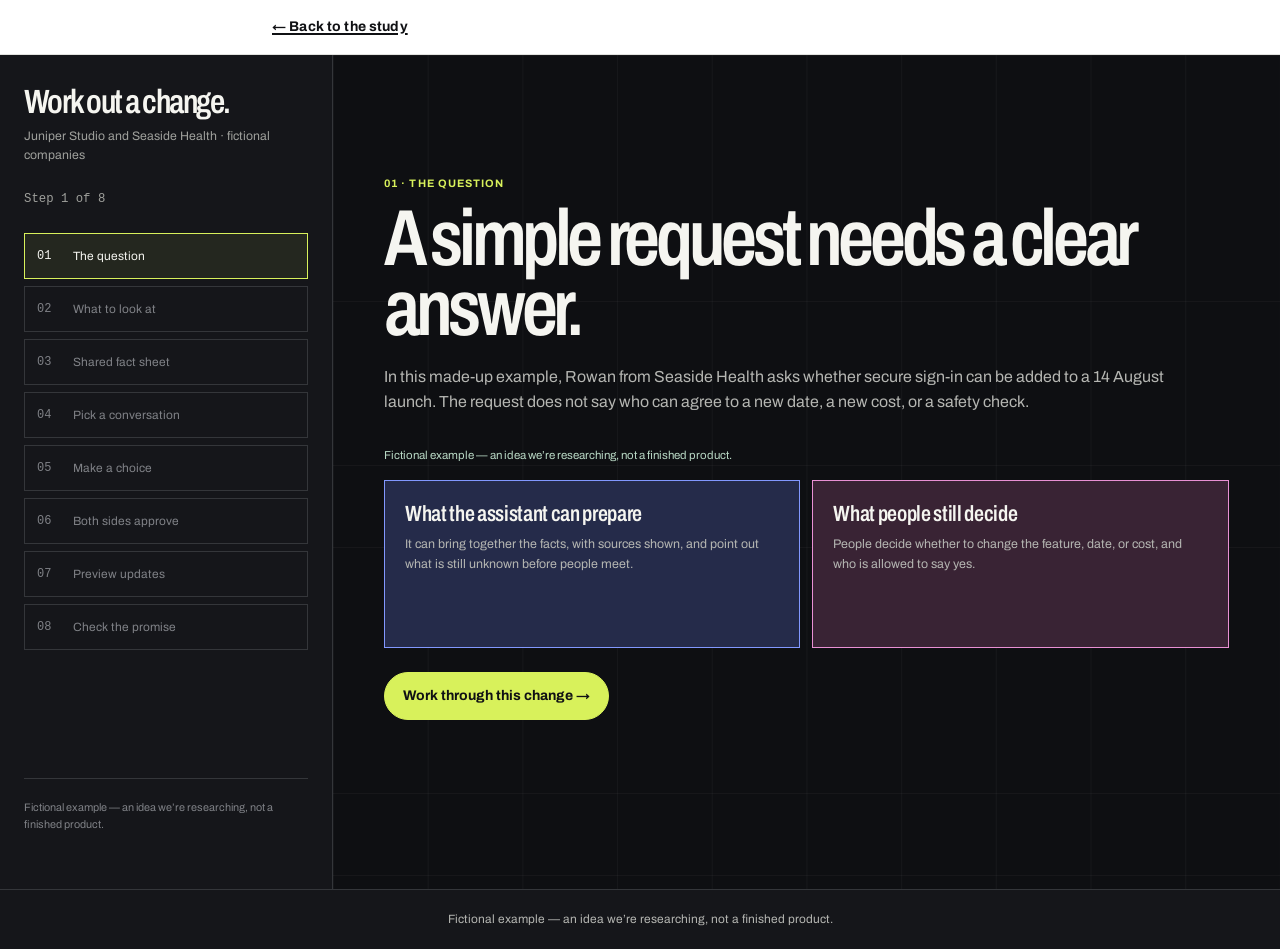
==== demo.html @ 76b013cb "Right-Size Meetings Study — survey site v1 Co-Authored-By: Claude Fable 5 <noreply@anthropic.com>" ====
<!doctype html>
<html lang="en">
  <head>
    <meta charset="utf-8" />
    <meta name="viewport" content="width=device-width, initial-scale=1" />
    <meta
      name="description"
      content="A fictional, interactive example of a research idea for making work decisions clearer."
    />
    <title>Walkthrough — The Right-Size Meetings Study</title>
    <link rel="stylesheet" href="assets/css/study.css" />
    <link rel="stylesheet" href="assets/css/sim.css" />
  </head>
  <body class="simulation-body">
    <header class="study-header">
      <a class="study-wordmark" href="index.html">← Back to the study</a>
    </header>

    <main id="sim" class="simulation-layout" aria-label="Interactive walkthrough">
      <aside class="simulation-rail" aria-label="Walkthrough progress">
        <h1>Work out a change.</h1>
        <p>Juniper Studio and Seaside Health · fictional companies</p>
        <p class="simulation-status" id="sim-status">Step 1 of 8</p>
        <ol class="sim-progress" id="sim-progress">
          <li class="is-current" data-step="01">The question</li>
          <li data-step="02">What to look at</li>
          <li data-step="03">Shared fact sheet</li>
          <li data-step="04">Pick a conversation</li>
          <li data-step="05">Make a choice</li>
          <li data-step="06">Both sides approve</li>
          <li data-step="07">Preview updates</li>
          <li data-step="08">Check the promise</li>
        </ol>
        <p class="simulation-rail-note">
          Fictional example — an idea we&#8217;re researching, not a finished
          product.
        </p>
      </aside>

      <div class="simulation-stage">
        <section
          class="sim-screen is-active"
          data-screen="0"
          aria-labelledby="sim-title-0"
        >
          <p class="sim-kicker">01 · The question</p>
          <h2 id="sim-title-0">A simple request needs a clear answer.</h2>
          <p class="sim-lede">
            In this made-up example, Rowan from Seaside Health asks whether
            secure sign-in can be added to a 14 August launch. The request does
            not say who can agree to a new date, a new cost, or a safety check.
          </p>
          <p class="sim-live">
            Fictional example — an idea we&#8217;re researching, not a finished
            product.
          </p>
          <div class="sim-grid sim-gap-top-sm">
            <article class="sim-card evidence">
              <h3>What the assistant can prepare</h3>
              <p>
                It can bring together the facts, with sources shown, and point
                out what is still unknown before people meet.
              </p>
            </article>
            <article class="sim-card human">
              <h3>What people still decide</h3>
              <p>
                People decide whether to change the feature, date, or cost, and
                who is allowed to say yes.
              </p>
            </article>
          </div>
          <div class="sim-actions">
            <button class="sim-button" type="button" data-next>
              Work through this change →
            </button>
          </div>
        </section>

        <section class="sim-screen" data-screen="1" aria-labelledby="sim-title-1" hidden>
          <p class="sim-kicker">02 · Choose what the assistant may look at</p>
          <h2 id="sim-title-1">Choose the facts it may use.</h2>
          <p class="sim-lede">
            Choose at least three useful items. The assistant can show the
            facts with sources shown. Personal information stays out unless a
            person deliberately includes it.
          </p>
          <div class="sim-grid">
            <label class="sim-card evidence">
              <input type="checkbox" name="fact" value="build" />
              <h3>Build notes</h3>
              <p>What has been built, what still needs work, and what was tested.</p>
            </label>
            <label class="sim-card evidence">
              <input type="checkbox" name="fact" value="safety" />
              <h3>Safety check</h3>
              <p>What has been reviewed and which questions still need an answer.</p>
            </label>
            <label class="sim-card evidence">
              <input type="checkbox" name="fact" value="schedule" />
              <h3>Delivery plan</h3>
              <p>Dates, linked work, and the people responsible for each part.</p>
            </label>
            <label class="sim-card evidence">
              <input type="checkbox" name="fact" value="agreement" />
              <h3>Signed agreement</h3>
              <p>What is included, when a cost can change, and who can agree.</p>
            </label>
            <label class="sim-card">
              <input type="checkbox" name="fact" value="messages" />
              <h3>Project messages</h3>
              <p>The original request and any corrections people have made.</p>
            </label>
            <label class="sim-card human">
              <input type="checkbox" name="fact" value="private" />
              <h3>Your private limits</h3>
              <p>
                Not usually needed. Include personal history only when there is
                a clear reason to do so.
              </p>
            </label>
          </div>
          <p class="sim-live" id="facts-status" aria-live="polite">
            Nothing is selected yet.
          </p>
          <div class="sim-actions">
            <button class="sim-button secondary" type="button" data-back>
              ← Back
            </button>
            <button class="sim-button" id="facts-button" type="button" data-next disabled>
              Sort this out →
            </button>
          </div>
        </section>

        <section class="sim-screen" data-screen="2" aria-labelledby="sim-title-2" hidden>
          <p class="sim-kicker">03 · Shared fact sheet</p>
          <h2 id="sim-title-2">Keep facts and guesses separate.</h2>
          <p class="sim-lede">
            This shared fact sheet keeps each detail next to where it comes from.
            When something is not known, it stays marked as a question instead
            of becoming a decision by accident.
          </p>
          <div class="sim-panel">
            <div class="sim-evidence-row">
              <strong>QUESTION</strong>
              <p>Can secure sign-in be part of the 14 August launch?</p>
              <span class="sim-state">Asked by Rowan</span>
            </div>
            <div class="sim-evidence-row">
              <strong>BUILD NOTE</strong>
              <p>The current work needs about three working days before the safety check.</p>
              <span class="sim-state">Build notes</span>
            </div>
            <div class="sim-evidence-row">
              <strong>SAFETY CHECK</strong>
              <p>A review of the sign-in provider is still incomplete.</p>
              <span class="sim-state risk">Still open</span>
            </div>
            <div class="sim-evidence-row">
              <strong>AGREEMENT</strong>
              <p>A cost over NZ$2,000 needs someone from both companies to agree.</p>
              <span class="sim-state">Signed agreement</span>
            </div>
            <div class="sim-evidence-row">
              <strong>GUESS</strong>
              <p>“For launch” might mean both the feature and the date must stay fixed.</p>
              <span class="sim-state risk">Needs checking</span>
            </div>
          </div>
          <div class="sim-actions">
            <button class="sim-button secondary" type="button" data-back>
              ← Change what to look at
            </button>
            <button class="sim-button" type="button" data-next>
              See what needs a conversation →
            </button>
          </div>
        </section>

        <section class="sim-screen" data-screen="3" aria-labelledby="sim-title-3" hidden>
          <p class="sim-kicker">04 · Pick the right-size conversation</p>
          <h2 id="sim-title-3">Pick the right-size conversation.</h2>
          <p class="sim-lede">
            The build work can continue, but the safety question still needs a
            person&#8217;s answer. Choose how people should work through the
            feature, date, and cost together.
          </p>
          <div class="sim-grid three">
            <button class="sim-card sim-choice signal" type="button" data-route="written" aria-pressed="false">
              <h3>Written messages only</h3>
              <p>Useful for simple updates, but this choice still leaves key questions open.</p>
            </button>
            <button class="sim-card sim-choice human" type="button" data-route="focused" aria-pressed="false">
              <h3>The 9-minute decision</h3>
              <p>A short, focused decision with Jules, Rowan, and Sam.</p>
            </button>
            <button class="sim-card sim-choice" type="button" data-route="planning" aria-pressed="false">
              <h3>A longer planning meeting</h3>
              <p>Useful if the team wants to explore wider changes together.</p>
            </button>
          </div>
          <p class="sim-live" id="route-status" aria-live="polite">
            Pick a conversation to continue.
          </p>
          <div class="sim-actions">
            <button class="sim-button secondary" type="button" data-back>
              ← Review the shared fact sheet
            </button>
            <button class="sim-button" id="route-button" type="button" data-next disabled>
              Continue with this conversation →
            </button>
          </div>
        </section>

        <section class="sim-screen" data-screen="4" aria-labelledby="sim-title-4" hidden>
          <p class="sim-kicker">05 · Make a choice</p>
          <h2 id="sim-title-4">The 9-minute decision.</h2>
          <p class="sim-lede">
            The assistant prepares options before the people meet. In this
            fictional example, Jules, Rowan, and Sam decide which option to use.
          </p>
          <div class="sim-panel">
            <span class="sim-timer" aria-label="Nine-minute example">09:00</span>
            <div class="sim-grid three sim-gap-top">
              <article class="sim-card human">
                <h3>Jules · delivery</h3>
                <p>Can update the plan, but cannot choose the customer risk or price.</p>
              </article>
              <article class="sim-card human">
                <h3>Rowan · customer</h3>
                <p>Can choose the feature and date within the current budget.</p>
              </article>
              <article class="sim-card human">
                <h3>Sam · safety</h3>
                <p>Can say yes to a safe review path, but cannot ignore unknown checks.</p>
              </article>
            </div>
          </div>
          <div class="sim-grid three sim-gap-top-sm">
            <button class="sim-card sim-choice signal" type="button" data-option="A" aria-pressed="false">
              <h3>A · Keep the 14 August launch</h3>
              <p>Launch without secure sign-in. Add it on 2 September. No extra cost.</p>
            </button>
            <button class="sim-card sim-choice" type="button" data-option="B" aria-pressed="false">
              <h3>B · Keep secure sign-in</h3>
              <p>Move the launch to 28 August. No extra cost.</p>
            </button>
            <button class="sim-card sim-choice" type="button" data-option="C" aria-pressed="false">
              <h3>C · Keep both together</h3>
              <p>Add a small delivery team for NZ$4,000. Both companies need to agree.</p>
            </button>
          </div>
          <p class="sim-live" id="option-status" aria-live="polite">
            Choose an option to make the shared record.
          </p>
          <div class="sim-actions">
            <button class="sim-button secondary" type="button" data-back>
              ← Change the conversation
            </button>
            <button class="sim-button" id="option-button" type="button" data-next disabled>
              Make the shared record →
            </button>
          </div>
        </section>

        <section class="sim-screen" data-screen="5" aria-labelledby="sim-title-5" hidden>
          <p class="sim-kicker">06 · Both sides approve</p>
          <h2 id="sim-title-5">Both sides approve the same shared record.</h2>
          <p class="sim-lede">
            A conversation is not enough on its own. Everyone sees the same
            words before they approve. If the wording changes, a new version
            starts for everyone.
          </p>
          <div class="sim-receipt" id="decision-record">
            <div>
              <small>Decision record, version 1</small>
              <strong id="record-decision">Choose an option</strong>
            </div>
            <div>
              <small>Date</small>
              <strong id="record-date">—</strong>
            </div>
            <div>
              <small>Safety check</small>
              <strong id="record-safety">—</strong>
            </div>
            <div>
              <small>Cost</small>
              <strong id="record-cost">—</strong>
            </div>
          </div>
          <div class="sim-grid three sim-gap-top-sm">
            <button class="sim-card sim-choice" type="button" data-approve="jules" aria-pressed="false">
              <h3>Jules</h3>
              <p>Approve as the delivery lead for Juniper Studio.</p>
            </button>
            <button class="sim-card sim-choice" type="button" data-approve="rowan" aria-pressed="false">
              <h3>Rowan</h3>
              <p>Approve as the customer lead for Seaside Health.</p>
            </button>
            <button class="sim-card sim-choice" type="button" data-approve="sam" aria-pressed="false">
              <h3>Sam</h3>
              <p>Approve the safety checks that are written here.</p>
            </button>
          </div>
          <p class="sim-live" id="approval-status" aria-live="polite">
            0 of 3 people have approved this shared record.
          </p>
          <div class="sim-actions">
            <button class="sim-button secondary" type="button" data-back>
              ← Reopen the choice
            </button>
            <button class="sim-button" id="approval-button" type="button" data-next disabled>
              Preview every update before it&#8217;s sent →
            </button>
          </div>
        </section>

        <section class="sim-screen" data-screen="6" aria-labelledby="sim-title-6" hidden>
          <p class="sim-kicker">07 · Preview updates</p>
          <h2 id="sim-title-6">Preview every update before it&#8217;s sent.</h2>
          <p class="sim-lede">
            Each person sees only the update they need. Read the exact wording
            before anything is sent in this fictional example.
          </p>
          <div class="sim-panel">
            <div class="sim-handoff-row">
              <strong>BUILD NOTES</strong>
              <p id="update-build">Choose an option first.</p>
              <span class="sim-state" data-update-state>Not sent</span>
            </div>
            <div class="sim-handoff-row">
              <strong>SAFETY CHECK</strong>
              <p id="update-safety">Choose an option first.</p>
              <span class="sim-state" data-update-state>Not sent</span>
            </div>
            <div class="sim-handoff-row">
              <strong>DELIVERY PLAN</strong>
              <p id="update-delivery">Choose an option first.</p>
              <span class="sim-state" data-update-state>Not sent</span>
            </div>
            <div class="sim-handoff-row">
              <strong>CUSTOMER UPDATE</strong>
              <p id="update-customer">Choose an option first.</p>
              <span class="sim-state" data-update-state>Not sent</span>
            </div>
          </div>
          <p class="sim-live" id="update-status" aria-live="polite">
            Nothing has been sent.
          </p>
          <div class="sim-actions">
            <button class="sim-button secondary" type="button" data-back>
              ← Review approvals
            </button>
            <button class="sim-button" id="updates-approve" type="button">
              Approve these updates
            </button>
            <button class="sim-button" id="updates-button" type="button" data-next disabled>
              Check the promise →
            </button>
          </div>
        </section>

        <section class="sim-screen" data-screen="7" aria-labelledby="sim-title-7" hidden>
          <p class="sim-kicker">08 · Check the promise</p>
          <h2 id="sim-title-7">Check whether the promise was kept.</h2>
          <p class="sim-lede">
            Move this fictional example forward one week. It compares what
            happened with the shared record, so a difference can be noticed and
            discussed.
          </p>
          <div class="sim-panel" id="outcome-wait">
            <h3>The work is still being checked</h3>
            <p id="outcome-plan">
              This made-up example has not been moved forward yet.
            </p>
          </div>
          <div class="sim-result" id="outcome-result" hidden>
            <article>
              <p class="sim-kicker">A usual meeting</p>
              <h3>Talk, then piece things together</h3>
              <dl>
                <div>
                  <dt>What was decided</dt>
                  <dd>People may need to compare notes after the conversation.</dd>
                </div>
                <div>
                  <dt>Next steps</dt>
                  <dd>Updates can be copied into several places by hand.</dd>
                </div>
                <div>
                  <dt>What happened</dt>
                  <dd>The result may not be connected to the original notes.</dd>
                </div>
              </dl>
            </article>
            <article>
              <p class="sim-kicker">This research idea</p>
              <h3>Keep one shared record</h3>
              <dl>
                <div>
                  <dt>What was decided</dt>
                  <dd id="result-decision">The example has one shared record.</dd>
                </div>
                <div>
                  <dt>Next steps</dt>
                  <dd>Every proposed update was shown before it was sent.</dd>
                </div>
                <div>
                  <dt>What happened</dt>
                  <dd id="result-outcome">The fictional outcome will appear here.</dd>
                </div>
              </dl>
            </article>
          </div>
          <p class="sim-live" id="outcome-status" aria-live="polite">
            Fictional example. It does not show a real customer outcome.
          </p>
          <div class="sim-actions">
            <button class="sim-button" id="run-outcome" type="button">
              Move this example forward one week
            </button>
            <button class="sim-button secondary" id="restart-simulation" type="button">
              Restart this example
            </button>
          </div>
        </section>

        <p class="sim-live" id="global-live" aria-live="polite"></p>
      </div>
    </main>

    <footer class="sim-page-footer">
      Fictional example — an idea we&#8217;re researching, not a finished product.
    </footer>

    <script defer src="assets/js/config.js"></script>
    <script defer src="assets/js/sim.js"></script>
  </body>
</html>
---- assets/css/study.css ----
@font-face {
  font-family: "Archivo";
  src: url("../fonts/archivo/Archivo-Regular.otf") format("opentype");
  font-display: swap;
  font-style: normal;
  font-weight: 400;
}

@font-face {
  font-family: "Archivo";
  src: url("../fonts/archivo/Archivo-SemiBold.otf") format("opentype");
  font-display: swap;
  font-style: normal;
  font-weight: 600;
}

@font-face {
  font-family: "Archivo";
  src: url("../fonts/archivo/Archivo-Bold.otf") format("opentype");
  font-display: swap;
  font-style: normal;
  font-weight: 700;
}

@font-face {
  font-family: "Archivo Condensed";
  src: url("../fonts/archivo/ArchivoCondensed-SemiBold.otf") format("opentype");
  font-display: swap;
  font-style: normal;
  font-weight: 600;
}

:root {
  color-scheme: light;
  --ph-neutral-000: #ffffff;
  --ph-neutral-025: #f8f8f5;
  --ph-neutral-050: #f3f3ef;
  --ph-neutral-100: #e9eae7;
  --ph-neutral-150: #e1e2df;
  --ph-neutral-200: #d6d7d8;
  --ph-neutral-300: #b5b6b2;
  --ph-neutral-400: #8d8f94;
  --ph-neutral-500: #73757a;
  --ph-neutral-600: #5e6065;
  --ph-neutral-700: #34363a;
  --ph-neutral-800: #292b2f;
  --ph-neutral-850: #25272d;
  --ph-neutral-900: #1c1e23;
  --ph-neutral-950: #101114;
  --ph-neutral-975: #0e0f12;
  --ph-lime-400: #d8f15b;
  --ph-orchid-700: #853a78;
  --ph-orchid-300: #e990d4;
  --ph-blue-700: #3150c8;
  --ph-blue-300: #8298ff;
  --ph-green-700: #267249;
  --ph-green-300: #67d19b;
  --ph-amber-800: #8d5600;
  --ph-amber-300: #ffbd70;
  --ph-red-700: #a52b3a;
  --ph-red-300: #ff8993;
  --ph-teal-800: #005c68;
  --ph-color-canvas: var(--ph-neutral-000);
  --ph-color-canvas-soft: var(--ph-neutral-025);
  --ph-color-surface: var(--ph-neutral-050);
  --ph-color-surface-raised: var(--ph-neutral-000);
  --ph-color-surface-strong: var(--ph-neutral-100);
  --ph-color-text-primary: var(--ph-neutral-950);
  --ph-color-text-high: var(--ph-neutral-700);
  --ph-color-text-secondary: var(--ph-neutral-600);
  --ph-color-text-muted: var(--ph-neutral-500);
  --ph-color-text-inverse: var(--ph-neutral-000);
  --ph-color-border-control: var(--ph-neutral-500);
  --ph-color-border-decorative: var(--ph-neutral-200);
  --ph-color-separator: var(--ph-neutral-150);
  --ph-color-action-primary: var(--ph-neutral-950);
  --ph-color-action-hover: var(--ph-neutral-800);
  --ph-color-action-inverse: var(--ph-neutral-000);
  --ph-color-signal: var(--ph-lime-400);
  --ph-color-signal-text: var(--ph-neutral-950);
  --ph-color-human: var(--ph-orchid-700);
  --ph-color-human-surface: #f7ecf4;
  --ph-color-evidence: var(--ph-blue-700);
  --ph-color-evidence-surface: #eef1ff;
  --ph-color-success: var(--ph-green-700);
  --ph-color-success-surface: #e7f4ec;
  --ph-color-warning: var(--ph-amber-800);
  --ph-color-warning-surface: #fbf0dd;
  --ph-color-error: var(--ph-red-700);
  --ph-color-error-surface: #f9e9eb;
  --ph-color-on-error: var(--ph-neutral-000);
  --ph-color-focus: var(--ph-teal-800);
  --ph-color-backdrop: rgba(14, 15, 18, 0.58);
  --ph-font-family-sans: "Archivo", Arial, sans-serif;
  --ph-font-family-display: "Archivo Condensed", "Archivo", Arial, sans-serif;
  --ph-font-family-mono: "SFMono-Regular", Consolas, "Liberation Mono", monospace;
  --ph-font-size-2xs: 0.75rem;
  --ph-font-size-xs: 0.875rem;
  --ph-font-size-sm: 1rem;
  --ph-font-size-md: clamp(1.125rem, 0.45vw + 1.02rem, 1.375rem);
  --ph-font-size-lg: clamp(1.375rem, 0.8vw + 1.18rem, 1.875rem);
  --ph-font-size-xl: clamp(1.75rem, 1.45vw + 1.4rem, 2.75rem);
  --ph-font-size-2xl: clamp(2.25rem, 2.8vw + 1.55rem, 4.25rem);
  --ph-font-size-3xl: clamp(3rem, 5.2vw + 1.5rem, 7.25rem);
  --ph-leading-tight: 1.04;
  --ph-leading-heading: 1.12;
  --ph-leading-body: 1.58;
  --ph-leading-label: 1.25;
  --ph-tracking-display: -0.045em;
  --ph-tracking-heading: -0.025em;
  --ph-tracking-label: 0.08em;
  --ph-space-1: 0.25rem;
  --ph-space-2: 0.5rem;
  --ph-space-3: 0.75rem;
  --ph-space-4: 1rem;
  --ph-space-5: 1.25rem;
  --ph-space-6: 1.5rem;
  --ph-space-8: 2rem;
  --ph-space-fluid-md: clamp(1.25rem, 1.35vw + 0.9rem, 2.25rem);
  --ph-space-fluid-lg: clamp(2rem, 2.6vw + 1.35rem, 4.25rem);
  --ph-space-fluid-xl: clamp(3rem, 4.8vw + 1.8rem, 7.5rem);
  --ph-radius-sm: 0.5rem;
  --ph-radius-md: 0.75rem;
  --ph-radius-lg: 1.125rem;
  --ph-radius-full: 999rem;
  --ph-shadow-low: 0 0.1875rem 0.75rem rgba(16, 17, 20, 0.08);
  --ph-shadow-mid: 0 0.5rem 1.75rem rgba(16, 17, 20, 0.12);
  --ph-duration-fast: 180ms;
  --ph-duration-moderate: 280ms;
  --ph-ease-enter: cubic-bezier(0.2, 0.8, 0.2, 1);
  --ph-ease-emphasized: cubic-bezier(0.2, 0, 0, 1);
  --ph-page-gutter: clamp(1rem, 3.2vw, 3.5rem);
  --ph-control-height: 2.75rem;
}

*,
*::before,
*::after {
  box-sizing: border-box;
}

html {
  min-width: 20rem;
  background: var(--ph-neutral-025);
  scroll-behavior: smooth;
}

body {
  min-width: 20rem;
  margin: 0;
  background: var(--ph-color-canvas-soft);
  color: var(--ph-color-text-primary);
  font-family: var(--ph-font-family-sans);
  font-size: var(--ph-font-size-sm);
  line-height: var(--ph-leading-body);
  text-rendering: optimizeLegibility;
}

img {
  display: block;
  max-width: 100%;
}

button,
input,
select,
textarea {
  font: inherit;
}

button,
select,
input[type="checkbox"],
input[type="radio"] {
  cursor: pointer;
}

a {
  color: inherit;
  text-decoration-thickness: 0.125rem;
  text-underline-offset: 0.16em;
}

a:hover {
  color: var(--ph-color-evidence);
}

:focus-visible {
  outline: 0.1875rem solid var(--ph-color-focus);
  outline-offset: 0.1875rem;
}

.ph-skip-link {
  position: absolute;
  z-index: 100;
  top: 0.75rem;
  left: 0.75rem;
  padding: var(--ph-space-3) var(--ph-space-4);
  border-radius: var(--ph-radius-sm);
  background: var(--ph-color-action-primary);
  color: var(--ph-color-action-inverse);
  transform: translateY(-200%);
}

.ph-skip-link:focus-visible {
  color: var(--ph-color-action-inverse);
  transform: translateY(0);
}

h1,
h2,
h3,
p {
  margin-top: 0;
}

h1,
h2,
h3 {
  color: var(--ph-color-text-primary);
  font-family: var(--ph-font-family-display);
  font-weight: 600;
}

h1 {
  margin-bottom: var(--ph-space-4);
  font-size: var(--ph-font-size-2xl);
  letter-spacing: var(--ph-tracking-display);
  line-height: var(--ph-leading-tight);
}

h2 {
  margin-bottom: var(--ph-space-4);
  font-size: var(--ph-font-size-xl);
  letter-spacing: var(--ph-tracking-heading);
  line-height: var(--ph-leading-heading);
}

h3 {
  margin-bottom: var(--ph-space-2);
  font-size: var(--ph-font-size-md);
  letter-spacing: -0.015em;
  line-height: 1.2;
}

.ph-lede {
  max-width: 44rem;
  margin-bottom: 0;
  color: var(--ph-color-text-secondary);
  font-size: var(--ph-font-size-md);
  line-height: 1.5;
}

.ph-form-grid {
  display: grid;
  grid-template-columns: repeat(2, minmax(0, 1fr));
  gap: var(--ph-space-5);
}

.ph-field {
  display: grid;
  min-width: 0;
  gap: var(--ph-space-2);
  border: 0;
  margin: 0;
  padding: 0;
}

.ph-field-full {
  grid-column: 1 / -1;
}

.ph-label {
  color: var(--ph-color-text-primary);
  font-size: var(--ph-font-size-xs);
  font-weight: 700;
  line-height: var(--ph-leading-label);
}

.ph-hint,
.ph-error-text {
  margin: 0;
  font-size: var(--ph-font-size-2xs);
  line-height: 1.45;
}

.ph-hint {
  color: var(--ph-color-text-secondary);
}

.ph-error-text {
  color: var(--ph-color-error);
  font-weight: 600;
}

.ph-input,
.ph-select,
.ph-textarea {
  width: 100%;
  min-height: var(--ph-control-height);
  padding: 0.625rem 0.875rem;
  border: 0.0625rem solid var(--ph-color-border-control);
  border-radius: var(--ph-radius-md);
  background: var(--ph-color-canvas);
  color: var(--ph-color-text-primary);
  font-size: var(--ph-font-size-sm);
  line-height: 1.35;
}

.ph-input::placeholder,
.ph-textarea::placeholder {
  color: var(--ph-color-text-muted);
  opacity: 1;
}

.ph-input:hover,
.ph-select:hover,
.ph-textarea:hover {
  border-color: var(--ph-color-text-primary);
}

.ph-input[aria-invalid="true"],
.ph-select[aria-invalid="true"],
.ph-textarea[aria-invalid="true"] {
  border-width: 0.125rem;
  border-color: var(--ph-color-error);
}

.ph-textarea {
  min-height: 7.5rem;
  resize: vertical;
}

.ph-check-row {
  display: flex;
  min-height: 2.75rem;
  align-items: flex-start;
  gap: var(--ph-space-3);
  padding-block: var(--ph-space-2);
  color: var(--ph-color-text-primary);
  cursor: pointer;
}

.ph-check-row input {
  width: 1.25rem;
  height: 1.25rem;
  flex: none;
  margin: 0.16rem 0 0;
  accent-color: var(--ph-color-action-primary);
}

.ph-check-row strong {
  font-size: var(--ph-font-size-xs);
}

.ph-check-row .ph-caption {
  color: var(--ph-color-text-secondary);
  font-size: var(--ph-font-size-2xs);
}

.ph-switch {
  position: relative;
  display: inline-flex;
  min-height: 2.75rem;
  align-items: center;
  gap: var(--ph-space-3);
  color: var(--ph-color-text-primary);
  cursor: pointer;
}

.ph-switch input {
  position: absolute;
  width: 0.0625rem;
  height: 0.0625rem;
  opacity: 0;
}

.ph-switch-track {
  position: relative;
  width: 3rem;
  height: 1.75rem;
  flex: none;
  border: 0.125rem solid var(--ph-color-border-control);
  border-radius: var(--ph-radius-full);
  background: var(--ph-color-surface-strong);
  transition: background var(--ph-duration-fast) var(--ph-ease-enter), border-color var(--ph-duration-fast) var(--ph-ease-enter);
}

.ph-switch-track::after {
  position: absolute;
  top: 0.1875rem;
  left: 0.1875rem;
  width: 1.125rem;
  height: 1.125rem;
  border-radius: 50%;
  background: var(--ph-color-text-secondary);
  content: "";
  transition: transform var(--ph-duration-fast) var(--ph-ease-emphasized);
}

.ph-switch input:checked + .ph-switch-track {
  border-color: var(--ph-color-action-primary);
  background: var(--ph-color-action-primary);
}

.ph-switch input:checked + .ph-switch-track::after {
  background: var(--ph-color-action-inverse);
  transform: translateX(1.25rem);
}

.ph-switch input:focus-visible + .ph-switch-track {
  box-shadow: 0 0 0 0.125rem var(--ph-color-canvas), 0 0 0 0.3125rem var(--ph-color-focus);
}

.ph-button {
  display: inline-flex;
  min-height: var(--ph-control-height);
  align-items: center;
  justify-content: center;
  gap: var(--ph-space-2);
  padding: 0.65rem 1.125rem;
  border: 0.0625rem solid transparent;
  border-radius: var(--ph-radius-md);
  cursor: pointer;
  font-size: var(--ph-font-size-xs);
  font-weight: 700;
  line-height: 1;
  text-decoration: none;
  transition: background-color var(--ph-duration-fast) var(--ph-ease-enter), border-color var(--ph-duration-fast) var(--ph-ease-enter), color var(--ph-duration-fast) var(--ph-ease-enter), transform var(--ph-duration-fast) var(--ph-ease-enter);
}

.ph-button:hover {
  transform: translateY(-0.0625rem);
}

.ph-button:active {
  transform: translateY(0);
}

.ph-button-primary {
  background: var(--ph-color-action-primary);
  color: var(--ph-color-action-inverse);
}

.ph-button-primary:hover {
  background: var(--ph-color-action-hover);
  color: var(--ph-color-action-inverse);
}

.ph-button-ghost {
  background: transparent;
  color: var(--ph-color-text-primary);
}

.ph-button-ghost:hover {
  background: var(--ph-color-surface);
  color: var(--ph-color-text-primary);
}

.ph-button[disabled],
.ph-button[aria-disabled="true"] {
  border-color: var(--ph-color-border-decorative);
  background: var(--ph-color-surface-strong);
  color: var(--ph-color-text-muted);
  cursor: not-allowed;
  opacity: 0.72;
  transform: none;
}

.study-header {
  padding: var(--ph-space-4) var(--ph-page-gutter);
  border-bottom: 0.0625rem solid var(--ph-color-separator);
  background: var(--ph-color-canvas);
}

.study-wordmark {
  display: block;
  max-width: 46rem;
  margin: 0 auto;
  color: var(--ph-color-text-primary);
  font-size: var(--ph-font-size-xs);
  font-weight: 700;
  letter-spacing: 0.01em;
}

.study-progress {
  position: sticky;
  z-index: 10;
  top: 0;
  padding: var(--ph-space-3) var(--ph-page-gutter);
  border-bottom: 0.0625rem solid var(--ph-color-separator);
  background: color-mix(in srgb, var(--ph-color-canvas) 94%, transparent);
  backdrop-filter: blur(0.75rem);
}

.progress-inner {
  display: flex;
  max-width: 46rem;
  margin: 0 auto;
  align-items: center;
  gap: var(--ph-space-3);
}

.progress-track {
  width: 100%;
  height: 0.25rem;
  overflow: hidden;
  border-radius: var(--ph-radius-full);
  background: var(--ph-color-surface-strong);
}

.progress-fill {
  display: block;
  width: 10%;
  height: 100%;
  border-radius: inherit;
  background: var(--ph-color-signal);
  transition: width var(--ph-duration-moderate) var(--ph-ease-enter);
}

.progress-label {
  min-width: max-content;
  color: var(--ph-color-text-secondary);
  font-size: var(--ph-font-size-2xs);
  font-weight: 700;
}

.study-shell {
  width: min(100%, 46rem);
  margin: 0 auto;
  padding: var(--ph-space-fluid-lg) var(--ph-page-gutter) var(--ph-space-fluid-xl);
}

.survey-step {
  display: none;
}

.survey-step.active {
  display: block;
  animation: survey-step-in var(--ph-duration-moderate) var(--ph-ease-enter) both;
}

@keyframes survey-step-in {
  from {
    opacity: 0;
    transform: translateY(0.5rem);
  }

  to {
    opacity: 1;
    transform: translateY(0);
  }
}

.step-actions {
  display: flex;
  margin-top: var(--ph-space-8);
  flex-wrap: wrap;
  justify-content: flex-end;
  gap: var(--ph-space-3);
}

.step-actions .ph-button-ghost:first-child {
  margin-right: auto;
}

.likert {
  display: grid;
  grid-template-columns: repeat(5, minmax(0, 1fr));
  gap: var(--ph-space-2);
}

.likert label {
  display: grid;
  min-height: 2.75rem;
  place-items: center;
  gap: var(--ph-space-1);
  padding: var(--ph-space-2);
  border: 0.0625rem solid var(--ph-color-border-control);
  border-radius: var(--ph-radius-md);
  background: var(--ph-color-surface-raised);
  color: var(--ph-color-text-primary);
  font-size: var(--ph-font-size-2xs);
  font-weight: 700;
  text-align: center;
  cursor: pointer;
}

.likert label:has(input:checked) {
  border-color: var(--ph-color-action-primary);
  box-shadow: inset 0 0 0 0.0625rem var(--ph-color-action-primary);
}

.likert input {
  width: 1rem;
  height: 1rem;
  margin: 0;
  accent-color: var(--ph-color-action-primary);
}

.status-line {
  min-height: 1.5rem;
  margin: var(--ph-space-4) 0 0;
  color: var(--ph-color-text-secondary);
  font-size: var(--ph-font-size-xs);
}

.callout {
  margin-block: var(--ph-space-6);
  padding: var(--ph-space-5);
  border: 0.0625rem solid var(--ph-color-border-decorative);
  border-left: 0.25rem solid var(--ph-color-evidence);
  border-radius: var(--ph-radius-md);
  background: var(--ph-color-evidence-surface);
}

.callout > :last-child {
  margin-bottom: 0;
}

.img-frame {
  overflow: hidden;
  margin: var(--ph-space-6) 0;
  border: 0.0625rem solid var(--ph-color-border-decorative);
  border-radius: var(--ph-radius-lg);
  background: var(--ph-color-surface-raised);
  box-shadow: var(--ph-shadow-low);
}

.img-frame img {
  width: 100%;
  height: auto;
}

.study-footer {
  padding: var(--ph-space-6) var(--ph-page-gutter);
  border-top: 0.0625rem solid var(--ph-color-separator);
  color: var(--ph-color-text-secondary);
  font-size: var(--ph-font-size-xs);
}

.study-footer-inner {
  display: flex;
  max-width: 46rem;
  margin: 0 auto;
  flex-wrap: wrap;
  gap: var(--ph-space-4);
}

@media (max-width: 40rem) {
  .ph-form-grid {
    grid-template-columns: 1fr;
  }

  .ph-field-full {
    grid-column: auto;
  }

  .likert {
    grid-template-columns: 1fr;
  }

  .likert label {
    grid-template-columns: auto 1fr;
    justify-content: start;
    text-align: left;
  }

  .step-actions .ph-button {
    width: 100%;
  }

  .step-actions .ph-button-ghost:first-child {
    margin-right: 0;
  }

  .progress-inner {
    align-items: flex-start;
    flex-direction: column-reverse;
  }
}

@media (prefers-reduced-motion: reduce) {
  html {
    scroll-behavior: auto;
  }

  *,
  *::before,
  *::after {
    animation-duration: 0.01ms !important;
    animation-iteration-count: 1 !important;
    transition-duration: 0.01ms !important;
  }
}
---- assets/css/sim.css ----
:root {
  --sim-night: var(--ph-neutral-975);
  --sim-night-soft: var(--ph-neutral-900);
  --sim-panel: #1c1e23;
  --sim-line: #44464d;
  --sim-muted: #b5b6b2;
}

.simulation-body {
  min-height: 100vh;
  background: var(--sim-night);
  color: #f5f5f0;
}

.simulation-chrome {
  display: flex;
  min-height: 4.125rem;
  padding: var(--ph-space-3) var(--ph-space-5);
  align-items: center;
  justify-content: space-between;
  gap: var(--ph-space-4);
  border-bottom: 0.0625rem solid var(--ph-neutral-700);
  background: rgba(14, 15, 18, 0.96);
}

.simulation-chrome a {
  color: #f5f5f0;
  font-size: var(--ph-font-size-xs);
  font-weight: 700;
  text-decoration: none;
}

.simulation-chrome a:hover {
  color: var(--ph-color-signal);
}

.simulation-status {
  color: var(--ph-neutral-300);
  font-family: var(--ph-font-family-mono);
  font-size: var(--ph-font-size-2xs);
}

.simulation-layout {
  display: grid;
  min-height: calc(100vh - 4.125rem);
  grid-template-columns: minmax(14.375rem, 0.26fr) minmax(0, 0.74fr);
}

.simulation-rail {
  display: flex;
  padding: var(--ph-space-8) var(--ph-space-6);
  flex-direction: column;
  border-right: 0.0625rem solid var(--ph-neutral-700);
  background: #15161a;
}

.simulation-rail h1 {
  margin-bottom: var(--ph-space-2);
  color: #f5f5f0;
  font-size: 2.1rem;
  line-height: 0.95;
}

.simulation-rail > p {
  margin: 0 0 var(--ph-space-6);
  color: #9fa09c;
  font-size: 0.77rem;
}

.sim-progress {
  display: grid;
  gap: 0.4375rem;
  margin: 0;
  padding: 0;
  list-style: none;
}

.sim-progress li {
  display: grid;
  min-height: 2.875rem;
  padding: var(--ph-space-2) var(--ph-space-3);
  grid-template-columns: 1.75rem minmax(0, 1fr);
  gap: var(--ph-space-2);
  align-items: center;
  border: 0.0625rem solid var(--ph-neutral-700);
  color: #7f8186;
  font-size: var(--ph-font-size-2xs);
}

.sim-progress li::before {
  content: attr(data-step);
  font-family: var(--ph-font-family-mono);
}

.sim-progress li.is-current {
  border-color: var(--ph-color-signal);
  background: rgba(216, 241, 91, 0.08);
  color: #f5f5f0;
}

.sim-progress li.is-done {
  border-color: #315f4b;
  color: #b9d9c5;
}

.simulation-rail-note {
  margin-top: auto !important;
  padding-top: var(--ph-space-5);
  border-top: 0.0625rem solid var(--ph-neutral-700);
  color: #7f8186 !important;
  font-size: 0.68rem !important;
}

.simulation-stage {
  display: grid;
  min-width: 0;
  padding: clamp(1.5rem, 4vw, 3.5rem);
  align-content: center;
  background: linear-gradient(rgba(255, 255, 255, 0.035) 1px, transparent 1px), linear-gradient(90deg, rgba(255, 255, 255, 0.035) 1px, transparent 1px), var(--sim-night);
  background-size: 10% 5.125rem;
}

.sim-screen {
  display: none;
  width: min(100%, 75rem);
  margin: 0 auto;
}

.sim-screen.is-active {
  display: block;
}

.sim-kicker {
  margin: 0 0 var(--ph-space-3);
  color: var(--ph-color-signal);
  font-size: 0.68rem;
  font-weight: 700;
  letter-spacing: 0.1em;
  text-transform: uppercase;
}

.sim-screen h2 {
  max-width: 57.5rem;
  margin-bottom: var(--ph-space-5);
  color: #f5f5f0;
  font-size: clamp(2.9rem, 6.2vw, 6.4rem);
  letter-spacing: -0.055em;
  line-height: 0.88;
}

.sim-screen h2 em {
  color: var(--ph-orchid-300);
  font-style: normal;
}

.sim-lede {
  max-width: 48.75rem;
  margin: 0 0 var(--ph-space-8);
  color: var(--sim-muted);
  font-size: var(--ph-font-size-sm);
}

.sim-panel {
  padding: var(--ph-space-5);
  border: 0.0625rem solid var(--ph-neutral-600);
  background: rgba(28, 30, 35, 0.94);
}

.sim-panel + .sim-panel {
  margin-top: var(--ph-space-3);
}

.sim-gap-top {
  margin-top: var(--ph-space-5);
}

.sim-gap-top-sm {
  margin-top: var(--ph-space-3);
}

.sim-grid {
  display: grid;
  grid-template-columns: repeat(2, minmax(0, 1fr));
  gap: var(--ph-space-3);
}

.sim-grid.three {
  grid-template-columns: repeat(3, minmax(0, 1fr));
}

.sim-card {
  display: block;
  min-height: 10.5rem;
  padding: var(--ph-space-5);
  border: 0.0625rem solid var(--ph-neutral-600);
  background: rgba(28, 30, 35, 0.94);
  color: #f5f5f0;
}

.sim-card.human {
  border-color: var(--ph-orchid-300);
  background: #392334;
}

.sim-card.evidence {
  border-color: var(--ph-blue-300);
  background: #252b4a;
}

.sim-card.signal {
  border-color: var(--ph-color-signal);
  background: var(--ph-color-signal);
  color: var(--ph-color-signal-text);
}

.sim-card h3 {
  margin-bottom: var(--ph-space-2);
  color: inherit;
}

.sim-card p {
  margin: 0;
  color: var(--sim-muted);
  font-size: 0.78rem;
}

.sim-card.signal p {
  color: var(--ph-neutral-700);
}

label.sim-card {
  cursor: pointer;
}

label.sim-card:has(input:checked) {
  border-color: var(--ph-color-signal);
  box-shadow: inset 0 0 0 0.125rem var(--ph-color-signal);
}

.sim-card input {
  width: 1.125rem;
  height: 1.125rem;
  margin: 0 0 var(--ph-space-6);
  accent-color: var(--ph-color-signal);
}

.sim-choice {
  width: 100%;
  cursor: pointer;
  font-family: inherit;
  text-align: left;
}

.sim-choice[aria-pressed="true"] {
  border-color: var(--ph-color-signal);
  box-shadow: inset 0 0 0 0.125rem var(--ph-color-signal);
}

.sim-actions {
  display: flex;
  margin-top: var(--ph-space-6);
  flex-wrap: wrap;
  gap: var(--ph-space-3);
}

.sim-button {
  display: inline-flex;
  min-height: 3rem;
  padding: 0.6875rem 1.125rem;
  align-items: center;
  justify-content: center;
  border: 0.0625rem solid var(--ph-color-signal);
  border-radius: var(--ph-radius-full);
  background: var(--ph-color-signal);
  color: var(--ph-color-signal-text);
  cursor: pointer;
  font-family: inherit;
  font-size: var(--ph-font-size-xs);
  font-weight: 700;
  text-decoration: none;
}

.sim-button:hover {
  background: #f5f5f0;
  color: var(--ph-neutral-950);
}

.sim-button.secondary {
  border-color: var(--ph-neutral-500);
  background: transparent;
  color: #f5f5f0;
}

.sim-button.secondary:hover {
  border-color: #f5f5f0;
  background: rgba(255, 255, 255, 0.08);
  color: #f5f5f0;
}

.sim-button:disabled {
  cursor: not-allowed;
  opacity: 0.44;
}

.sim-button:disabled:hover {
  background: var(--ph-color-signal);
  color: var(--ph-color-signal-text);
}

#restart-simulation {
  min-width: 9rem;
}

.sim-evidence-row,
.sim-handoff-row {
  display: grid;
  min-height: 4.5rem;
  padding: var(--ph-space-3) 0;
  grid-template-columns: 8.75rem minmax(0, 1fr) 8.125rem;
  gap: var(--ph-space-4);
  align-items: center;
  border-top: 0.0625rem solid var(--sim-line);
}

.sim-evidence-row strong,
.sim-handoff-row strong {
  color: var(--ph-color-signal);
  font-family: var(--ph-font-family-mono);
  font-size: 0.7rem;
}

.sim-evidence-row p,
.sim-handoff-row p {
  margin: 0;
  color: #d5d5d0;
  font-size: 0.79rem;
}

.sim-state {
  justify-self: end;
  padding: 0.3125rem 0.5625rem;
  border: 0.0625rem solid currentColor;
  border-radius: var(--ph-radius-full);
  color: var(--ph-blue-300);
  font-family: var(--ph-font-family-mono);
  font-size: 0.62rem;
}

.sim-state.risk {
  color: var(--ph-red-300);
}

.sim-state.done {
  color: var(--ph-green-300);
}

.sim-timer {
  display: inline-flex;
  min-width: 8rem;
  min-height: 3.5rem;
  padding: var(--ph-space-3) var(--ph-space-4);
  align-items: center;
  justify-content: center;
  border: 0.0625rem solid var(--ph-color-signal);
  color: var(--ph-color-signal);
  font-family: var(--ph-font-family-mono);
  font-size: 1.4rem;
}

.sim-receipt {
  display: grid;
  padding: var(--ph-space-5);
  grid-template-columns: repeat(4, minmax(0, 1fr));
  gap: var(--ph-space-3);
  border: 0.0625rem solid var(--ph-color-signal);
  background: rgba(216, 241, 91, 0.08);
}

.sim-receipt div {
  padding: var(--ph-space-3);
  border-left: 0.125rem solid var(--ph-color-signal);
}

.sim-receipt small {
  display: block;
  margin-bottom: var(--ph-space-3);
  color: var(--ph-neutral-400);
  font-family: var(--ph-font-family-mono);
  text-transform: uppercase;
}

.sim-receipt strong {
  display: block;
  color: #f5f5f0;
  font-size: 0.83rem;
}

.sim-result {
  display: grid;
  grid-template-columns: repeat(2, minmax(0, 1fr));
  border: 0.0625rem solid var(--ph-neutral-600);
}

.sim-result article {
  padding: var(--ph-space-5);
}

.sim-result article + article {
  border-left: 0.0625rem solid var(--ph-neutral-600);
  background: var(--ph-color-signal);
  color: var(--ph-color-signal-text);
}

.sim-result h3 {
  font-family: var(--ph-font-family-display);
  font-size: var(--ph-font-size-lg);
}

.sim-result dl {
  margin: 0;
}

.sim-result dl div {
  display: grid;
  padding: var(--ph-space-3) 0;
  grid-template-columns: 7.5rem minmax(0, 1fr);
  gap: var(--ph-space-3);
  border-top: 0.0625rem solid currentColor;
}

.sim-result dt {
  font-size: 0.7rem;
  font-weight: 700;
}

.sim-result dd {
  margin: 0;
  color: var(--sim-muted);
  font-size: 0.74rem;
}

.sim-result article + article dd {
  color: var(--ph-neutral-700);
}

.sim-live {
  min-height: 1.375rem;
  margin-top: var(--ph-space-4);
  color: #b9d9c5;
  font-size: 0.72rem;
}

.simulation-body :focus-visible {
  outline-color: var(--ph-color-signal);
}

.sim-page-footer {
  padding: var(--ph-space-5) var(--ph-page-gutter);
  border-top: 0.0625rem solid var(--ph-neutral-700);
  background: #15161a;
  color: #b5b6b2;
  font-size: var(--ph-font-size-2xs);
  text-align: center;
}

@media (max-width: 70rem) {
  .simulation-layout {
    grid-template-columns: 1fr;
  }

  .simulation-rail {
    display: none;
  }
}

@media (max-width: 47.5rem) {
  .simulation-chrome {
    align-items: flex-start;
    flex-direction: column;
  }

  .sim-grid,
  .sim-grid.three,
  .sim-receipt,
  .sim-result {
    grid-template-columns: 1fr;
  }

  .sim-result article + article {
    border-top: 0.0625rem solid var(--ph-neutral-600);
    border-left: 0;
  }

  .sim-evidence-row,
  .sim-handoff-row,
  .sim-result dl div {
    grid-template-columns: 1fr;
    gap: var(--ph-space-2);
  }

  .sim-state {
    justify-self: start;
  }

  .sim-actions .sim-button {
    width: 100%;
  }
}
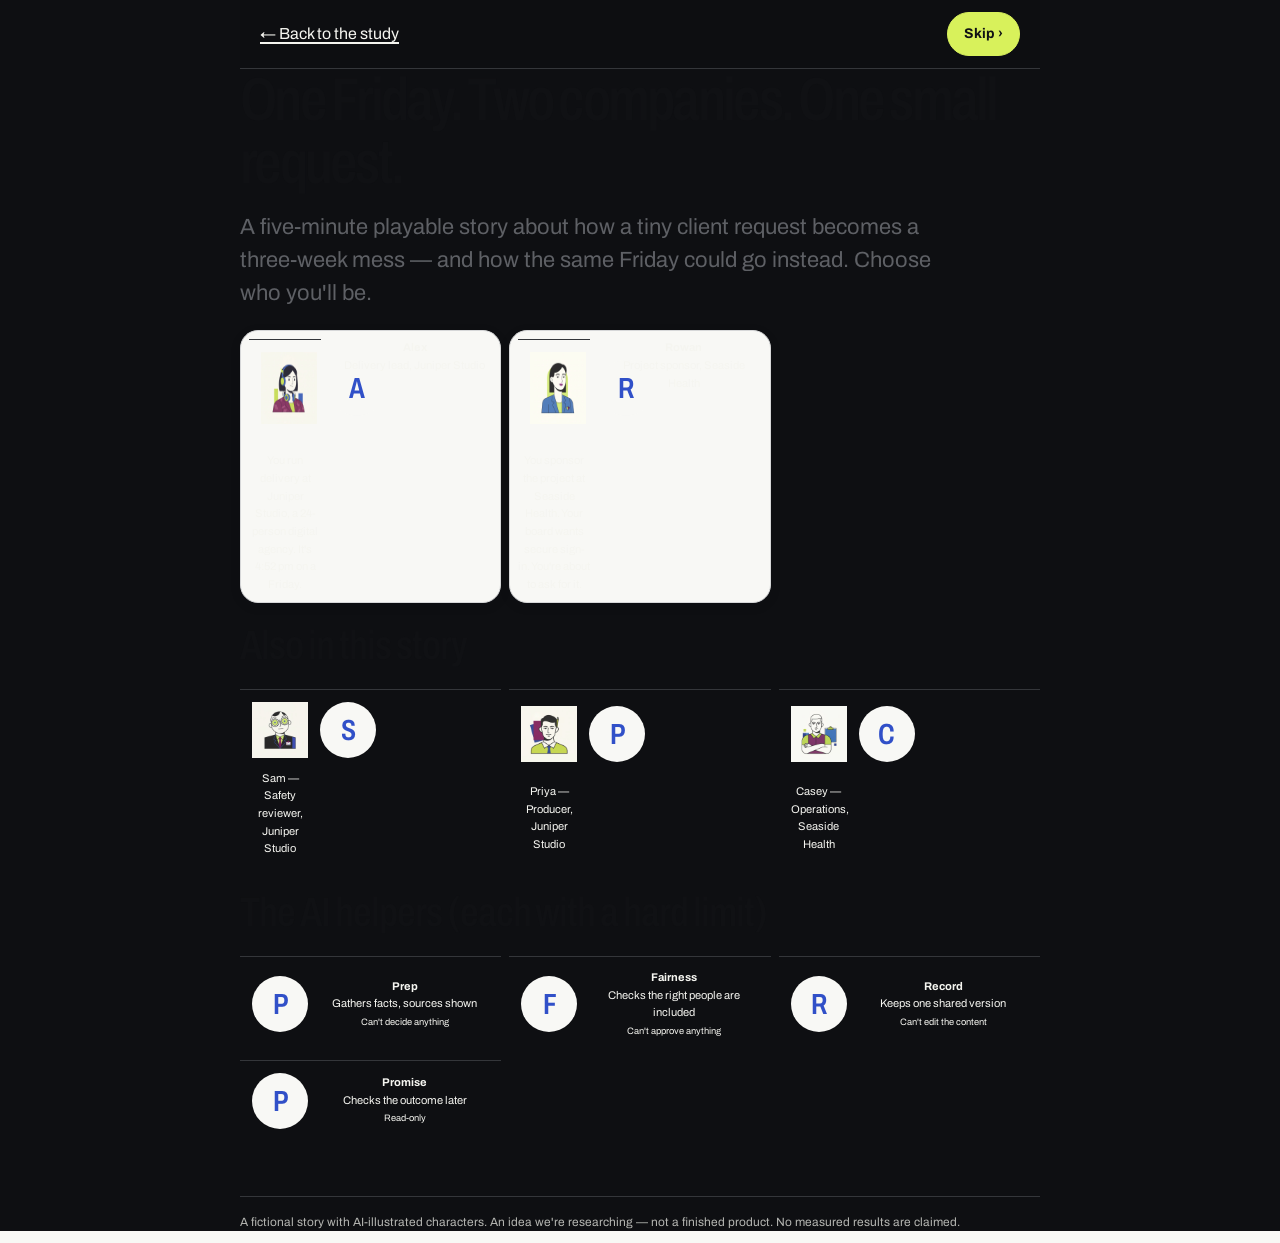
==== commit ec0bffe3: "Playable story demo + survey v2 (profiling, AI-tailored questions, UX polish) Co-Authored-By: Claude" ====
--- a/demo.html
+++ b/demo.html
@@ -1,441 +1,83 @@
 <!doctype html>
 <html lang="en">
   <head>
-    <meta charset="utf-8" />
-    <meta name="viewport" content="width=device-width, initial-scale=1" />
-    <meta
-      name="description"
-      content="A fictional, interactive example of a research idea for making work decisions clearer."
-    />
-    <title>Walkthrough — The Right-Size Meetings Study</title>
-    <link rel="stylesheet" href="assets/css/study.css" />
-    <link rel="stylesheet" href="assets/css/sim.css" />
+    <meta charset="utf-8">
+    <meta name="viewport" content="width=device-width, initial-scale=1">
+    <meta name="description" content="A five-minute playable story about a small client request and the choices around it.">
+    <title>One Friday — a playable story · The Right-Size Meetings Study</title>
+    <link rel="stylesheet" href="assets/css/study.css">
+    <link rel="stylesheet" href="assets/css/story.css">
+    <script src="assets/js/config.js" defer></script>
+    <script src="assets/js/scenes.js" defer></script>
+    <script src="assets/js/story.js" defer></script>
   </head>
-  <body class="simulation-body">
-    <header class="study-header">
-      <a class="study-wordmark" href="index.html">← Back to the study</a>
-    </header>
+  <body>
+    <a class="ph-skip-link" href="#story-stage">Skip to the story</a>
+    <main class="story-shell">
+      <header class="story-header">
+        <a href="index.html">← Back to the study</a>
+        <button class="story-skip" id="story-skip" type="button">Skip ›</button>
+      </header>
 
-    <main id="sim" class="simulation-layout" aria-label="Interactive walkthrough">
-      <aside class="simulation-rail" aria-label="Walkthrough progress">
-        <h1>Work out a change.</h1>
-        <p>Juniper Studio and Seaside Health · fictional companies</p>
-        <p class="simulation-status" id="sim-status">Step 1 of 8</p>
-        <ol class="sim-progress" id="sim-progress">
-          <li class="is-current" data-step="01">The question</li>
-          <li data-step="02">What to look at</li>
-          <li data-step="03">Shared fact sheet</li>
-          <li data-step="04">Pick a conversation</li>
-          <li data-step="05">Make a choice</li>
-          <li data-step="06">Both sides approve</li>
-          <li data-step="07">Preview updates</li>
-          <li data-step="08">Check the promise</li>
-        </ol>
-        <p class="simulation-rail-note">
-          Fictional example — an idea we&#8217;re researching, not a finished
-          product.
-        </p>
-      </aside>
+      <section id="s0-cast" aria-labelledby="cast-title">
+        <h1 id="cast-title">One Friday. Two companies. One small request.</h1>
+        <p class="ph-lede">A five-minute playable story about how a tiny client request becomes a three-week mess — and how the same Friday could go instead. Choose who you'll be.</p>
 
-      <div class="simulation-stage">
-        <section
-          class="sim-screen is-active"
-          data-screen="0"
-          aria-labelledby="sim-title-0"
-        >
-          <p class="sim-kicker">01 · The question</p>
-          <h2 id="sim-title-0">A simple request needs a clear answer.</h2>
-          <p class="sim-lede">
-            In this made-up example, Rowan from Seaside Health asks whether
-            secure sign-in can be added to a 14 August launch. The request does
-            not say who can agree to a new date, a new cost, or a safety check.
-          </p>
-          <p class="sim-live">
-            Fictional example — an idea we&#8217;re researching, not a finished
-            product.
-          </p>
-          <div class="sim-grid sim-gap-top-sm">
-            <article class="sim-card evidence">
-              <h3>What the assistant can prepare</h3>
-              <p>
-                It can bring together the facts, with sources shown, and point
-                out what is still unknown before people meet.
-              </p>
-            </article>
-            <article class="sim-card human">
-              <h3>What people still decide</h3>
-              <p>
-                People decide whether to change the feature, date, or cost, and
-                who is allowed to say yes.
-              </p>
-            </article>
-          </div>
-          <div class="sim-actions">
-            <button class="sim-button" type="button" data-next>
-              Work through this change →
-            </button>
+        <div class="story-cast-grid" role="group" aria-labelledby="cast-title">
+          <button class="story-role-card" type="button" data-role="alex">
+            <span class="story-chip">
+              <img src="assets/img/cast/alex.jpg" alt="Alex, delivery lead at Juniper Studio" data-initial="A" onerror="this.hidden=true;this.nextElementSibling.hidden=false">
+              <span class="story-chip-mat" hidden aria-hidden="true">A</span>
+            </span>
+            <span><strong>Alex</strong><br>Delivery lead, Juniper Studio</span>
+            <span>You run delivery at Juniper Studio, a 24-person digital agency. It's 4:52 pm on a Friday.</span>
+          </button>
+          <button class="story-role-card" type="button" data-role="rowan">
+            <span class="story-chip">
+              <img src="assets/img/cast/rowan.jpg" alt="Rowan, project sponsor at Seaside Health" data-initial="R" onerror="this.hidden=true;this.nextElementSibling.hidden=false">
+              <span class="story-chip-mat" hidden aria-hidden="true">R</span>
+            </span>
+            <span><strong>Rowan</strong><br>Project sponsor, Seaside Health</span>
+            <span>You sponsor the project at Seaside Health. Your board wants secure sign-in. You're about to ask for it.</span>
+          </button>
+        </div>
+
+        <section aria-labelledby="also-title">
+          <h2 id="also-title">Also in this story</h2>
+          <div class="story-cast-grid">
+            <div class="story-chip">
+              <img src="assets/img/cast/sam.jpg" alt="Sam, safety reviewer at Juniper Studio" data-initial="S" onerror="this.hidden=true;this.nextElementSibling.hidden=false">
+              <span class="story-chip-mat" hidden aria-hidden="true">S</span>
+              <span>Sam — Safety reviewer, Juniper Studio</span>
+            </div>
+            <div class="story-chip">
+              <img src="assets/img/cast/priya.jpg" alt="Priya, producer at Juniper Studio" data-initial="P" onerror="this.hidden=true;this.nextElementSibling.hidden=false">
+              <span class="story-chip-mat" hidden aria-hidden="true">P</span>
+              <span>Priya — Producer, Juniper Studio</span>
+            </div>
+            <div class="story-chip">
+              <img src="assets/img/cast/casey.jpg" alt="Casey, operations at Seaside Health" data-initial="C" onerror="this.hidden=true;this.nextElementSibling.hidden=false">
+              <span class="story-chip-mat" hidden aria-hidden="true">C</span>
+              <span>Casey — Operations, Seaside Health</span>
+            </div>
           </div>
         </section>
 
-        <section class="sim-screen" data-screen="1" aria-labelledby="sim-title-1" hidden>
-          <p class="sim-kicker">02 · Choose what the assistant may look at</p>
-          <h2 id="sim-title-1">Choose the facts it may use.</h2>
-          <p class="sim-lede">
-            Choose at least three useful items. The assistant can show the
-            facts with sources shown. Personal information stays out unless a
-            person deliberately includes it.
-          </p>
-          <div class="sim-grid">
-            <label class="sim-card evidence">
-              <input type="checkbox" name="fact" value="build" />
-              <h3>Build notes</h3>
-              <p>What has been built, what still needs work, and what was tested.</p>
-            </label>
-            <label class="sim-card evidence">
-              <input type="checkbox" name="fact" value="safety" />
-              <h3>Safety check</h3>
-              <p>What has been reviewed and which questions still need an answer.</p>
-            </label>
-            <label class="sim-card evidence">
-              <input type="checkbox" name="fact" value="schedule" />
-              <h3>Delivery plan</h3>
-              <p>Dates, linked work, and the people responsible for each part.</p>
-            </label>
-            <label class="sim-card evidence">
-              <input type="checkbox" name="fact" value="agreement" />
-              <h3>Signed agreement</h3>
-              <p>What is included, when a cost can change, and who can agree.</p>
-            </label>
-            <label class="sim-card">
-              <input type="checkbox" name="fact" value="messages" />
-              <h3>Project messages</h3>
-              <p>The original request and any corrections people have made.</p>
-            </label>
-            <label class="sim-card human">
-              <input type="checkbox" name="fact" value="private" />
-              <h3>Your private limits</h3>
-              <p>
-                Not usually needed. Include personal history only when there is
-                a clear reason to do so.
-              </p>
-            </label>
-          </div>
-          <p class="sim-live" id="facts-status" aria-live="polite">
-            Nothing is selected yet.
-          </p>
-          <div class="sim-actions">
-            <button class="sim-button secondary" type="button" data-back>
-              ← Back
-            </button>
-            <button class="sim-button" id="facts-button" type="button" data-next disabled>
-              Sort this out →
-            </button>
+        <section aria-labelledby="helpers-title">
+          <h2 id="helpers-title">The AI helpers (each with a hard limit)</h2>
+          <div class="story-cast-grid">
+            <div class="story-chip"><span class="story-chip-mat" aria-hidden="true">P</span><span><strong>Prep</strong><br>Gathers facts, sources shown<br><small>Can't decide anything</small></span></div>
+            <div class="story-chip"><span class="story-chip-mat" aria-hidden="true">F</span><span><strong>Fairness</strong><br>Checks the right people are included<br><small>Can't approve anything</small></span></div>
+            <div class="story-chip"><span class="story-chip-mat" aria-hidden="true">R</span><span><strong>Record</strong><br>Keeps one shared version<br><small>Can't edit the content</small></span></div>
+            <div class="story-chip"><span class="story-chip-mat" aria-hidden="true">P</span><span><strong>Promise</strong><br>Checks the outcome later<br><small>Read-only</small></span></div>
           </div>
         </section>
 
-        <section class="sim-screen" data-screen="2" aria-labelledby="sim-title-2" hidden>
-          <p class="sim-kicker">03 · Shared fact sheet</p>
-          <h2 id="sim-title-2">Keep facts and guesses separate.</h2>
-          <p class="sim-lede">
-            This shared fact sheet keeps each detail next to where it comes from.
-            When something is not known, it stays marked as a question instead
-            of becoming a decision by accident.
-          </p>
-          <div class="sim-panel">
-            <div class="sim-evidence-row">
-              <strong>QUESTION</strong>
-              <p>Can secure sign-in be part of the 14 August launch?</p>
-              <span class="sim-state">Asked by Rowan</span>
-            </div>
-            <div class="sim-evidence-row">
-              <strong>BUILD NOTE</strong>
-              <p>The current work needs about three working days before the safety check.</p>
-              <span class="sim-state">Build notes</span>
-            </div>
-            <div class="sim-evidence-row">
-              <strong>SAFETY CHECK</strong>
-              <p>A review of the sign-in provider is still incomplete.</p>
-              <span class="sim-state risk">Still open</span>
-            </div>
-            <div class="sim-evidence-row">
-              <strong>AGREEMENT</strong>
-              <p>A cost over NZ$2,000 needs someone from both companies to agree.</p>
-              <span class="sim-state">Signed agreement</span>
-            </div>
-            <div class="sim-evidence-row">
-              <strong>GUESS</strong>
-              <p>“For launch” might mean both the feature and the date must stay fixed.</p>
-              <span class="sim-state risk">Needs checking</span>
-            </div>
-          </div>
-          <div class="sim-actions">
-            <button class="sim-button secondary" type="button" data-back>
-              ← Change what to look at
-            </button>
-            <button class="sim-button" type="button" data-next>
-              See what needs a conversation →
-            </button>
-          </div>
-        </section>
+        <p class="story-disclaimer">A fictional story with AI-illustrated characters. An idea we're researching — not a finished product. No measured results are claimed.</p>
+      </section>
 
-        <section class="sim-screen" data-screen="3" aria-labelledby="sim-title-3" hidden>
-          <p class="sim-kicker">04 · Pick the right-size conversation</p>
-          <h2 id="sim-title-3">Pick the right-size conversation.</h2>
-          <p class="sim-lede">
-            The build work can continue, but the safety question still needs a
-            person&#8217;s answer. Choose how people should work through the
-            feature, date, and cost together.
-          </p>
-          <div class="sim-grid three">
-            <button class="sim-card sim-choice signal" type="button" data-route="written" aria-pressed="false">
-              <h3>Written messages only</h3>
-              <p>Useful for simple updates, but this choice still leaves key questions open.</p>
-            </button>
-            <button class="sim-card sim-choice human" type="button" data-route="focused" aria-pressed="false">
-              <h3>The 9-minute decision</h3>
-              <p>A short, focused decision with Jules, Rowan, and Sam.</p>
-            </button>
-            <button class="sim-card sim-choice" type="button" data-route="planning" aria-pressed="false">
-              <h3>A longer planning meeting</h3>
-              <p>Useful if the team wants to explore wider changes together.</p>
-            </button>
-          </div>
-          <p class="sim-live" id="route-status" aria-live="polite">
-            Pick a conversation to continue.
-          </p>
-          <div class="sim-actions">
-            <button class="sim-button secondary" type="button" data-back>
-              ← Review the shared fact sheet
-            </button>
-            <button class="sim-button" id="route-button" type="button" data-next disabled>
-              Continue with this conversation →
-            </button>
-          </div>
-        </section>
-
-        <section class="sim-screen" data-screen="4" aria-labelledby="sim-title-4" hidden>
-          <p class="sim-kicker">05 · Make a choice</p>
-          <h2 id="sim-title-4">The 9-minute decision.</h2>
-          <p class="sim-lede">
-            The assistant prepares options before the people meet. In this
-            fictional example, Jules, Rowan, and Sam decide which option to use.
-          </p>
-          <div class="sim-panel">
-            <span class="sim-timer" aria-label="Nine-minute example">09:00</span>
-            <div class="sim-grid three sim-gap-top">
-              <article class="sim-card human">
-                <h3>Jules · delivery</h3>
-                <p>Can update the plan, but cannot choose the customer risk or price.</p>
-              </article>
-              <article class="sim-card human">
-                <h3>Rowan · customer</h3>
-                <p>Can choose the feature and date within the current budget.</p>
-              </article>
-              <article class="sim-card human">
-                <h3>Sam · safety</h3>
-                <p>Can say yes to a safe review path, but cannot ignore unknown checks.</p>
-              </article>
-            </div>
-          </div>
-          <div class="sim-grid three sim-gap-top-sm">
-            <button class="sim-card sim-choice signal" type="button" data-option="A" aria-pressed="false">
-              <h3>A · Keep the 14 August launch</h3>
-              <p>Launch without secure sign-in. Add it on 2 September. No extra cost.</p>
-            </button>
-            <button class="sim-card sim-choice" type="button" data-option="B" aria-pressed="false">
-              <h3>B · Keep secure sign-in</h3>
-              <p>Move the launch to 28 August. No extra cost.</p>
-            </button>
-            <button class="sim-card sim-choice" type="button" data-option="C" aria-pressed="false">
-              <h3>C · Keep both together</h3>
-              <p>Add a small delivery team for NZ$4,000. Both companies need to agree.</p>
-            </button>
-          </div>
-          <p class="sim-live" id="option-status" aria-live="polite">
-            Choose an option to make the shared record.
-          </p>
-          <div class="sim-actions">
-            <button class="sim-button secondary" type="button" data-back>
-              ← Change the conversation
-            </button>
-            <button class="sim-button" id="option-button" type="button" data-next disabled>
-              Make the shared record →
-            </button>
-          </div>
-        </section>
-
-        <section class="sim-screen" data-screen="5" aria-labelledby="sim-title-5" hidden>
-          <p class="sim-kicker">06 · Both sides approve</p>
-          <h2 id="sim-title-5">Both sides approve the same shared record.</h2>
-          <p class="sim-lede">
-            A conversation is not enough on its own. Everyone sees the same
-            words before they approve. If the wording changes, a new version
-            starts for everyone.
-          </p>
-          <div class="sim-receipt" id="decision-record">
-            <div>
-              <small>Decision record, version 1</small>
-              <strong id="record-decision">Choose an option</strong>
-            </div>
-            <div>
-              <small>Date</small>
-              <strong id="record-date">—</strong>
-            </div>
-            <div>
-              <small>Safety check</small>
-              <strong id="record-safety">—</strong>
-            </div>
-            <div>
-              <small>Cost</small>
-              <strong id="record-cost">—</strong>
-            </div>
-          </div>
-          <div class="sim-grid three sim-gap-top-sm">
-            <button class="sim-card sim-choice" type="button" data-approve="jules" aria-pressed="false">
-              <h3>Jules</h3>
-              <p>Approve as the delivery lead for Juniper Studio.</p>
-            </button>
-            <button class="sim-card sim-choice" type="button" data-approve="rowan" aria-pressed="false">
-              <h3>Rowan</h3>
-              <p>Approve as the customer lead for Seaside Health.</p>
-            </button>
-            <button class="sim-card sim-choice" type="button" data-approve="sam" aria-pressed="false">
-              <h3>Sam</h3>
-              <p>Approve the safety checks that are written here.</p>
-            </button>
-          </div>
-          <p class="sim-live" id="approval-status" aria-live="polite">
-            0 of 3 people have approved this shared record.
-          </p>
-          <div class="sim-actions">
-            <button class="sim-button secondary" type="button" data-back>
-              ← Reopen the choice
-            </button>
-            <button class="sim-button" id="approval-button" type="button" data-next disabled>
-              Preview every update before it&#8217;s sent →
-            </button>
-          </div>
-        </section>
-
-        <section class="sim-screen" data-screen="6" aria-labelledby="sim-title-6" hidden>
-          <p class="sim-kicker">07 · Preview updates</p>
-          <h2 id="sim-title-6">Preview every update before it&#8217;s sent.</h2>
-          <p class="sim-lede">
-            Each person sees only the update they need. Read the exact wording
-            before anything is sent in this fictional example.
-          </p>
-          <div class="sim-panel">
-            <div class="sim-handoff-row">
-              <strong>BUILD NOTES</strong>
-              <p id="update-build">Choose an option first.</p>
-              <span class="sim-state" data-update-state>Not sent</span>
-            </div>
-            <div class="sim-handoff-row">
-              <strong>SAFETY CHECK</strong>
-              <p id="update-safety">Choose an option first.</p>
-              <span class="sim-state" data-update-state>Not sent</span>
-            </div>
-            <div class="sim-handoff-row">
-              <strong>DELIVERY PLAN</strong>
-              <p id="update-delivery">Choose an option first.</p>
-              <span class="sim-state" data-update-state>Not sent</span>
-            </div>
-            <div class="sim-handoff-row">
-              <strong>CUSTOMER UPDATE</strong>
-              <p id="update-customer">Choose an option first.</p>
-              <span class="sim-state" data-update-state>Not sent</span>
-            </div>
-          </div>
-          <p class="sim-live" id="update-status" aria-live="polite">
-            Nothing has been sent.
-          </p>
-          <div class="sim-actions">
-            <button class="sim-button secondary" type="button" data-back>
-              ← Review approvals
-            </button>
-            <button class="sim-button" id="updates-approve" type="button">
-              Approve these updates
-            </button>
-            <button class="sim-button" id="updates-button" type="button" data-next disabled>
-              Check the promise →
-            </button>
-          </div>
-        </section>
-
-        <section class="sim-screen" data-screen="7" aria-labelledby="sim-title-7" hidden>
-          <p class="sim-kicker">08 · Check the promise</p>
-          <h2 id="sim-title-7">Check whether the promise was kept.</h2>
-          <p class="sim-lede">
-            Move this fictional example forward one week. It compares what
-            happened with the shared record, so a difference can be noticed and
-            discussed.
-          </p>
-          <div class="sim-panel" id="outcome-wait">
-            <h3>The work is still being checked</h3>
-            <p id="outcome-plan">
-              This made-up example has not been moved forward yet.
-            </p>
-          </div>
-          <div class="sim-result" id="outcome-result" hidden>
-            <article>
-              <p class="sim-kicker">A usual meeting</p>
-              <h3>Talk, then piece things together</h3>
-              <dl>
-                <div>
-                  <dt>What was decided</dt>
-                  <dd>People may need to compare notes after the conversation.</dd>
-                </div>
-                <div>
-                  <dt>Next steps</dt>
-                  <dd>Updates can be copied into several places by hand.</dd>
-                </div>
-                <div>
-                  <dt>What happened</dt>
-                  <dd>The result may not be connected to the original notes.</dd>
-                </div>
-              </dl>
-            </article>
-            <article>
-              <p class="sim-kicker">This research idea</p>
-              <h3>Keep one shared record</h3>
-              <dl>
-                <div>
-                  <dt>What was decided</dt>
-                  <dd id="result-decision">The example has one shared record.</dd>
-                </div>
-                <div>
-                  <dt>Next steps</dt>
-                  <dd>Every proposed update was shown before it was sent.</dd>
-                </div>
-                <div>
-                  <dt>What happened</dt>
-                  <dd id="result-outcome">The fictional outcome will appear here.</dd>
-                </div>
-              </dl>
-            </article>
-          </div>
-          <p class="sim-live" id="outcome-status" aria-live="polite">
-            Fictional example. It does not show a real customer outcome.
-          </p>
-          <div class="sim-actions">
-            <button class="sim-button" id="run-outcome" type="button">
-              Move this example forward one week
-            </button>
-            <button class="sim-button secondary" id="restart-simulation" type="button">
-              Restart this example
-            </button>
-          </div>
-        </section>
-
-        <p class="sim-live" id="global-live" aria-live="polite"></p>
-      </div>
+      <div class="story-stage" id="story-stage" hidden></div>
     </main>
-
-    <footer class="sim-page-footer">
-      Fictional example — an idea we&#8217;re researching, not a finished product.
-    </footer>
-
-    <script defer src="assets/js/config.js"></script>
-    <script defer src="assets/js/sim.js"></script>
+    <noscript><p><a href="walkthrough.html">Prefer plain steps? See the 8-step walkthrough.</a></p></noscript>
   </body>
 </html>
--- a/assets/css/story.css
+++ b/assets/css/story.css
@@ -0,0 +1,788 @@
+.story-shell {
+  --story-ink: var(--ph-neutral-950);
+  --story-paper: #f8f8f5;
+  --story-night: var(--ph-neutral-975);
+  --story-muted: #b5b6b2;
+  --story-ease: cubic-bezier(.2, .7, .2, 1);
+  background: var(--story-night);
+  color: #f5f5f0;
+  width: min(100%, 50rem);
+  min-height: 100vh;
+  margin: auto;
+}
+
+body:has(.story-shell) {
+  background: var(--ph-neutral-975);
+}
+
+.story-shell :is(a, button, input):focus-visible {
+  outline: .1875rem solid var(--ph-color-signal);
+  outline-offset: .1875rem;
+}
+
+.story-header {
+  z-index: 10;
+  min-height: 4.125rem;
+  padding: var(--ph-space-3) var(--ph-space-5);
+  justify-content: space-between;
+  align-items: center;
+  gap: var(--ph-space-3);
+  border-bottom: .0625rem solid var(--ph-neutral-700);
+  background: #0e0f12f5;
+  display: flex;
+  position: sticky;
+  top: 0;
+}
+
+.story-skip, .story-continue, .story-cta :is(a, button) {
+  border: .0625rem solid var(--ph-color-signal);
+  border-radius: var(--ph-radius-full);
+  background: var(--ph-color-signal);
+  min-height: 2.75rem;
+  color: var(--story-ink);
+  cursor: pointer;
+  font-size: var(--ph-font-size-xs);
+  text-align: center;
+  justify-content: center;
+  align-items: center;
+  padding: .625rem 1rem;
+  font-weight: 700;
+  text-decoration: none;
+  display: inline-flex;
+}
+
+.story-progress {
+  padding: var(--ph-space-3) var(--ph-space-5) 0;
+  color: var(--ph-color-signal);
+  font-family: var(--ph-font-family-mono);
+  letter-spacing: .08em;
+  text-transform: uppercase;
+  font-size: .68rem;
+  font-weight: 700;
+}
+
+.story-stage {
+  padding: var(--ph-space-fluid-md) var(--ph-page-gutter) var(--ph-space-fluid-xl);
+}
+
+.story-stage > h1, .story-stage > h2 {
+  max-width: 38rem;
+  margin-bottom: var(--ph-space-4);
+  color: #f5f5f0;
+  font-family: var(--ph-font-family-display);
+  letter-spacing: var(--ph-tracking-display);
+  line-height: .94;
+}
+
+.story-stage > h1 {
+  font-size: clamp(2.7rem, 9vw, 5.2rem);
+}
+
+.story-stage > h2 {
+  font-size: clamp(2.15rem, 7vw, 4.2rem);
+}
+
+.story-art {
+  aspect-ratio: 16 / 9;
+  margin: 0 calc(var(--ph-page-gutter) * -1) var(--ph-space-fluid-md);
+  background: var(--ph-neutral-900);
+  position: relative;
+  overflow: hidden;
+}
+
+.story-art :is(img, video) {
+  object-fit: cover;
+  width: 100%;
+  height: 100%;
+  transform-origin: var(--kb-origin, 50% 50%);
+}
+
+.story-art:after {
+  pointer-events: none;
+  content: "";
+  background: linear-gradient(#0000 42%, #0e0f1242);
+  position: absolute;
+  inset: 0;
+}
+
+.story-art:is(.is-dim, .is-lime, .is-signal):after {
+  background: linear-gradient(120deg, #d8f15b42, #0e0f127a);
+}
+
+.story-log, .story-cards {
+  gap: var(--ph-space-3);
+  display: grid;
+}
+
+.story-log {
+  max-width: 43rem;
+  margin: auto;
+}
+
+.story-cards {
+  margin-top: var(--ph-space-5);
+  grid-template-columns: repeat(2, minmax(0, 1fr));
+}
+
+.story-bubble {
+  gap: var(--ph-space-3);
+  grid-template-columns: 2.5rem minmax(0, 1fr);
+  align-items: start;
+  width: min(100%, 39rem);
+  display: grid;
+}
+
+.story-bubble > :is(div, section), .story-choice, .story-card, .story-role-card, .story-approval, .story-preview, .story-receipt, .story-meter {
+  border: .0625rem solid var(--ph-neutral-200);
+  border-radius: var(--ph-radius-lg);
+  background: var(--story-paper);
+  box-shadow: var(--ph-shadow-low);
+  color: var(--story-ink);
+}
+
+.story-bubble > :is(div, section) {
+  border-radius: 0 var(--ph-radius-lg) var(--ph-radius-lg);
+  min-width: 0;
+  padding: .875rem 1rem;
+}
+
+.story-bubble :is(strong, b) {
+  color: var(--ph-color-evidence);
+  font-size: var(--ph-font-size-xs);
+  margin-bottom: .125rem;
+  display: block;
+}
+
+.story-bubble p {
+  margin: 0;
+}
+
+.story-bubble > img, .story-avatar-fallback {
+  border: .0625rem solid var(--ph-neutral-200);
+  background: var(--ph-color-evidence-surface);
+  object-fit: cover;
+  border-radius: 50%;
+  width: 2.5rem;
+  height: 2.5rem;
+}
+
+.story-avatar-fallback {
+  color: var(--ph-color-evidence);
+  font-family: var(--ph-font-family-display);
+  place-items: center;
+  display: none;
+}
+
+.story-bubble img[hidden] ~ .story-avatar-fallback {
+  display: grid;
+}
+
+.img-fallback {
+  background: var(--ph-color-human-surface);
+  width: 3.5rem;
+  height: 3.5rem;
+  color: var(--ph-color-human);
+  font-family: var(--ph-font-family-display);
+  border-radius: 50%;
+  place-items: center;
+  font-weight: 600;
+  display: grid;
+}
+
+.story-bubble.is-player {
+  border-right: .25rem solid var(--ph-color-human);
+  grid-template-columns: minmax(0, 1fr);
+  margin-left: auto;
+}
+
+.story-bubble.is-player > :is(div, section) {
+  border-radius: var(--ph-radius-lg) 0 var(--ph-radius-lg);
+  background: var(--ph-color-human-surface);
+}
+
+.story-bubble.is-player :is(strong, b) {
+  color: var(--ph-color-human);
+}
+
+.story-bubble.is-agent {
+  grid-template-columns: 2rem minmax(0, 1fr);
+  width: min(100%, 34rem);
+}
+
+.story-bubble.is-agent > :is(div, section) {
+  border-radius: var(--ph-radius-md);
+  background: var(--ph-color-evidence-surface);
+  padding: .625rem .875rem;
+}
+
+.story-bubble.is-agent > img, .story-bubble.is-agent .story-avatar-fallback {
+  width: 2rem;
+  height: 2rem;
+}
+
+.story-time {
+  border-radius: var(--ph-radius-full);
+  background: var(--ph-neutral-100);
+  color: var(--ph-neutral-600);
+  padding: .18rem .46rem;
+  font-size: .63rem;
+  display: inline-flex;
+}
+
+.story-typing {
+  border-radius: var(--ph-radius-full);
+  background: var(--story-paper);
+  gap: .3rem;
+  padding: .7rem .875rem;
+  display: inline-flex;
+}
+
+.story-typing span {
+  background: var(--ph-color-evidence);
+  border-radius: 50%;
+  width: .4rem;
+  height: .4rem;
+}
+
+.story-note {
+  max-width: 36rem;
+  margin: var(--ph-space-6) auto;
+  color: var(--story-muted);
+  font-size: var(--ph-font-size-xs);
+  text-align: center;
+  font-style: italic;
+}
+
+.story-choice {
+  border-radius: var(--ph-radius-md);
+  cursor: pointer;
+  width: 100%;
+  min-height: 3.5rem;
+  font: 600 var(--ph-font-size-sm) var(--ph-font-family-sans);
+  text-align: left;
+  padding: .875rem 3rem .875rem 1rem;
+  position: relative;
+}
+
+.story-choice + .story-choice {
+  margin-top: var(--ph-space-2);
+}
+
+.story-choice:hover {
+  border-color: var(--ph-color-evidence);
+}
+
+.story-choice:is(.is-pressed, [aria-pressed="true"]) {
+  border-color: var(--ph-color-signal);
+  box-shadow: inset 0 0 0 .125rem var(--ph-color-signal), var(--ph-shadow-low);
+}
+
+.story-choice:is(.is-pressed, [aria-pressed="true"]):after {
+  background: var(--ph-color-signal);
+  content: "✓";
+  border-radius: 50%;
+  place-items: center;
+  width: 1.25rem;
+  height: 1.25rem;
+  display: grid;
+  position: absolute;
+  top: 50%;
+  right: 1rem;
+  transform: translateY(-50%);
+}
+
+.story-continue {
+  margin: var(--ph-space-5) 0 0 auto;
+}
+
+.story-card {
+  padding: var(--ph-space-5);
+}
+
+.story-role-card {
+  min-height: 13rem;
+  padding: var(--ph-space-5);
+  gap: var(--ph-space-4);
+  cursor: pointer;
+  text-align: left;
+  grid-template-columns: 4.5rem minmax(0, 1fr);
+  align-content: start;
+  display: grid;
+}
+
+.story-role-card :is(img, .img-fallback) {
+  width: 4.5rem;
+  height: 4.5rem;
+}
+
+.story-cast-grid {
+  margin: var(--ph-space-5) 0;
+  gap: var(--ph-space-2);
+  grid-template-columns: repeat(3, minmax(0, 1fr));
+  display: grid;
+}
+
+.story-cast-grid > * {
+  padding: var(--ph-space-2);
+  color: #f5f5f0;
+  text-align: center;
+  font-size: .7rem;
+}
+
+.story-chip {
+  padding: var(--ph-space-3);
+  gap: var(--ph-space-3);
+  border-top: .0625rem solid var(--ph-neutral-700);
+  color: #f5f5f0;
+  grid-template-columns: 3.5rem minmax(0, 1fr);
+  align-items: center;
+  display: grid;
+}
+
+.story-chip-mat {
+  background: var(--story-paper);
+  width: 3.5rem;
+  height: 3.5rem;
+  color: var(--ph-color-evidence);
+  font-family: var(--ph-font-family-display);
+  font-size: var(--ph-font-size-lg);
+  border-radius: 50%;
+  place-items: center;
+  display: grid;
+}
+
+.story-chip p {
+  color: var(--story-muted);
+  margin: .1rem 0;
+  font-size: .72rem;
+}
+
+.story-chip :is(.story-limit, [data-limit], p:last-child) {
+  border: .0625rem solid var(--ph-neutral-500);
+  border-radius: var(--ph-radius-full);
+  color: #f5f5f0;
+  padding: .14rem .35rem;
+  font-size: .62rem;
+  display: table;
+}
+
+.story-calendar {
+  border: .0625rem solid var(--ph-neutral-200);
+  border-radius: var(--ph-radius-lg);
+  background: var(--story-paper);
+  color: var(--story-ink);
+  grid-template-columns: repeat(7, minmax(0, 1fr));
+  display: grid;
+  overflow: hidden;
+}
+
+.story-calendar > * {
+  border-right: .0625rem solid var(--ph-neutral-200);
+  min-height: 7rem;
+  color: var(--ph-neutral-500);
+  font-family: var(--ph-font-family-mono);
+  padding: .45rem;
+  font-size: .63rem;
+}
+
+.story-cal-block {
+  background: var(--ph-color-evidence-surface);
+  border-radius: .28rem;
+  margin-top: .6rem;
+  padding: .35rem;
+  font-weight: 700;
+  display: block;
+  color: var(--ph-color-evidence) !important;
+  font-family: var(--ph-font-family-sans) !important;
+  font-size: .62rem !important;
+}
+
+.story-cal-block.is-human {
+  background: var(--ph-color-human-surface);
+  color: var(--ph-color-human) !important;
+}
+
+.story-quotes {
+  gap: var(--ph-space-3);
+  grid-template-columns: repeat(2, minmax(0, 1fr));
+  display: grid;
+}
+
+.story-quote {
+  min-height: 10rem;
+  padding: var(--ph-space-5) var(--ph-space-4);
+  border-left: .3125rem solid var(--ph-color-evidence);
+  border-radius: var(--ph-radius-md);
+  background: var(--story-paper);
+  box-shadow: var(--ph-shadow-low);
+  color: var(--story-ink);
+  font-family: var(--ph-font-family-display);
+  font-size: var(--ph-font-size-md);
+  margin: 0;
+  line-height: 1.22;
+}
+
+.story-quote:before {
+  height: 1.5rem;
+  color: var(--ph-blue-300);
+  content: "“";
+  font-family: Georgia, serif;
+  font-size: 3.7rem;
+  line-height: .65;
+  display: block;
+}
+
+.story-quote:nth-child(2n) {
+  border-left-color: var(--ph-color-human);
+}
+
+.story-quote:nth-child(2n):before {
+  color: var(--ph-orchid-300);
+}
+
+.story-ticker {
+  margin: var(--ph-space-5) 0;
+  color: var(--ph-color-signal);
+  font-family: var(--ph-font-family-display);
+  font-variant-numeric: tabular-nums;
+  letter-spacing: -.055em;
+  text-align: center;
+  font-size: clamp(2.8rem, 11vw, 5.5rem);
+  line-height: .9;
+}
+
+.story-receipt {
+  padding: var(--ph-space-5);
+  border-color: var(--ph-color-evidence);
+  position: relative;
+}
+
+.story-receipt :is(.story-version, [data-version]) {
+  top: var(--ph-space-4);
+  right: var(--ph-space-4);
+  border: .0625rem solid var(--ph-color-evidence);
+  border-radius: var(--ph-radius-full);
+  color: var(--ph-color-evidence);
+  font-family: var(--ph-font-family-mono);
+  padding: .22rem .45rem;
+  font-size: .62rem;
+  position: absolute;
+}
+
+.story-receipt dl {
+  margin: 0;
+}
+
+.story-receipt dl > div {
+  gap: var(--ph-space-3);
+  border-top: .0625rem solid var(--ph-neutral-200);
+  grid-template-columns: minmax(7rem, .8fr) minmax(0, 1.4fr);
+  padding: .65rem 0;
+  display: grid;
+}
+
+.story-receipt.is-pain {
+  border-color: var(--ph-red-300);
+}
+
+.story-receipt.is-pain dt {
+  color: var(--ph-red-700);
+}
+
+.story-receipt.is-v2 {
+  border-color: var(--ph-color-signal);
+}
+
+.story-limits {
+  gap: var(--ph-space-3);
+  margin: var(--ph-space-5) 0;
+  display: grid;
+}
+
+.story-limits fieldset {
+  min-width: 0;
+  padding: var(--ph-space-4);
+  border: .0625rem solid var(--ph-neutral-600);
+  border-radius: var(--ph-radius-md);
+  margin: 0;
+}
+
+.story-limits label {
+  border: .0625rem solid var(--ph-neutral-600);
+  border-radius: var(--ph-radius-full);
+  color: #f5f5f0;
+  cursor: pointer;
+  align-items: center;
+  gap: .4rem;
+  min-height: 2.75rem;
+  margin: .18rem .1rem;
+  padding: .45rem .7rem;
+  font-size: .72rem;
+  display: inline-flex;
+}
+
+.story-limits input {
+  accent-color: var(--ph-color-signal);
+  margin: 0;
+}
+
+.story-limits label:has(input:checked), .story-limits input:checked + label {
+  border-color: var(--ph-color-signal);
+  color: var(--ph-color-signal);
+  background: #d8f15b1f;
+}
+
+.story-lock {
+  margin: var(--ph-space-4) 0;
+  padding: var(--ph-space-3) var(--ph-space-4);
+  border: .0625rem solid var(--ph-neutral-600);
+  border-radius: var(--ph-radius-md);
+  color: var(--story-muted);
+  font-size: var(--ph-font-size-xs);
+}
+
+.story-approval {
+  padding: var(--ph-space-5);
+}
+
+.story-action-row {
+  margin-top: var(--ph-space-4);
+  grid-template-columns: repeat(5, minmax(0, 1fr));
+  gap: .4rem;
+  display: grid;
+}
+
+.story-action-row button {
+  border: .0625rem solid var(--ph-neutral-400);
+  border-radius: var(--ph-radius-full);
+  min-height: 2.75rem;
+  color: var(--story-ink);
+  cursor: pointer;
+  background: none;
+  padding: .4rem;
+  font-size: .67rem;
+  font-weight: 700;
+  line-height: 1.15;
+}
+
+.story-action-row button:first-child {
+  border-color: var(--ph-color-signal);
+  background: var(--ph-color-signal);
+}
+
+.story-preview, .story-meter {
+  margin: var(--ph-space-5) 0;
+  overflow: hidden;
+}
+
+.story-preview > * {
+  min-height: 3.25rem;
+  padding: var(--ph-space-3) var(--ph-space-4);
+  gap: var(--ph-space-3);
+  border-top: .0625rem solid var(--ph-neutral-200);
+  font-size: var(--ph-font-size-xs);
+  grid-template-columns: minmax(0, 1fr) auto;
+  align-items: center;
+  display: grid;
+}
+
+.story-preview :is(.story-preview-state, .story-state, [data-state]) {
+  border-radius: var(--ph-radius-full);
+  color: var(--ph-color-evidence);
+  font-family: var(--ph-font-family-mono);
+  white-space: nowrap;
+  border: .0625rem solid;
+  padding: .2rem .42rem;
+  font-size: .62rem;
+}
+
+.story-preview :is(.is-sent, .done, [data-state="sent"]) {
+  color: var(--ph-color-success);
+}
+
+.story-meter-row {
+  padding: var(--ph-space-4);
+  gap: var(--ph-space-4);
+  border-top: .0625rem solid var(--ph-neutral-200);
+  grid-template-columns: minmax(0, 1fr) minmax(0, 1fr);
+  display: grid;
+}
+
+.story-meter-row > :first-child {
+  color: var(--ph-color-signal);
+  font-family: var(--ph-font-family-display);
+  font-size: var(--ph-font-size-lg);
+  line-height: 1;
+}
+
+.story-meter-row > :last-child {
+  color: var(--ph-neutral-500);
+  font-size: var(--ph-font-size-xs);
+  text-decoration: line-through .1em;
+}
+
+.story-cta {
+  margin: var(--ph-space-fluid-lg) auto var(--ph-space-5);
+  gap: var(--ph-space-3);
+  justify-content: center;
+  display: grid;
+}
+
+.story-cta :is(a, button):not(:first-child) {
+  border-color: var(--ph-neutral-500);
+  color: #f5f5f0;
+  background: none;
+}
+
+.story-cta :is(a, button):not(:first-child):hover {
+  color: #f5f5f0;
+  background: #ffffff14;
+  border-color: #f5f5f0;
+}
+
+.story-disclaimer {
+  margin-top: var(--ph-space-fluid-lg);
+  padding-top: var(--ph-space-4);
+  border-top: .0625rem solid var(--ph-neutral-700);
+  color: var(--story-muted);
+  font-size: var(--ph-font-size-2xs);
+}
+
+@media (prefers-reduced-motion: no-preference) {
+  .story-art :is(img, video) {
+    animation: story-art-in .3s var(--story-ease) both, story-kenburns var(--kb-dur, 28s) ease-in-out infinite alternate;
+  }
+
+  .story-bubble, .story-choice, .story-cal-block, .story-receipt, .story-meter-row {
+    animation: story-in .22s var(--story-ease) both;
+  }
+
+  .story-cal-block:nth-child(2), .story-meter-row:nth-child(2) {
+    animation-delay: 45ms;
+  }
+
+  .story-cal-block:nth-child(3), .story-meter-row:nth-child(3) {
+    animation-delay: 90ms;
+  }
+
+  .story-cal-block:nth-child(4), .story-meter-row:nth-child(4) {
+    animation-delay: .135s;
+  }
+
+  .story-typing span {
+    animation: story-dot .8s var(--story-ease) infinite alternate;
+  }
+
+  .story-receipt.is-v2 {
+    animation: story-flash .6s var(--story-ease) both;
+  }
+
+  .story-choice:hover {
+    transform: translateY(-.125rem);
+  }
+
+  .story-role-card:hover {
+    transform: scale(1.02);
+  }
+
+  .story-choice, .story-role-card {
+    transition: .22s var(--story-ease);
+  }
+
+  @keyframes story-in {
+    0% {
+      opacity: 0;
+      transform: translateY(.5rem);
+    }
+
+    to {
+      opacity: 1;
+      transform: translateY(0);
+    }
+  }
+
+  @keyframes story-art-in {
+    0% {
+      opacity: 0;
+    }
+
+    to {
+      opacity: 1;
+    }
+  }
+
+  @keyframes story-kenburns {
+    0% {
+      transform: scale(1.03)translate(0);
+    }
+
+    to {
+      transform: scale(1.14) translate(var(--kb-pan, 0 0));
+    }
+  }
+
+  @keyframes story-dot {
+    to {
+      opacity: .3;
+      transform: translateY(-.18rem);
+    }
+  }
+
+  @keyframes story-flash {
+    0%, to {
+      background: var(--story-paper);
+    }
+
+    45% {
+      background: #f1f9c9;
+    }
+  }
+}
+
+@media (width <= 30rem) {
+  .story-header {
+    min-height: 3.5rem;
+    padding: var(--ph-space-2) var(--ph-space-3);
+  }
+
+  .story-stage, .story-progress {
+    padding-inline: var(--ph-space-4);
+  }
+
+  .story-art {
+    margin-inline: calc(var(--ph-space-4) * -1);
+  }
+
+  .story-cards, .story-quotes, .story-meter-row {
+    grid-template-columns: 1fr;
+  }
+
+  .story-role-card {
+    min-height: 0;
+  }
+
+  .story-calendar {
+    grid-template-columns: repeat(7, 5rem);
+    overflow-x: auto;
+  }
+
+  .story-calendar > * {
+    min-height: 6rem;
+  }
+
+  .story-action-row {
+    grid-template-columns: repeat(2, minmax(0, 1fr));
+  }
+
+  .story-action-row button:first-child {
+    grid-column: 1 / -1;
+  }
+
+  .story-cast-grid {
+    grid-template-columns: repeat(2, minmax(0, 1fr));
+  }
+
+  .story-cta :is(a, button) {
+    width: 100%;
+  }
+}
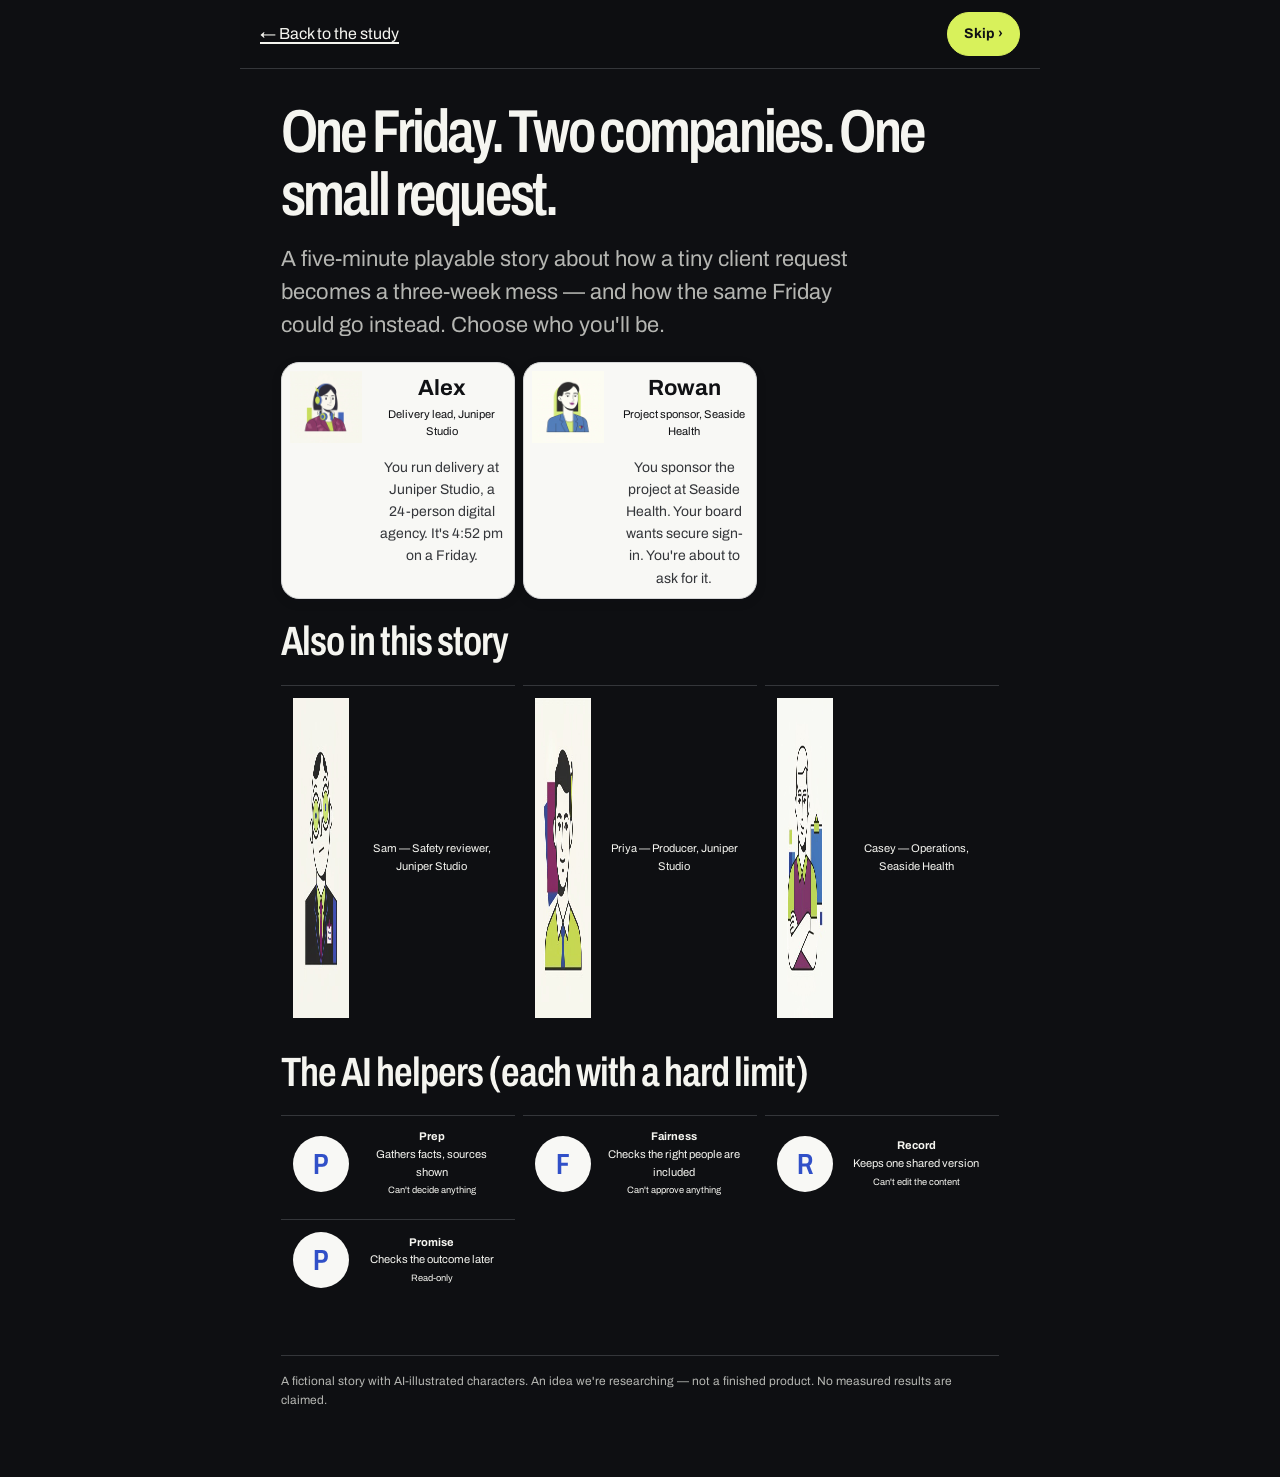
==== commit 63e61354: "Survey UI pass: fix stretched selects, compact option grids, cut layout shift The two-column form gr" ====
--- a/demo.html
+++ b/demo.html
@@ -26,7 +26,7 @@
         <div class="story-cast-grid" role="group" aria-labelledby="cast-title">
           <button class="story-role-card" type="button" data-role="alex">
             <span class="story-chip">
-              <img src="assets/img/cast/alex.jpg" alt="Alex, delivery lead at Juniper Studio" data-initial="A" onerror="this.hidden=true;this.nextElementSibling.hidden=false">
+              <img width="640" height="640" src="assets/img/cast/alex.jpg" alt="Alex, delivery lead at Juniper Studio" data-initial="A" onerror="this.hidden=true;this.nextElementSibling.hidden=false">
               <span class="story-chip-mat" hidden aria-hidden="true">A</span>
             </span>
             <span><strong>Alex</strong><br>Delivery lead, Juniper Studio</span>
@@ -34,7 +34,7 @@
           </button>
           <button class="story-role-card" type="button" data-role="rowan">
             <span class="story-chip">
-              <img src="assets/img/cast/rowan.jpg" alt="Rowan, project sponsor at Seaside Health" data-initial="R" onerror="this.hidden=true;this.nextElementSibling.hidden=false">
+              <img width="640" height="640" src="assets/img/cast/rowan.jpg" alt="Rowan, project sponsor at Seaside Health" data-initial="R" onerror="this.hidden=true;this.nextElementSibling.hidden=false">
               <span class="story-chip-mat" hidden aria-hidden="true">R</span>
             </span>
             <span><strong>Rowan</strong><br>Project sponsor, Seaside Health</span>
@@ -46,17 +46,17 @@
           <h2 id="also-title">Also in this story</h2>
           <div class="story-cast-grid">
             <div class="story-chip">
-              <img src="assets/img/cast/sam.jpg" alt="Sam, safety reviewer at Juniper Studio" data-initial="S" onerror="this.hidden=true;this.nextElementSibling.hidden=false">
+              <img width="320" height="320" src="assets/img/cast/sam.jpg" alt="Sam, safety reviewer at Juniper Studio" data-initial="S" onerror="this.hidden=true;this.nextElementSibling.hidden=false">
               <span class="story-chip-mat" hidden aria-hidden="true">S</span>
               <span>Sam — Safety reviewer, Juniper Studio</span>
             </div>
             <div class="story-chip">
-              <img src="assets/img/cast/priya.jpg" alt="Priya, producer at Juniper Studio" data-initial="P" onerror="this.hidden=true;this.nextElementSibling.hidden=false">
+              <img width="320" height="320" src="assets/img/cast/priya.jpg" alt="Priya, producer at Juniper Studio" data-initial="P" onerror="this.hidden=true;this.nextElementSibling.hidden=false">
               <span class="story-chip-mat" hidden aria-hidden="true">P</span>
               <span>Priya — Producer, Juniper Studio</span>
             </div>
             <div class="story-chip">
-              <img src="assets/img/cast/casey.jpg" alt="Casey, operations at Seaside Health" data-initial="C" onerror="this.hidden=true;this.nextElementSibling.hidden=false">
+              <img width="320" height="320" src="assets/img/cast/casey.jpg" alt="Casey, operations at Seaside Health" data-initial="C" onerror="this.hidden=true;this.nextElementSibling.hidden=false">
               <span class="story-chip-mat" hidden aria-hidden="true">C</span>
               <span>Casey — Operations, Seaside Health</span>
             </div>
--- a/assets/css/study.css
+++ b/assets/css/study.css
@@ -142,7 +142,7 @@
 html {
   min-width: 20rem;
   background: var(--ph-neutral-025);
-  scroll-behavior: smooth;
+  scroll-behavior: auto;
 }
 
 body {
@@ -251,15 +251,46 @@
   line-height: 1.5;
 }
 
+.section-intro {
+  max-width: 44rem;
+  margin: calc(var(--ph-space-4) * -0.5) 0 var(--ph-space-6);
+  color: var(--ph-color-text-secondary);
+  font-size: var(--ph-font-size-sm);
+  line-height: 1.5;
+}
+
+.welcome-chips {
+  display: flex;
+  margin: var(--ph-space-5) 0 var(--ph-space-6);
+  padding: 0;
+  flex-wrap: wrap;
+  gap: var(--ph-space-2);
+  list-style: none;
+}
+
+.welcome-chips li {
+  padding: 0.35rem 0.625rem;
+  border: 0.0625rem solid var(--ph-color-border-decorative);
+  border-radius: var(--ph-radius-full);
+  background: var(--ph-color-surface-raised);
+  color: var(--ph-color-text-secondary);
+  font-size: var(--ph-font-size-2xs);
+  font-weight: 700;
+}
+
+/* One question per row. Options pack into columns inside the question
+   instead, which keeps labels readable and pages far shorter. */
 .ph-form-grid {
   display: grid;
-  grid-template-columns: repeat(2, minmax(0, 1fr));
-  gap: var(--ph-space-5);
+  grid-template-columns: minmax(0, 1fr);
+  align-items: start;
+  gap: var(--ph-space-6);
 }
 
 .ph-field {
   display: grid;
   min-width: 0;
+  align-content: start;
   gap: var(--ph-space-2);
   border: 0;
   margin: 0;
@@ -268,6 +299,28 @@
 
 .ph-field-full {
   grid-column: 1 / -1;
+}
+
+/* Free-text and choose-one controls should not stretch the full measure. */
+.ph-input,
+.ph-select {
+  max-width: 24rem;
+}
+
+.opt-grid {
+  display: grid;
+  grid-template-columns: repeat(auto-fill, minmax(11rem, 1fr));
+  gap: var(--ph-space-2);
+}
+
+/* Short answer sets ("2–10", "Daily") pack tightly, even on a phone. */
+.opt-grid[data-w="narrow"] {
+  grid-template-columns: repeat(auto-fill, minmax(7.5rem, 1fr));
+}
+
+/* Sentence-length options stay one per row so they never read as a wall. */
+.opt-grid[data-w="wide"] {
+  grid-template-columns: minmax(0, 1fr);
 }
 
 .ph-label {
@@ -332,21 +385,35 @@
 }
 
 .ph-check-row {
+  position: relative;
   display: flex;
-  min-height: 2.75rem;
-  align-items: flex-start;
-  gap: var(--ph-space-3);
-  padding-block: var(--ph-space-2);
+  min-height: 2.5rem;
+  align-items: center;
+  gap: var(--ph-space-2);
+  padding: 0.5rem 0.625rem;
+  border: 0.0625rem solid var(--ph-color-border-decorative);
+  border-radius: var(--ph-radius-md);
+  background: var(--ph-color-surface-raised);
+  box-shadow: 0 0.0625rem 0.125rem rgba(16, 17, 20, 0.03);
   color: var(--ph-color-text-primary);
   cursor: pointer;
+  font-size: 0.9375rem;
+  line-height: 1.3;
 }
 
 .ph-check-row input {
-  width: 1.25rem;
-  height: 1.25rem;
+  width: 1.125rem;
+  height: 1.125rem;
   flex: none;
-  margin: 0.16rem 0 0;
+  margin: 0;
   accent-color: var(--ph-color-action-primary);
+}
+
+.ph-check-row.is-checked,
+.ph-check-row:has(input:checked) {
+  border-color: var(--ph-color-signal);
+  background: #f8fbe4;
+  box-shadow: inset 0 0 0 0.0625rem var(--ph-color-signal), var(--ph-shadow-low);
 }
 
 .ph-check-row strong {
@@ -383,7 +450,6 @@
   border: 0.125rem solid var(--ph-color-border-control);
   border-radius: var(--ph-radius-full);
   background: var(--ph-color-surface-strong);
-  transition: background var(--ph-duration-fast) var(--ph-ease-enter), border-color var(--ph-duration-fast) var(--ph-ease-enter);
 }
 
 .ph-switch-track::after {
@@ -395,7 +461,6 @@
   border-radius: 50%;
   background: var(--ph-color-text-secondary);
   content: "";
-  transition: transform var(--ph-duration-fast) var(--ph-ease-emphasized);
 }
 
 .ph-switch input:checked + .ph-switch-track {
@@ -426,15 +491,6 @@
   font-weight: 700;
   line-height: 1;
   text-decoration: none;
-  transition: background-color var(--ph-duration-fast) var(--ph-ease-enter), border-color var(--ph-duration-fast) var(--ph-ease-enter), color var(--ph-duration-fast) var(--ph-ease-enter), transform var(--ph-duration-fast) var(--ph-ease-enter);
-}
-
-.ph-button:hover {
-  transform: translateY(-0.0625rem);
-}
-
-.ph-button:active {
-  transform: translateY(0);
 }
 
 .ph-button-primary {
@@ -494,10 +550,10 @@
 }
 
 .progress-inner {
-  display: flex;
+  display: grid;
   max-width: 46rem;
   margin: 0 auto;
-  align-items: center;
+  grid-template-columns: minmax(0, 1fr);
   gap: var(--ph-space-3);
 }
 
@@ -515,14 +571,28 @@
   height: 100%;
   border-radius: inherit;
   background: var(--ph-color-signal);
-  transition: width var(--ph-duration-moderate) var(--ph-ease-enter);
 }
 
 .progress-label {
-  min-width: max-content;
   color: var(--ph-color-text-secondary);
   font-size: var(--ph-font-size-2xs);
   font-weight: 700;
+}
+
+.progress-meta {
+  display: flex;
+  min-width: 0;
+  align-items: center;
+  justify-content: space-between;
+  gap: var(--ph-space-3);
+}
+
+.saved-indicator {
+  flex: none;
+  color: var(--ph-color-success);
+  font-size: var(--ph-font-size-2xs);
+  font-weight: 700;
+  white-space: nowrap;
 }
 
 .study-shell {
@@ -537,19 +607,10 @@
 
 .survey-step.active {
   display: block;
-  animation: survey-step-in var(--ph-duration-moderate) var(--ph-ease-enter) both;
-}
-
-@keyframes survey-step-in {
-  from {
-    opacity: 0;
-    transform: translateY(0.5rem);
-  }
-
-  to {
-    opacity: 1;
-    transform: translateY(0);
-  }
+}
+
+.survey-step.is-leaving {
+  display: block;
 }
 
 .step-actions {
@@ -567,17 +628,17 @@
 .likert {
   display: grid;
   grid-template-columns: repeat(5, minmax(0, 1fr));
-  gap: var(--ph-space-2);
+  overflow: hidden;
+  border: 0.0625rem solid var(--ph-color-border-control);
+  border-radius: var(--ph-radius-md);
 }
 
 .likert label {
+  position: relative;
   display: grid;
   min-height: 2.75rem;
   place-items: center;
-  gap: var(--ph-space-1);
   padding: var(--ph-space-2);
-  border: 0.0625rem solid var(--ph-color-border-control);
-  border-radius: var(--ph-radius-md);
   background: var(--ph-color-surface-raised);
   color: var(--ph-color-text-primary);
   font-size: var(--ph-font-size-2xs);
@@ -586,16 +647,41 @@
   cursor: pointer;
 }
 
+.likert label + label {
+  border-left: 0.0625rem solid var(--ph-color-border-control);
+}
+
+.likert input {
+  position: absolute;
+  width: 0.0625rem;
+  height: 0.0625rem;
+  margin: 0;
+  opacity: 0;
+}
+
+.likert label.is-checked {
+  background: var(--ph-color-action-primary);
+  color: var(--ph-color-text-inverse);
+}
+
 .likert label:has(input:checked) {
-  border-color: var(--ph-color-action-primary);
-  box-shadow: inset 0 0 0 0.0625rem var(--ph-color-action-primary);
-}
-
-.likert input {
-  width: 1rem;
-  height: 1rem;
-  margin: 0;
-  accent-color: var(--ph-color-action-primary);
+  background: var(--ph-color-action-primary);
+  color: var(--ph-color-text-inverse);
+}
+
+.likert label:focus-within {
+  z-index: 1;
+  outline: 0.1875rem solid var(--ph-color-focus);
+  outline-offset: -0.1875rem;
+}
+
+.likert-scale-labels {
+  display: flex;
+  margin-top: var(--ph-space-2);
+  justify-content: space-between;
+  color: var(--ph-color-text-secondary);
+  font-size: var(--ph-font-size-2xs);
+  font-weight: 700;
 }
 
 .status-line {
@@ -632,6 +718,99 @@
   height: auto;
 }
 
+.ai-question-loading {
+  display: flex;
+  min-height: 5.5rem;
+  align-items: center;
+  justify-content: center;
+  padding: var(--ph-space-5);
+  border: 0.0625rem solid var(--ph-color-border-decorative);
+  border-radius: var(--ph-radius-lg);
+  background: var(--ph-color-surface-raised);
+  color: var(--ph-color-text-secondary);
+  font-size: var(--ph-font-size-sm);
+  font-weight: 600;
+  text-align: center;
+}
+
+.ai-loading-dots {
+  display: inline-flex;
+  margin-left: 0.12em;
+}
+
+.ai-loading-dots span {
+  display: inline-block;
+  width: 0.28em;
+}
+
+.ai-tailored-tag {
+  display: inline-flex;
+  margin: 0 0 var(--ph-space-4);
+  padding: 0.35rem 0.625rem;
+  border-radius: var(--ph-radius-full);
+  background: var(--ph-color-evidence-surface);
+  color: var(--ph-color-evidence);
+  font-size: var(--ph-font-size-2xs);
+  font-weight: 700;
+}
+
+.ai-question-answer {
+  min-height: 4.75rem;
+}
+
+.thanks-mark {
+  display: grid;
+  width: 3.5rem;
+  height: 3.5rem;
+  margin-bottom: var(--ph-space-4);
+  place-items: center;
+  border-radius: 50%;
+  background: var(--ph-color-signal);
+  color: var(--ph-color-signal-text);
+  font-size: 2rem;
+  font-weight: 700;
+}
+
+.thanks-links {
+  display: grid;
+  grid-template-columns: repeat(2, minmax(0, 1fr));
+  margin-top: var(--ph-space-6);
+  gap: var(--ph-space-3);
+}
+
+.thanks-link-card {
+  display: flex;
+  min-height: 5.5rem;
+  align-items: flex-end;
+  padding: var(--ph-space-4);
+  border: 0.0625rem solid var(--ph-color-border-decorative);
+  border-radius: var(--ph-radius-lg);
+  background: var(--ph-color-surface-raised);
+  box-shadow: var(--ph-shadow-low);
+  color: var(--ph-color-text-primary);
+  font-size: var(--ph-font-size-sm);
+  font-weight: 700;
+  line-height: 1.2;
+  text-decoration: none;
+}
+
+.thanks-link-card:hover {
+  border-color: var(--ph-color-action-primary);
+  color: var(--ph-color-text-primary);
+}
+
+.thanks-copy-link {
+  justify-self: start;
+  border-color: var(--ph-color-border-decorative);
+  border-radius: var(--ph-radius-full);
+}
+
+.thanks-privacy {
+  margin-bottom: 0;
+  color: var(--ph-color-text-secondary);
+  font-size: var(--ph-font-size-xs);
+}
+
 .study-footer {
   padding: var(--ph-space-6) var(--ph-page-gutter);
   border-top: 0.0625rem solid var(--ph-color-separator);
@@ -647,23 +826,142 @@
   gap: var(--ph-space-4);
 }
 
+@media (prefers-reduced-motion: no-preference) {
+  html {
+    scroll-behavior: smooth;
+  }
+
+  .ph-switch-track {
+    transition: background-color 220ms cubic-bezier(0.2, 0.7, 0.2, 1), border-color 220ms cubic-bezier(0.2, 0.7, 0.2, 1);
+  }
+
+  .ph-switch-track::after {
+    transition: transform 220ms cubic-bezier(0.2, 0.7, 0.2, 1);
+  }
+
+  .ph-button {
+    transition: background-color 220ms cubic-bezier(0.2, 0.7, 0.2, 1), border-color 220ms cubic-bezier(0.2, 0.7, 0.2, 1), color 220ms cubic-bezier(0.2, 0.7, 0.2, 1), transform 220ms cubic-bezier(0.2, 0.7, 0.2, 1);
+  }
+
+  .ph-button:hover {
+    transform: translateY(-0.0625rem);
+  }
+
+  .ph-button:active {
+    transform: translateY(0);
+  }
+
+  .progress-fill {
+    transition: width 220ms cubic-bezier(0.2, 0.7, 0.2, 1);
+  }
+
+  .survey-step.active {
+    animation: survey-step-in 220ms cubic-bezier(0.2, 0.7, 0.2, 1) both;
+  }
+
+  .survey-step.is-leaving {
+    animation: survey-step-out 150ms ease-out both;
+  }
+
+  @keyframes survey-step-in {
+    from {
+      opacity: 0;
+      transform: translateY(0.5rem);
+    }
+
+    to {
+      opacity: 1;
+      transform: translateY(0);
+    }
+  }
+
+  @keyframes survey-step-out {
+    from {
+      opacity: 1;
+    }
+
+    to {
+      opacity: 0;
+    }
+  }
+
+  .saved-indicator.is-pulsing {
+    animation: saved-indicator-pulse 800ms cubic-bezier(0.2, 0.7, 0.2, 1) both;
+  }
+
+  @keyframes saved-indicator-pulse {
+    0%,
+    100% {
+      opacity: 1;
+    }
+
+    45% {
+      opacity: 0.38;
+    }
+  }
+
+  .ai-loading-dots span {
+    animation: ai-loading-dot 900ms cubic-bezier(0.2, 0.7, 0.2, 1) infinite;
+  }
+
+  .ai-loading-dots span:nth-child(2) {
+    animation-delay: 120ms;
+  }
+
+  .ai-loading-dots span:nth-child(3) {
+    animation-delay: 240ms;
+  }
+
+  @keyframes ai-loading-dot {
+    0%,
+    100% {
+      opacity: 0.25;
+    }
+
+    50% {
+      opacity: 1;
+    }
+  }
+
+  .ph-check-row,
+  .ph-check-row::after,
+  .likert label,
+  .thanks-link-card {
+    transition: border-color 220ms cubic-bezier(0.2, 0.7, 0.2, 1), background-color 220ms cubic-bezier(0.2, 0.7, 0.2, 1), box-shadow 220ms cubic-bezier(0.2, 0.7, 0.2, 1), color 220ms cubic-bezier(0.2, 0.7, 0.2, 1), opacity 220ms cubic-bezier(0.2, 0.7, 0.2, 1), transform 220ms cubic-bezier(0.2, 0.7, 0.2, 1);
+  }
+
+  .ph-check-row:hover,
+  .thanks-link-card:hover {
+    transform: translateY(-0.125rem);
+  }
+}
+
 @media (max-width: 40rem) {
-  .ph-form-grid {
-    grid-template-columns: 1fr;
-  }
-
-  .ph-field-full {
-    grid-column: auto;
-  }
-
-  .likert {
-    grid-template-columns: 1fr;
-  }
-
-  .likert label {
-    grid-template-columns: auto 1fr;
-    justify-content: start;
-    text-align: left;
+  .survey-step > .step-actions {
+    position: sticky;
+    z-index: 5;
+    bottom: 0;
+    display: grid;
+    margin: var(--ph-space-6) calc(var(--ph-page-gutter) * -1) 0;
+    padding: var(--ph-space-3) var(--ph-page-gutter) calc(var(--ph-space-3) + env(safe-area-inset-bottom));
+    grid-template-columns: repeat(2, minmax(0, 1fr));
+    border-top: 0.0625rem solid var(--ph-color-separator);
+    background: var(--ph-color-canvas);
+    background: color-mix(in srgb, var(--ph-color-canvas) 94%, transparent);
+    box-shadow: 0 -0.5rem 1rem rgba(16, 17, 20, 0.06);
+    backdrop-filter: blur(0.75rem);
+  }
+
+  .survey-step > .step-actions .ph-button {
+    width: 100%;
+  }
+
+  .survey-step > .step-actions .ph-button:only-child {
+    grid-column: 1 / -1;
+  }
+
+  .survey-step > .step-actions .ph-button-ghost:first-child {
+    margin-right: 0;
   }
 
   .step-actions .ph-button {
@@ -674,9 +972,18 @@
     margin-right: 0;
   }
 
-  .progress-inner {
+  .progress-meta {
     align-items: flex-start;
-    flex-direction: column-reverse;
+    flex-direction: column;
+    gap: var(--ph-space-1);
+  }
+
+  .thanks-links {
+    grid-template-columns: 1fr;
+  }
+
+  .thanks-copy-link {
+    justify-self: stretch;
   }
 }
 
@@ -688,8 +995,10 @@
   *,
   *::before,
   *::after {
-    animation-duration: 0.01ms !important;
-    animation-iteration-count: 1 !important;
-    transition-duration: 0.01ms !important;
-  }
-}
+    animation: none !important;
+    transition: none !important;
+  }
+}
+
+/* Author display rules must never defeat the hidden attribute */
+[hidden] { display: none !important; }
--- a/assets/css/story.css
+++ b/assets/css/story.css
@@ -1,788 +1,79 @@
-.story-shell {
-  --story-ink: var(--ph-neutral-950);
-  --story-paper: #f8f8f5;
-  --story-night: var(--ph-neutral-975);
-  --story-muted: #b5b6b2;
-  --story-ease: cubic-bezier(.2, .7, .2, 1);
-  background: var(--story-night);
-  color: #f5f5f0;
-  width: min(100%, 50rem);
-  min-height: 100vh;
-  margin: auto;
+.story-shell{--story-ink:var(--ph-neutral-950);--story-paper:#f8f8f5;--story-night:var(--ph-neutral-975);--story-muted:#b5b6b2;--story-ease:cubic-bezier(.2,.7,.2,1);background:var(--story-night);color:#f5f5f0;width:min(100%,50rem);min-height:100vh;margin:auto}body:has(.story-shell){background:var(--ph-neutral-975)}.story-shell :is(a,button,input):focus-visible{outline:.1875rem solid var(--ph-color-signal);outline-offset:.1875rem}.story-header{z-index:10;min-height:4.125rem;padding:var(--ph-space-3)var(--ph-space-5);justify-content:space-between;align-items:center;gap:var(--ph-space-3);border-bottom:.0625rem solid var(--ph-neutral-700);background:#0e0f12f5;display:flex;position:sticky;top:0}.story-skip,.story-continue,.story-cta :is(a,button){border:.0625rem solid var(--ph-color-signal);border-radius:var(--ph-radius-full);background:var(--ph-color-signal);min-height:2.75rem;color:var(--story-ink);cursor:pointer;font-size:var(--ph-font-size-xs);text-align:center;justify-content:center;align-items:center;padding:.625rem 1rem;font-weight:700;text-decoration:none;display:inline-flex}.story-progress{padding:var(--ph-space-3)var(--ph-space-5)0;color:var(--ph-color-signal);font-family:var(--ph-font-family-mono);letter-spacing:.08em;text-transform:uppercase;font-size:.68rem;font-weight:700}.story-stage{padding:var(--ph-space-fluid-md)var(--ph-page-gutter)var(--ph-space-fluid-xl)}.story-stage>h1,.story-stage>h2{max-width:38rem;margin-bottom:var(--ph-space-4);color:#f5f5f0;font-family:var(--ph-font-family-display);letter-spacing:var(--ph-tracking-display);line-height:.94}.story-stage>h1{font-size:clamp(2.7rem,9vw,5.2rem)}.story-stage>h2{font-size:clamp(2.15rem,7vw,4.2rem)}.story-art{aspect-ratio:16/9;margin:0 calc(var(--ph-page-gutter)*-1)var(--ph-space-fluid-md);background:var(--ph-neutral-900);position:relative;overflow:hidden}.story-art :is(img,video){object-fit:cover;width:100%;height:100%;transform-origin:var(--kb-origin,50% 50%)}.story-art:after{pointer-events:none;content:"";background:linear-gradient(#0000 42%,#0e0f1242);position:absolute;inset:0}.story-art:is(.is-dim,.is-lime,.is-signal):after{background:linear-gradient(120deg,#d8f15b42,#0e0f127a)}.story-log,.story-cards{gap:var(--ph-space-3);display:grid}.story-log{max-width:43rem;margin:auto}.story-cards{margin-top:var(--ph-space-5);grid-template-columns:repeat(2,minmax(0,1fr))}.story-bubble{gap:var(--ph-space-3);grid-template-columns:2.5rem minmax(0,1fr);align-items:start;width:min(100%,39rem);display:grid}.story-bubble>:is(div,section),.story-choice,.story-card,.story-role-card,.story-approval,.story-preview,.story-receipt,.story-meter{border:.0625rem solid var(--ph-neutral-200);border-radius:var(--ph-radius-lg);background:var(--story-paper);box-shadow:var(--ph-shadow-low);color:var(--story-ink)}.story-bubble>:is(div,section){border-radius:0 var(--ph-radius-lg)var(--ph-radius-lg);min-width:0;padding:.875rem 1rem}.story-bubble :is(strong,b){color:var(--ph-color-evidence);font-size:var(--ph-font-size-xs);margin-bottom:.125rem;display:block}.story-bubble p{margin:0}.story-bubble>img,.story-avatar-fallback{border:.0625rem solid var(--ph-neutral-200);background:var(--ph-color-evidence-surface);object-fit:cover;border-radius:50%;width:2.5rem;height:2.5rem}.story-avatar-fallback{color:var(--ph-color-evidence);font-family:var(--ph-font-family-display);place-items:center;display:none}.story-bubble img[hidden]~.story-avatar-fallback{display:grid}.img-fallback{background:var(--ph-color-human-surface);width:3.5rem;height:3.5rem;color:var(--ph-color-human);font-family:var(--ph-font-family-display);border-radius:50%;place-items:center;font-weight:600;display:grid}.story-bubble.is-player{border-right:.25rem solid var(--ph-color-human);grid-template-columns:minmax(0,1fr);margin-left:auto}.story-bubble.is-player>:is(div,section){border-radius:var(--ph-radius-lg)0 var(--ph-radius-lg);background:var(--ph-color-human-surface)}.story-bubble.is-player :is(strong,b){color:var(--ph-color-human)}.story-bubble.is-agent{grid-template-columns:2rem minmax(0,1fr);width:min(100%,34rem)}.story-bubble.is-agent>:is(div,section){border-radius:var(--ph-radius-md);background:var(--ph-color-evidence-surface);padding:.625rem .875rem}.story-bubble.is-agent>img,.story-bubble.is-agent .story-avatar-fallback{width:2rem;height:2rem}.story-time{border-radius:var(--ph-radius-full);background:var(--ph-neutral-100);color:var(--ph-neutral-600);padding:.18rem .46rem;font-size:.63rem;display:inline-flex}.story-typing{border-radius:var(--ph-radius-full);background:var(--story-paper);gap:.3rem;padding:.7rem .875rem;display:inline-flex}.story-typing span{background:var(--ph-color-evidence);border-radius:50%;width:.4rem;height:.4rem}.story-note{max-width:36rem;margin:var(--ph-space-6)auto;color:var(--story-muted);font-size:var(--ph-font-size-xs);text-align:center;font-style:italic}.story-choice{border-radius:var(--ph-radius-md);cursor:pointer;width:100%;min-height:3.5rem;font:600 var(--ph-font-size-sm)var(--ph-font-family-sans);text-align:left;padding:.875rem 3rem .875rem 1rem;position:relative}.story-choice+.story-choice{margin-top:var(--ph-space-2)}.story-choice:hover{border-color:var(--ph-color-evidence)}.story-choice:is(.is-pressed,[aria-pressed=true]){border-color:var(--ph-color-signal);box-shadow:inset 0 0 0 .125rem var(--ph-color-signal),var(--ph-shadow-low)}.story-choice:is(.is-pressed,[aria-pressed=true]):after{background:var(--ph-color-signal);content:"✓";border-radius:50%;place-items:center;width:1.25rem;height:1.25rem;display:grid;position:absolute;top:50%;right:1rem;transform:translateY(-50%)}.story-continue{margin:var(--ph-space-5)0 0 auto}.story-card{padding:var(--ph-space-5)}.story-role-card{min-height:13rem;padding:var(--ph-space-5);gap:var(--ph-space-4);cursor:pointer;text-align:left;grid-template-columns:4.5rem minmax(0,1fr);align-content:start;display:grid}.story-role-card :is(img,.img-fallback){width:4.5rem;height:4.5rem}.story-cast-grid{margin:var(--ph-space-5)0;gap:var(--ph-space-2);grid-template-columns:repeat(3,minmax(0,1fr));display:grid}.story-cast-grid>*{padding:var(--ph-space-2);color:#f5f5f0;text-align:center;font-size:.7rem}.story-chip{padding:var(--ph-space-3);gap:var(--ph-space-3);border-top:.0625rem solid var(--ph-neutral-700);color:#f5f5f0;grid-template-columns:3.5rem minmax(0,1fr);align-items:center;display:grid}.story-chip-mat{background:var(--story-paper);width:3.5rem;height:3.5rem;color:var(--ph-color-evidence);font-family:var(--ph-font-family-display);font-size:var(--ph-font-size-lg);border-radius:50%;place-items:center;display:grid}.story-chip p{color:var(--story-muted);margin:.1rem 0;font-size:.72rem}.story-chip :is(.story-limit,[data-limit],p:last-child){border:.0625rem solid var(--ph-neutral-500);border-radius:var(--ph-radius-full);color:#f5f5f0;padding:.14rem .35rem;font-size:.62rem;display:table}.story-calendar{border:.0625rem solid var(--ph-neutral-200);border-radius:var(--ph-radius-lg);background:var(--story-paper);color:var(--story-ink);grid-template-columns:repeat(7,minmax(0,1fr));display:grid;overflow:hidden}.story-calendar>*{border-right:.0625rem solid var(--ph-neutral-200);min-height:7rem;color:var(--ph-neutral-500);font-family:var(--ph-font-family-mono);padding:.45rem;font-size:.63rem}.story-cal-block{background:var(--ph-color-evidence-surface);border-radius:.28rem;margin-top:.6rem;padding:.35rem;font-weight:700;display:block;color:var(--ph-color-evidence)!important;font-family:var(--ph-font-family-sans)!important;font-size:.62rem!important}.story-cal-block.is-human{background:var(--ph-color-human-surface);color:var(--ph-color-human)!important}.story-quotes{gap:var(--ph-space-3);grid-template-columns:repeat(2,minmax(0,1fr));display:grid}.story-quote{min-height:10rem;padding:var(--ph-space-5)var(--ph-space-4);border-left:.3125rem solid var(--ph-color-evidence);border-radius:var(--ph-radius-md);background:var(--story-paper);box-shadow:var(--ph-shadow-low);color:var(--story-ink);font-family:var(--ph-font-family-display);font-size:var(--ph-font-size-md);margin:0;line-height:1.22}.story-quote:before{height:1.5rem;color:var(--ph-blue-300);content:"“";font-family:Georgia,serif;font-size:3.7rem;line-height:.65;display:block}.story-quote:nth-child(2n){border-left-color:var(--ph-color-human)}.story-quote:nth-child(2n):before{color:var(--ph-orchid-300)}.story-ticker{margin:var(--ph-space-5)0;color:var(--ph-color-signal);font-family:var(--ph-font-family-display);font-variant-numeric:tabular-nums;letter-spacing:-.055em;text-align:center;font-size:clamp(2.8rem,11vw,5.5rem);line-height:.9}.story-receipt{padding:var(--ph-space-5);border-color:var(--ph-color-evidence);position:relative}.story-receipt :is(.story-version,[data-version]){top:var(--ph-space-4);right:var(--ph-space-4);border:.0625rem solid var(--ph-color-evidence);border-radius:var(--ph-radius-full);color:var(--ph-color-evidence);font-family:var(--ph-font-family-mono);padding:.22rem .45rem;font-size:.62rem;position:absolute}.story-receipt dl{margin:0}.story-receipt dl>div{gap:var(--ph-space-3);border-top:.0625rem solid var(--ph-neutral-200);grid-template-columns:minmax(7rem,.8fr) minmax(0,1.4fr);padding:.65rem 0;display:grid}.story-receipt.is-pain{border-color:var(--ph-red-300)}.story-receipt.is-pain dt{color:var(--ph-red-700)}.story-receipt.is-v2{border-color:var(--ph-color-signal)}.story-limits{gap:var(--ph-space-3);margin:var(--ph-space-5)0;display:grid}.story-limits fieldset{min-width:0;padding:var(--ph-space-4);border:.0625rem solid var(--ph-neutral-600);border-radius:var(--ph-radius-md);margin:0}.story-limits label{border:.0625rem solid var(--ph-neutral-600);border-radius:var(--ph-radius-full);color:#f5f5f0;cursor:pointer;align-items:center;gap:.4rem;min-height:2.75rem;margin:.18rem .1rem;padding:.45rem .7rem;font-size:.72rem;display:inline-flex}.story-limits input{accent-color:var(--ph-color-signal);margin:0}.story-limits label:has(input:checked),.story-limits input:checked+label{border-color:var(--ph-color-signal);color:var(--ph-color-signal);background:#d8f15b1f}.story-lock{margin:var(--ph-space-4)0;padding:var(--ph-space-3)var(--ph-space-4);border:.0625rem solid var(--ph-neutral-600);border-radius:var(--ph-radius-md);color:var(--story-muted);font-size:var(--ph-font-size-xs)}.story-approval{padding:var(--ph-space-5)}.story-action-row{margin-top:var(--ph-space-4);grid-template-columns:repeat(5,minmax(0,1fr));gap:.4rem;display:grid}.story-action-row button{border:.0625rem solid var(--ph-neutral-400);border-radius:var(--ph-radius-full);min-height:2.75rem;color:var(--story-ink);cursor:pointer;background:0 0;padding:.4rem;font-size:.67rem;font-weight:700;line-height:1.15}.story-action-row button:first-child{border-color:var(--ph-color-signal);background:var(--ph-color-signal)}.story-preview,.story-meter{margin:var(--ph-space-5)0;overflow:hidden}.story-preview>*{min-height:3.25rem;padding:var(--ph-space-3)var(--ph-space-4);gap:var(--ph-space-3);border-top:.0625rem solid var(--ph-neutral-200);font-size:var(--ph-font-size-xs);grid-template-columns:minmax(0,1fr) auto;align-items:center;display:grid}.story-preview :is(.story-preview-state,.story-state,[data-state]){border-radius:var(--ph-radius-full);color:var(--ph-color-evidence);font-family:var(--ph-font-family-mono);white-space:nowrap;border:.0625rem solid;padding:.2rem .42rem;font-size:.62rem}.story-preview :is(.is-sent,.done,[data-state=sent]){color:var(--ph-color-success)}.story-meter-row{padding:var(--ph-space-4);gap:var(--ph-space-4);border-top:.0625rem solid var(--ph-neutral-200);grid-template-columns:minmax(0,1fr) minmax(0,1fr);display:grid}.story-meter-row>:first-child{color:var(--ph-color-signal);font-family:var(--ph-font-family-display);font-size:var(--ph-font-size-lg);line-height:1}.story-meter-row>:last-child{color:var(--ph-neutral-500);font-size:var(--ph-font-size-xs);text-decoration:line-through .1em}.story-cta{margin:var(--ph-space-fluid-lg)auto var(--ph-space-5);gap:var(--ph-space-3);justify-content:center;display:grid}.story-cta :is(a,button):not(:first-child){border-color:var(--ph-neutral-500);color:#f5f5f0;background:0 0}.story-cta :is(a,button):not(:first-child):hover{color:#f5f5f0;background:#ffffff14;border-color:#f5f5f0}.story-disclaimer{margin-top:var(--ph-space-fluid-lg);padding-top:var(--ph-space-4);border-top:.0625rem solid var(--ph-neutral-700);color:var(--story-muted);font-size:var(--ph-font-size-2xs)}@media (prefers-reduced-motion:no-preference){.story-art :is(img,video){animation:story-art-in .3s var(--story-ease)both,story-kenburns var(--kb-dur,28s)ease-in-out infinite alternate}.story-bubble,.story-choice,.story-cal-block,.story-receipt,.story-meter-row{animation:story-in .22s var(--story-ease)both}.story-cal-block:nth-child(2),.story-meter-row:nth-child(2){animation-delay:45ms}.story-cal-block:nth-child(3),.story-meter-row:nth-child(3){animation-delay:90ms}.story-cal-block:nth-child(4),.story-meter-row:nth-child(4){animation-delay:.135s}.story-typing span{animation:story-dot .8s var(--story-ease)infinite alternate}.story-receipt.is-v2{animation:story-flash .6s var(--story-ease)both}.story-choice:hover{transform:translateY(-.125rem)}.story-role-card:hover{transform:scale(1.02)}.story-choice,.story-role-card{transition:.22s var(--story-ease)}@keyframes story-in{0%{opacity:0;transform:translateY(.5rem)}to{opacity:1;transform:translateY(0)}}@keyframes story-art-in{0%{opacity:0}to{opacity:1}}@keyframes story-kenburns{0%{transform:scale(1.03)translate(0)}to{transform:scale(1.14)translate(var(--kb-pan,0 0))}}@keyframes story-dot{to{opacity:.3;transform:translateY(-.18rem)}}@keyframes story-flash{0%,to{background:var(--story-paper)}45%{background:#f1f9c9}}}@media (width<=30rem){.story-header{min-height:3.5rem;padding:var(--ph-space-2)var(--ph-space-3)}.story-stage,.story-progress{padding-inline:var(--ph-space-4)}.story-art{margin-inline:calc(var(--ph-space-4)*-1)}.story-cards,.story-quotes,.story-meter-row{grid-template-columns:1fr}.story-role-card{min-height:0}.story-calendar{grid-template-columns:repeat(7,5rem);overflow-x:auto}.story-calendar>*{min-height:6rem}.story-action-row{grid-template-columns:repeat(2,minmax(0,1fr))}.story-action-row button:first-child{grid-column:1/-1}.story-cast-grid{grid-template-columns:repeat(2,minmax(0,1fr))}.story-cta :is(a,button){width:100%}}
+/* Seam fixes: screen-0 headings, hidden mats, nested chip inside role cards */
+.story-shell :is(h1, h2) { color: #f5f5f0; }
+.story-shell :is(.story-card, .story-receipt, .story-approval, .story-preview, .story-quote, .story-role-card) :is(h2, h3) { color: var(--story-ink); }
+.story-chip-mat[hidden], .img-fallback[hidden], .story-avatar-fallback[hidden] { display: none; }
+#s0-cast { padding: var(--ph-space-fluid-md) var(--ph-page-gutter) var(--ph-space-fluid-lg); }
+#s0-cast .ph-lede { color: var(--story-muted); max-width: 38rem; }
+.story-role-card { grid-template-rows: auto auto; }
+.story-role-card > .story-chip { grid-row: 1 / 3; border-top: 0; padding: 0; grid-template-columns: auto; align-self: start; }
+.story-role-card > .story-chip img, .story-role-card > .story-chip .story-chip-mat { width: 4.5rem; height: 4.5rem; }
+.story-role-card > span:not(.story-chip) { color: var(--story-ink); }
+.story-role-card > span:not(.story-chip) strong { font-size: var(--ph-font-size-md); }
+.story-role-card > span:last-child { color: var(--ph-neutral-700); font-size: var(--ph-font-size-xs); font-weight: 400; }
+
+[hidden] { display: none !important; }
+
+/* ===== v2: realistic chat-app window, invite card, quick replies ===== */
+.story-chatapp { border: 1px solid var(--ph-neutral-200); border-radius: 0.875rem; background: #fff; box-shadow: var(--ph-shadow-medium, 0 8px 24px rgba(0,0,0,.35)); overflow: hidden; color: var(--story-ink); }
+.story-chatapp-bar { display: flex; align-items: center; gap: 0.6rem; padding: 0.55rem 0.9rem; background: #f2f2ee; border-bottom: 1px solid var(--ph-neutral-200); }
+.story-chatapp-dots { display: inline-flex; gap: 0.3rem; }
+.story-chatapp-dots i { width: 0.55rem; height: 0.55rem; border-radius: 50%; background: #d6d6d0; }
+.story-chatapp-bar strong { font-family: var(--ph-font-family-mono); font-size: 0.78rem; }
+.story-chatapp-bar em { font-style: normal; color: var(--ph-neutral-600); font-size: 0.68rem; overflow: hidden; text-overflow: ellipsis; white-space: nowrap; }
+.story-chatlog { display: grid; gap: 0.1rem; padding: 0.6rem 0.4rem; max-height: 26rem; overflow-y: auto; }
+.story-msg { display: grid; grid-template-columns: 2.25rem minmax(0, 1fr); gap: 0.7rem; align-items: start; padding: 0.5rem 0.7rem; border-radius: 0.5rem; border: 0; background: transparent; box-shadow: none; color: var(--story-ink); width: 100%; }
+.story-msg:hover { background: #f7f7f2; }
+.story-msg-avatar { position: relative; width: 2.25rem; height: 2.25rem; }
+.story-msg-avatar img { width: 100%; height: 100%; border-radius: 0.5rem; object-fit: cover; border: 1px solid var(--ph-neutral-200); background: #fff; }
+.story-msg-fallback { display: grid; place-items: center; width: 2.25rem; height: 2.25rem; border-radius: 0.5rem; background: var(--ph-color-evidence-surface); color: var(--ph-color-evidence); font-weight: 700; font-family: var(--ph-font-family-display); }
+.story-msg-head { display: flex; align-items: baseline; gap: 0.45rem; flex-wrap: wrap; }
+.story-msg-head b { font-size: 0.86rem; color: var(--story-ink); display: inline; margin: 0; }
+.story-msg-head time { color: var(--ph-neutral-500); font-size: 0.68rem; }
+.story-msg-tag { font-size: 0.58rem; font-weight: 700; letter-spacing: 0.06em; text-transform: uppercase; padding: 0.08rem 0.3rem; border-radius: 0.25rem; }
+.story-msg-tag.is-you { background: var(--ph-color-human-surface); color: var(--ph-color-human); }
+.story-msg-tag.is-app { border: 1px solid var(--ph-neutral-300); color: var(--ph-neutral-600); background: #fafaf7; }
+.story-msg-body p { margin: 0.15rem 0 0; font-size: 0.95rem; line-height: 1.45; color: var(--story-ink); }
+.story-msg.is-player { background: var(--ph-color-human-surface); box-shadow: inset 3px 0 0 var(--ph-color-human); }
+.story-msg.is-player:hover { background: var(--ph-color-human-surface); }
+.story-msg.is-agent .story-msg-avatar img { object-fit: contain; padding: 0.15rem; background: var(--ph-color-evidence-surface); }
+.story-msg.is-typing { color: var(--ph-neutral-500); }
+.story-typing-dots { display: inline-flex; gap: 0.25rem; padding-top: 0.5rem; }
+.story-typing-dots i { width: 0.4rem; height: 0.4rem; border-radius: 50%; background: var(--ph-neutral-400); }
+.story-app-btn { margin-top: 0.55rem; border: 0; border-radius: var(--ph-radius-full); background: var(--ph-color-signal); color: var(--story-ink); font: 700 0.85rem var(--ph-font-family-sans); padding: 0.65rem 1.2rem; min-height: 2.75rem; cursor: pointer; }
+.story-app-btn.is-done { background: var(--ph-color-success-surface); color: var(--ph-color-success); cursor: default; animation: none; }
+.story-invite { border: 1px solid var(--ph-neutral-200); border-radius: 0.875rem; background: #fff; color: var(--story-ink); padding: 1.1rem 1.2rem; box-shadow: var(--ph-shadow-low); display: grid; gap: 0.45rem; }
+.story-invite-badge { justify-self: start; font-size: 0.62rem; font-weight: 700; letter-spacing: 0.07em; text-transform: uppercase; color: var(--ph-color-evidence); border: 1px solid var(--ph-color-evidence); border-radius: var(--ph-radius-full); padding: 0.18rem 0.5rem; }
+.story-invite h3 { margin: 0.2rem 0 0; font-size: 1.15rem; }
+.story-invite-when { margin: 0; color: var(--ph-neutral-600); font-size: 0.85rem; }
+.story-invite-faces { display: flex; margin-top: 0.3rem; }
+.story-invite-faces .story-msg-avatar { width: 2rem; height: 2rem; margin-left: -0.45rem; }
+.story-invite-faces .story-msg-avatar:first-child { margin-left: 0; }
+.story-invite-faces .story-msg-avatar img, .story-invite-faces .story-msg-fallback { width: 2rem; height: 2rem; border-radius: 50%; border: 2px solid #fff; font-size: 0.75rem; }
+.story-invite-count { margin: 0.15rem 0 0; color: var(--ph-neutral-600); font-size: 0.78rem; }
+.story-invite-actions { display: flex; gap: 0.45rem; margin-top: 0.5rem; flex-wrap: wrap; }
+.story-invite-btn { pointer-events: none; border-radius: var(--ph-radius-full); padding: 0.5rem 1rem; font-size: 0.8rem; font-weight: 700; border: 1px solid var(--ph-neutral-300); color: var(--ph-neutral-600); }
+.story-invite-btn:first-child { border-color: var(--ph-color-signal); background: var(--ph-color-signal); color: var(--story-ink); }
+section.story-choice { cursor: default; padding: 1rem 1.1rem; }
+section.story-choice::after { content: none; }
+.story-choice h3 { margin: 0 0 0.25rem; font-size: 0.98rem; }
+.story-choice .story-cards { display: flex; flex-wrap: wrap; gap: 0.5rem; margin-top: 0.55rem; grid-template-columns: none; }
+.story-choice .story-cards .story-card { width: auto; flex: 0 1 auto; padding: 0.65rem 1.15rem; border-radius: var(--ph-radius-full); min-height: 2.75rem; font-weight: 600; font-size: 0.88rem; }
+@media (prefers-reduced-motion: no-preference) {
+  .story-msg { animation: story-in 0.26s var(--story-ease) both; }
+  .story-typing-dots i { animation: story-dot 0.7s var(--story-ease) infinite alternate; }
+  .story-typing-dots i:nth-child(2) { animation-delay: 0.18s; }
+  .story-typing-dots i:nth-child(3) { animation-delay: 0.36s; }
+  .story-app-btn:not(.is-done) { animation: story-throb 1.6s ease-in-out infinite; }
+  @keyframes story-throb { 0%, 100% { box-shadow: 0 0 0 0 rgba(216, 241, 91, 0.55); } 55% { box-shadow: 0 0 0 0.65rem rgba(216, 241, 91, 0); } }
+  @keyframes story-kenburns { 0% { transform: scale(1.05) translate(0, 0); } to { transform: scale(1.22) translate(var(--kb-pan, -2%, -1%)); } }
 }
-
-body:has(.story-shell) {
-  background: var(--ph-neutral-975);
+@media (width <= 30rem) {
+  .story-chatlog { max-height: 60vh; padding: 0.4rem 0.2rem; }
+  .story-msg { grid-template-columns: 1.9rem minmax(0, 1fr); gap: 0.5rem; padding: 0.45rem 0.5rem; }
+  .story-msg-avatar, .story-msg-fallback { width: 1.9rem; height: 1.9rem; }
+  .story-chatapp-bar em { display: none; }
+  .story-choice .story-cards { flex-direction: column; }
+  .story-choice .story-cards .story-card { width: 100%; }
+  .story-invite-actions .story-invite-btn { flex: 1 1 auto; text-align: center; }
 }
-
-.story-shell :is(a, button, input):focus-visible {
-  outline: .1875rem solid var(--ph-color-signal);
-  outline-offset: .1875rem;
-}
-
-.story-header {
-  z-index: 10;
-  min-height: 4.125rem;
-  padding: var(--ph-space-3) var(--ph-space-5);
-  justify-content: space-between;
-  align-items: center;
-  gap: var(--ph-space-3);
-  border-bottom: .0625rem solid var(--ph-neutral-700);
-  background: #0e0f12f5;
-  display: flex;
-  position: sticky;
-  top: 0;
-}
-
-.story-skip, .story-continue, .story-cta :is(a, button) {
-  border: .0625rem solid var(--ph-color-signal);
-  border-radius: var(--ph-radius-full);
-  background: var(--ph-color-signal);
-  min-height: 2.75rem;
-  color: var(--story-ink);
-  cursor: pointer;
-  font-size: var(--ph-font-size-xs);
-  text-align: center;
-  justify-content: center;
-  align-items: center;
-  padding: .625rem 1rem;
-  font-weight: 700;
-  text-decoration: none;
-  display: inline-flex;
-}
-
-.story-progress {
-  padding: var(--ph-space-3) var(--ph-space-5) 0;
-  color: var(--ph-color-signal);
-  font-family: var(--ph-font-family-mono);
-  letter-spacing: .08em;
-  text-transform: uppercase;
-  font-size: .68rem;
-  font-weight: 700;
-}
-
-.story-stage {
-  padding: var(--ph-space-fluid-md) var(--ph-page-gutter) var(--ph-space-fluid-xl);
-}
-
-.story-stage > h1, .story-stage > h2 {
-  max-width: 38rem;
-  margin-bottom: var(--ph-space-4);
-  color: #f5f5f0;
-  font-family: var(--ph-font-family-display);
-  letter-spacing: var(--ph-tracking-display);
-  line-height: .94;
-}
-
-.story-stage > h1 {
-  font-size: clamp(2.7rem, 9vw, 5.2rem);
-}
-
-.story-stage > h2 {
-  font-size: clamp(2.15rem, 7vw, 4.2rem);
-}
-
-.story-art {
-  aspect-ratio: 16 / 9;
-  margin: 0 calc(var(--ph-page-gutter) * -1) var(--ph-space-fluid-md);
-  background: var(--ph-neutral-900);
-  position: relative;
-  overflow: hidden;
-}
-
-.story-art :is(img, video) {
-  object-fit: cover;
-  width: 100%;
-  height: 100%;
-  transform-origin: var(--kb-origin, 50% 50%);
-}
-
-.story-art:after {
-  pointer-events: none;
-  content: "";
-  background: linear-gradient(#0000 42%, #0e0f1242);
-  position: absolute;
-  inset: 0;
-}
-
-.story-art:is(.is-dim, .is-lime, .is-signal):after {
-  background: linear-gradient(120deg, #d8f15b42, #0e0f127a);
-}
-
-.story-log, .story-cards {
-  gap: var(--ph-space-3);
-  display: grid;
-}
-
-.story-log {
-  max-width: 43rem;
-  margin: auto;
-}
-
-.story-cards {
-  margin-top: var(--ph-space-5);
-  grid-template-columns: repeat(2, minmax(0, 1fr));
-}
-
-.story-bubble {
-  gap: var(--ph-space-3);
-  grid-template-columns: 2.5rem minmax(0, 1fr);
-  align-items: start;
-  width: min(100%, 39rem);
-  display: grid;
-}
-
-.story-bubble > :is(div, section), .story-choice, .story-card, .story-role-card, .story-approval, .story-preview, .story-receipt, .story-meter {
-  border: .0625rem solid var(--ph-neutral-200);
-  border-radius: var(--ph-radius-lg);
-  background: var(--story-paper);
-  box-shadow: var(--ph-shadow-low);
-  color: var(--story-ink);
-}
-
-.story-bubble > :is(div, section) {
-  border-radius: 0 var(--ph-radius-lg) var(--ph-radius-lg);
-  min-width: 0;
-  padding: .875rem 1rem;
-}
-
-.story-bubble :is(strong, b) {
-  color: var(--ph-color-evidence);
-  font-size: var(--ph-font-size-xs);
-  margin-bottom: .125rem;
-  display: block;
-}
-
-.story-bubble p {
-  margin: 0;
-}
-
-.story-bubble > img, .story-avatar-fallback {
-  border: .0625rem solid var(--ph-neutral-200);
-  background: var(--ph-color-evidence-surface);
-  object-fit: cover;
-  border-radius: 50%;
-  width: 2.5rem;
-  height: 2.5rem;
-}
-
-.story-avatar-fallback {
-  color: var(--ph-color-evidence);
-  font-family: var(--ph-font-family-display);
-  place-items: center;
-  display: none;
-}
-
-.story-bubble img[hidden] ~ .story-avatar-fallback {
-  display: grid;
-}
-
-.img-fallback {
-  background: var(--ph-color-human-surface);
-  width: 3.5rem;
-  height: 3.5rem;
-  color: var(--ph-color-human);
-  font-family: var(--ph-font-family-display);
-  border-radius: 50%;
-  place-items: center;
-  font-weight: 600;
-  display: grid;
-}
-
-.story-bubble.is-player {
-  border-right: .25rem solid var(--ph-color-human);
-  grid-template-columns: minmax(0, 1fr);
-  margin-left: auto;
-}
-
-.story-bubble.is-player > :is(div, section) {
-  border-radius: var(--ph-radius-lg) 0 var(--ph-radius-lg);
-  background: var(--ph-color-human-surface);
-}
-
-.story-bubble.is-player :is(strong, b) {
-  color: var(--ph-color-human);
-}
-
-.story-bubble.is-agent {
-  grid-template-columns: 2rem minmax(0, 1fr);
-  width: min(100%, 34rem);
-}
-
-.story-bubble.is-agent > :is(div, section) {
-  border-radius: var(--ph-radius-md);
-  background: var(--ph-color-evidence-surface);
-  padding: .625rem .875rem;
-}
-
-.story-bubble.is-agent > img, .story-bubble.is-agent .story-avatar-fallback {
-  width: 2rem;
-  height: 2rem;
-}
-
-.story-time {
-  border-radius: var(--ph-radius-full);
-  background: var(--ph-neutral-100);
-  color: var(--ph-neutral-600);
-  padding: .18rem .46rem;
-  font-size: .63rem;
-  display: inline-flex;
-}
-
-.story-typing {
-  border-radius: var(--ph-radius-full);
-  background: var(--story-paper);
-  gap: .3rem;
-  padding: .7rem .875rem;
-  display: inline-flex;
-}
-
-.story-typing span {
-  background: var(--ph-color-evidence);
-  border-radius: 50%;
-  width: .4rem;
-  height: .4rem;
-}
-
-.story-note {
-  max-width: 36rem;
-  margin: var(--ph-space-6) auto;
-  color: var(--story-muted);
-  font-size: var(--ph-font-size-xs);
-  text-align: center;
-  font-style: italic;
-}
-
-.story-choice {
-  border-radius: var(--ph-radius-md);
-  cursor: pointer;
-  width: 100%;
-  min-height: 3.5rem;
-  font: 600 var(--ph-font-size-sm) var(--ph-font-family-sans);
-  text-align: left;
-  padding: .875rem 3rem .875rem 1rem;
-  position: relative;
-}
-
-.story-choice + .story-choice {
-  margin-top: var(--ph-space-2);
-}
-
-.story-choice:hover {
-  border-color: var(--ph-color-evidence);
-}
-
-.story-choice:is(.is-pressed, [aria-pressed="true"]) {
-  border-color: var(--ph-color-signal);
-  box-shadow: inset 0 0 0 .125rem var(--ph-color-signal), var(--ph-shadow-low);
-}
-
-.story-choice:is(.is-pressed, [aria-pressed="true"]):after {
-  background: var(--ph-color-signal);
-  content: "✓";
-  border-radius: 50%;
-  place-items: center;
-  width: 1.25rem;
-  height: 1.25rem;
-  display: grid;
-  position: absolute;
-  top: 50%;
-  right: 1rem;
-  transform: translateY(-50%);
-}
-
-.story-continue {
-  margin: var(--ph-space-5) 0 0 auto;
-}
-
-.story-card {
-  padding: var(--ph-space-5);
-}
-
-.story-role-card {
-  min-height: 13rem;
-  padding: var(--ph-space-5);
-  gap: var(--ph-space-4);
-  cursor: pointer;
-  text-align: left;
-  grid-template-columns: 4.5rem minmax(0, 1fr);
-  align-content: start;
-  display: grid;
-}
-
-.story-role-card :is(img, .img-fallback) {
-  width: 4.5rem;
-  height: 4.5rem;
-}
-
-.story-cast-grid {
-  margin: var(--ph-space-5) 0;
-  gap: var(--ph-space-2);
-  grid-template-columns: repeat(3, minmax(0, 1fr));
-  display: grid;
-}
-
-.story-cast-grid > * {
-  padding: var(--ph-space-2);
-  color: #f5f5f0;
-  text-align: center;
-  font-size: .7rem;
-}
-
-.story-chip {
-  padding: var(--ph-space-3);
-  gap: var(--ph-space-3);
-  border-top: .0625rem solid var(--ph-neutral-700);
-  color: #f5f5f0;
-  grid-template-columns: 3.5rem minmax(0, 1fr);
-  align-items: center;
-  display: grid;
-}
-
-.story-chip-mat {
-  background: var(--story-paper);
-  width: 3.5rem;
-  height: 3.5rem;
-  color: var(--ph-color-evidence);
-  font-family: var(--ph-font-family-display);
-  font-size: var(--ph-font-size-lg);
-  border-radius: 50%;
-  place-items: center;
-  display: grid;
-}
-
-.story-chip p {
-  color: var(--story-muted);
-  margin: .1rem 0;
-  font-size: .72rem;
-}
-
-.story-chip :is(.story-limit, [data-limit], p:last-child) {
-  border: .0625rem solid var(--ph-neutral-500);
-  border-radius: var(--ph-radius-full);
-  color: #f5f5f0;
-  padding: .14rem .35rem;
-  font-size: .62rem;
-  display: table;
-}
-
-.story-calendar {
-  border: .0625rem solid var(--ph-neutral-200);
-  border-radius: var(--ph-radius-lg);
-  background: var(--story-paper);
-  color: var(--story-ink);
-  grid-template-columns: repeat(7, minmax(0, 1fr));
-  display: grid;
-  overflow: hidden;
-}
-
-.story-calendar > * {
-  border-right: .0625rem solid var(--ph-neutral-200);
-  min-height: 7rem;
-  color: var(--ph-neutral-500);
-  font-family: var(--ph-font-family-mono);
-  padding: .45rem;
-  font-size: .63rem;
-}
-
-.story-cal-block {
-  background: var(--ph-color-evidence-surface);
-  border-radius: .28rem;
-  margin-top: .6rem;
-  padding: .35rem;
-  font-weight: 700;
-  display: block;
-  color: var(--ph-color-evidence) !important;
-  font-family: var(--ph-font-family-sans) !important;
-  font-size: .62rem !important;
-}
-
-.story-cal-block.is-human {
-  background: var(--ph-color-human-surface);
-  color: var(--ph-color-human) !important;
-}
-
-.story-quotes {
-  gap: var(--ph-space-3);
-  grid-template-columns: repeat(2, minmax(0, 1fr));
-  display: grid;
-}
-
-.story-quote {
-  min-height: 10rem;
-  padding: var(--ph-space-5) var(--ph-space-4);
-  border-left: .3125rem solid var(--ph-color-evidence);
-  border-radius: var(--ph-radius-md);
-  background: var(--story-paper);
-  box-shadow: var(--ph-shadow-low);
-  color: var(--story-ink);
-  font-family: var(--ph-font-family-display);
-  font-size: var(--ph-font-size-md);
-  margin: 0;
-  line-height: 1.22;
-}
-
-.story-quote:before {
-  height: 1.5rem;
-  color: var(--ph-blue-300);
-  content: "“";
-  font-family: Georgia, serif;
-  font-size: 3.7rem;
-  line-height: .65;
-  display: block;
-}
-
-.story-quote:nth-child(2n) {
-  border-left-color: var(--ph-color-human);
-}
-
-.story-quote:nth-child(2n):before {
-  color: var(--ph-orchid-300);
-}
-
-.story-ticker {
-  margin: var(--ph-space-5) 0;
-  color: var(--ph-color-signal);
-  font-family: var(--ph-font-family-display);
-  font-variant-numeric: tabular-nums;
-  letter-spacing: -.055em;
-  text-align: center;
-  font-size: clamp(2.8rem, 11vw, 5.5rem);
-  line-height: .9;
-}
-
-.story-receipt {
-  padding: var(--ph-space-5);
-  border-color: var(--ph-color-evidence);
-  position: relative;
-}
-
-.story-receipt :is(.story-version, [data-version]) {
-  top: var(--ph-space-4);
-  right: var(--ph-space-4);
-  border: .0625rem solid var(--ph-color-evidence);
-  border-radius: var(--ph-radius-full);
-  color: var(--ph-color-evidence);
-  font-family: var(--ph-font-family-mono);
-  padding: .22rem .45rem;
-  font-size: .62rem;
-  position: absolute;
-}
-
-.story-receipt dl {
-  margin: 0;
-}
-
-.story-receipt dl > div {
-  gap: var(--ph-space-3);
-  border-top: .0625rem solid var(--ph-neutral-200);
-  grid-template-columns: minmax(7rem, .8fr) minmax(0, 1.4fr);
-  padding: .65rem 0;
-  display: grid;
-}
-
-.story-receipt.is-pain {
-  border-color: var(--ph-red-300);
-}
-
-.story-receipt.is-pain dt {
-  color: var(--ph-red-700);
-}
-
-.story-receipt.is-v2 {
-  border-color: var(--ph-color-signal);
-}
-
-.story-limits {
-  gap: var(--ph-space-3);
-  margin: var(--ph-space-5) 0;
-  display: grid;
-}
-
-.story-limits fieldset {
-  min-width: 0;
-  padding: var(--ph-space-4);
-  border: .0625rem solid var(--ph-neutral-600);
-  border-radius: var(--ph-radius-md);
-  margin: 0;
-}
-
-.story-limits label {
-  border: .0625rem solid var(--ph-neutral-600);
-  border-radius: var(--ph-radius-full);
-  color: #f5f5f0;
-  cursor: pointer;
-  align-items: center;
-  gap: .4rem;
-  min-height: 2.75rem;
-  margin: .18rem .1rem;
-  padding: .45rem .7rem;
-  font-size: .72rem;
-  display: inline-flex;
-}
-
-.story-limits input {
-  accent-color: var(--ph-color-signal);
-  margin: 0;
-}
-
-.story-limits label:has(input:checked), .story-limits input:checked + label {
-  border-color: var(--ph-color-signal);
-  color: var(--ph-color-signal);
-  background: #d8f15b1f;
-}
-
-.story-lock {
-  margin: var(--ph-space-4) 0;
-  padding: var(--ph-space-3) var(--ph-space-4);
-  border: .0625rem solid var(--ph-neutral-600);
-  border-radius: var(--ph-radius-md);
-  color: var(--story-muted);
-  font-size: var(--ph-font-size-xs);
-}
-
-.story-approval {
-  padding: var(--ph-space-5);
-}
-
-.story-action-row {
-  margin-top: var(--ph-space-4);
-  grid-template-columns: repeat(5, minmax(0, 1fr));
-  gap: .4rem;
-  display: grid;
-}
-
-.story-action-row button {
-  border: .0625rem solid var(--ph-neutral-400);
-  border-radius: var(--ph-radius-full);
-  min-height: 2.75rem;
-  color: var(--story-ink);
-  cursor: pointer;
-  background: none;
-  padding: .4rem;
-  font-size: .67rem;
-  font-weight: 700;
-  line-height: 1.15;
-}
-
-.story-action-row button:first-child {
-  border-color: var(--ph-color-signal);
-  background: var(--ph-color-signal);
-}
-
-.story-preview, .story-meter {
-  margin: var(--ph-space-5) 0;
-  overflow: hidden;
-}
-
-.story-preview > * {
-  min-height: 3.25rem;
-  padding: var(--ph-space-3) var(--ph-space-4);
-  gap: var(--ph-space-3);
-  border-top: .0625rem solid var(--ph-neutral-200);
-  font-size: var(--ph-font-size-xs);
-  grid-template-columns: minmax(0, 1fr) auto;
-  align-items: center;
-  display: grid;
-}
-
-.story-preview :is(.story-preview-state, .story-state, [data-state]) {
-  border-radius: var(--ph-radius-full);
-  color: var(--ph-color-evidence);
-  font-family: var(--ph-font-family-mono);
-  white-space: nowrap;
-  border: .0625rem solid;
-  padding: .2rem .42rem;
-  font-size: .62rem;
-}
-
-.story-preview :is(.is-sent, .done, [data-state="sent"]) {
-  color: var(--ph-color-success);
-}
-
-.story-meter-row {
-  padding: var(--ph-space-4);
-  gap: var(--ph-space-4);
-  border-top: .0625rem solid var(--ph-neutral-200);
-  grid-template-columns: minmax(0, 1fr) minmax(0, 1fr);
-  display: grid;
-}
-
-.story-meter-row > :first-child {
-  color: var(--ph-color-signal);
-  font-family: var(--ph-font-family-display);
-  font-size: var(--ph-font-size-lg);
-  line-height: 1;
-}
-
-.story-meter-row > :last-child {
-  color: var(--ph-neutral-500);
-  font-size: var(--ph-font-size-xs);
-  text-decoration: line-through .1em;
-}
-
-.story-cta {
-  margin: var(--ph-space-fluid-lg) auto var(--ph-space-5);
-  gap: var(--ph-space-3);
-  justify-content: center;
-  display: grid;
-}
-
-.story-cta :is(a, button):not(:first-child) {
-  border-color: var(--ph-neutral-500);
-  color: #f5f5f0;
-  background: none;
-}
-
-.story-cta :is(a, button):not(:first-child):hover {
-  color: #f5f5f0;
-  background: #ffffff14;
-  border-color: #f5f5f0;
-}
-
-.story-disclaimer {
-  margin-top: var(--ph-space-fluid-lg);
-  padding-top: var(--ph-space-4);
-  border-top: .0625rem solid var(--ph-neutral-700);
-  color: var(--story-muted);
-  font-size: var(--ph-font-size-2xs);
-}
-
-@media (prefers-reduced-motion: no-preference) {
-  .story-art :is(img, video) {
-    animation: story-art-in .3s var(--story-ease) both, story-kenburns var(--kb-dur, 28s) ease-in-out infinite alternate;
-  }
-
-  .story-bubble, .story-choice, .story-cal-block, .story-receipt, .story-meter-row {
-    animation: story-in .22s var(--story-ease) both;
-  }
-
-  .story-cal-block:nth-child(2), .story-meter-row:nth-child(2) {
-    animation-delay: 45ms;
-  }
-
-  .story-cal-block:nth-child(3), .story-meter-row:nth-child(3) {
-    animation-delay: 90ms;
-  }
-
-  .story-cal-block:nth-child(4), .story-meter-row:nth-child(4) {
-    animation-delay: .135s;
-  }
-
-  .story-typing span {
-    animation: story-dot .8s var(--story-ease) infinite alternate;
-  }
-
-  .story-receipt.is-v2 {
-    animation: story-flash .6s var(--story-ease) both;
-  }
-
-  .story-choice:hover {
-    transform: translateY(-.125rem);
-  }
-
-  .story-role-card:hover {
-    transform: scale(1.02);
-  }
-
-  .story-choice, .story-role-card {
-    transition: .22s var(--story-ease);
-  }
-
-  @keyframes story-in {
-    0% {
-      opacity: 0;
-      transform: translateY(.5rem);
-    }
-
-    to {
-      opacity: 1;
-      transform: translateY(0);
-    }
-  }
-
-  @keyframes story-art-in {
-    0% {
-      opacity: 0;
-    }
-
-    to {
-      opacity: 1;
-    }
-  }
-
-  @keyframes story-kenburns {
-    0% {
-      transform: scale(1.03)translate(0);
-    }
-
-    to {
-      transform: scale(1.14) translate(var(--kb-pan, 0 0));
-    }
-  }
-
-  @keyframes story-dot {
-    to {
-      opacity: .3;
-      transform: translateY(-.18rem);
-    }
-  }
-
-  @keyframes story-flash {
-    0%, to {
-      background: var(--story-paper);
-    }
-
-    45% {
-      background: #f1f9c9;
-    }
-  }
-}
-
-@media (width <= 30rem) {
-  .story-header {
-    min-height: 3.5rem;
-    padding: var(--ph-space-2) var(--ph-space-3);
-  }
-
-  .story-stage, .story-progress {
-    padding-inline: var(--ph-space-4);
-  }
-
-  .story-art {
-    margin-inline: calc(var(--ph-space-4) * -1);
-  }
-
-  .story-cards, .story-quotes, .story-meter-row {
-    grid-template-columns: 1fr;
-  }
-
-  .story-role-card {
-    min-height: 0;
-  }
-
-  .story-calendar {
-    grid-template-columns: repeat(7, 5rem);
-    overflow-x: auto;
-  }
-
-  .story-calendar > * {
-    min-height: 6rem;
-  }
-
-  .story-action-row {
-    grid-template-columns: repeat(2, minmax(0, 1fr));
-  }
-
-  .story-action-row button:first-child {
-    grid-column: 1 / -1;
-  }
-
-  .story-cast-grid {
-    grid-template-columns: repeat(2, minmax(0, 1fr));
-  }
-
-  .story-cta :is(a, button) {
-    width: 100%;
-  }
-}
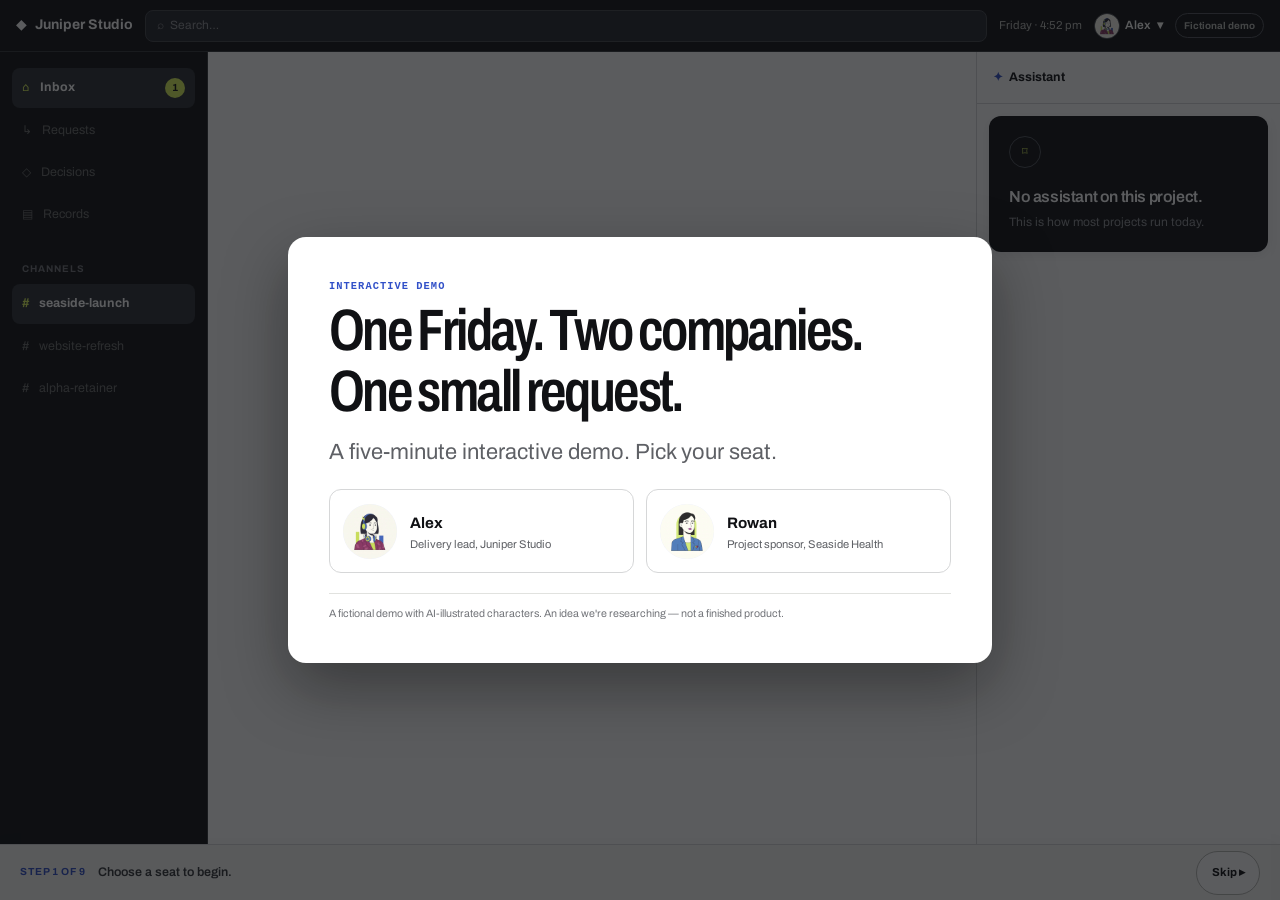
==== commit d8a2c3a1: "Demo v3: full product-shell interactive tour (Arcade-style) Co-Authored-By: Claude Fable 5 <noreply@" ====
--- a/demo.html
+++ b/demo.html
@@ -3,81 +3,87 @@
   <head>
     <meta charset="utf-8">
     <meta name="viewport" content="width=device-width, initial-scale=1">
-    <meta name="description" content="A five-minute playable story about a small client request and the choices around it.">
-    <title>One Friday — a playable story · The Right-Size Meetings Study</title>
+    <meta name="description" content="A short fictional interactive product demo.">
+    <title>One Friday — interactive demo</title>
     <link rel="stylesheet" href="assets/css/study.css">
-    <link rel="stylesheet" href="assets/css/story.css">
+    <link rel="stylesheet" href="assets/css/shell.css">
     <script src="assets/js/config.js" defer></script>
-    <script src="assets/js/scenes.js" defer></script>
-    <script src="assets/js/story.js" defer></script>
+    <script src="assets/js/scenes-shell.js" defer></script>
+    <script src="assets/js/shell.js" defer></script>
   </head>
   <body>
-    <a class="ph-skip-link" href="#story-stage">Skip to the story</a>
-    <main class="story-shell">
-      <header class="story-header">
-        <a href="index.html">← Back to the study</a>
-        <button class="story-skip" id="story-skip" type="button">Skip ›</button>
+    <div class="shell">
+      <header class="shell-topbar">
+        <div class="shell-workspace"><span aria-hidden="true">◆</span><b data-workspace>Juniper Studio</b></div>
+        <div class="shell-search" aria-hidden="true">⌕&nbsp; Search…</div>
+        <time class="shell-clock" data-clock>Friday · 4:52 pm</time>
+        <div class="shell-user">
+          <span class="shell-user-avatar"><img src="assets/img/cast/alex.jpg" alt="" onerror="this.hidden=true;this.nextElementSibling.hidden=false"><span hidden aria-hidden="true">A</span></span>
+          <span data-player>Alex</span><span aria-hidden="true">▾</span>
+        </div>
+        <span class="shell-fiction">Fictional demo</span>
       </header>
 
-      <section id="s0-cast" aria-labelledby="cast-title">
-        <h1 id="cast-title">One Friday. Two companies. One small request.</h1>
-        <p class="ph-lede">A five-minute playable story about how a tiny client request becomes a three-week mess — and how the same Friday could go instead. Choose who you'll be.</p>
+      <nav class="shell-side" aria-label="Project navigation">
+        <div class="shell-nav">
+          <button class="shell-nav-item is-active" type="button" data-nav="inbox"><span aria-hidden="true">⌂</span><span>Inbox</span><span class="shell-badge" data-inbox-badge>1</span></button>
+          <button class="shell-nav-item is-disabled" type="button" data-nav="requests" aria-disabled="true" disabled><span aria-hidden="true">↳</span><span>Requests</span></button>
+          <button class="shell-nav-item is-disabled" type="button" data-nav="decisions" aria-disabled="true" disabled><span aria-hidden="true">◇</span><span>Decisions</span></button>
+          <button class="shell-nav-item is-disabled" type="button" data-nav="records" aria-disabled="true" disabled><span aria-hidden="true">▤</span><span>Records</span></button>
+        </div>
+        <p class="shell-side-label">CHANNELS</p>
+        <div class="shell-nav shell-channels">
+          <button class="shell-nav-item is-active" id="seaside-launch" type="button" data-nav="channel"><span aria-hidden="true">#</span><span>seaside-launch</span></button>
+          <button class="shell-nav-item is-disabled" id="website-refresh" type="button" aria-disabled="true" disabled><span aria-hidden="true">#</span><span>website-refresh</span></button>
+          <button class="shell-nav-item is-disabled" id="alpha-retainer" type="button" aria-disabled="true" disabled><span aria-hidden="true">#</span><span>alpha-retainer</span></button>
+        </div>
+      </nav>
 
-        <div class="story-cast-grid" role="group" aria-labelledby="cast-title">
-          <button class="story-role-card" type="button" data-role="alex">
-            <span class="story-chip">
-              <img width="640" height="640" src="assets/img/cast/alex.jpg" alt="Alex, delivery lead at Juniper Studio" data-initial="A" onerror="this.hidden=true;this.nextElementSibling.hidden=false">
-              <span class="story-chip-mat" hidden aria-hidden="true">A</span>
-            </span>
-            <span><strong>Alex</strong><br>Delivery lead, Juniper Studio</span>
-            <span>You run delivery at Juniper Studio, a 24-person digital agency. It's 4:52 pm on a Friday.</span>
+      <main class="shell-main" id="shell-main" aria-live="polite" tabindex="-1"></main>
+
+      <aside class="shell-rail is-off" id="shell-rail" aria-label="Assistant panel">
+        <div class="shell-rail-head"><span aria-hidden="true">✦</span> Assistant</div>
+        <section class="rail-panel" id="rail-off">
+          <span class="rail-lock" aria-hidden="true">⌑</span>
+          <h2>No assistant on this project.</h2>
+          <p>This is how most projects run today.</p>
+        </section>
+        <div id="rail-on" hidden>
+          <div id="rail-agents"></div>
+          <section id="rail-limits" aria-labelledby="rail-limits-heading">
+            <h2 id="rail-limits-heading">YOUR LIMITS <span aria-hidden="true">🔒</span></h2>
+          </section>
+          <div id="rail-record"></div>
+          <div id="rail-meter"></div>
+        </div>
+      </aside>
+
+      <footer class="shell-tour" role="status">
+        <span class="shell-tour-step" data-tour-step>STEP 1 OF 9</span>
+        <span class="shell-tour-text" data-tour-text aria-live="assertive">Choose a seat to begin.</span>
+        <button id="tour-skip" type="button">Skip <span aria-hidden="true">▸</span></button>
+      </footer>
+    </div>
+
+    <button class="shell-assistant-pill" type="button" data-rail-toggle aria-expanded="false">✦ Assistant ▴</button>
+
+    <section class="shell-overlay" id="shell-overlay" role="dialog" aria-modal="true" aria-labelledby="role-title">
+      <div class="overlay-card">
+        <p class="overlay-kicker">INTERACTIVE DEMO</p>
+        <h1 id="role-title">One Friday. Two companies. One small request.</h1>
+        <p class="overlay-lede">A five-minute interactive demo. Pick your seat.</p>
+        <div class="role-grid" role="group" aria-label="Choose your seat">
+          <button class="role-btn" type="button" data-role="alex">
+            <span class="role-portrait"><img src="assets/img/cast/alex.jpg" alt="Alex" onerror="this.hidden=true;this.nextElementSibling.hidden=false"><span hidden aria-hidden="true">A</span></span>
+            <span><b>Alex</b><small>Delivery lead, Juniper Studio</small></span>
           </button>
-          <button class="story-role-card" type="button" data-role="rowan">
-            <span class="story-chip">
-              <img width="640" height="640" src="assets/img/cast/rowan.jpg" alt="Rowan, project sponsor at Seaside Health" data-initial="R" onerror="this.hidden=true;this.nextElementSibling.hidden=false">
-              <span class="story-chip-mat" hidden aria-hidden="true">R</span>
-            </span>
-            <span><strong>Rowan</strong><br>Project sponsor, Seaside Health</span>
-            <span>You sponsor the project at Seaside Health. Your board wants secure sign-in. You're about to ask for it.</span>
+          <button class="role-btn" type="button" data-role="rowan">
+            <span class="role-portrait"><img src="assets/img/cast/rowan.jpg" alt="Rowan" onerror="this.hidden=true;this.nextElementSibling.hidden=false"><span hidden aria-hidden="true">R</span></span>
+            <span><b>Rowan</b><small>Project sponsor, Seaside Health</small></span>
           </button>
         </div>
-
-        <section aria-labelledby="also-title">
-          <h2 id="also-title">Also in this story</h2>
-          <div class="story-cast-grid">
-            <div class="story-chip">
-              <img width="320" height="320" src="assets/img/cast/sam.jpg" alt="Sam, safety reviewer at Juniper Studio" data-initial="S" onerror="this.hidden=true;this.nextElementSibling.hidden=false">
-              <span class="story-chip-mat" hidden aria-hidden="true">S</span>
-              <span>Sam — Safety reviewer, Juniper Studio</span>
-            </div>
-            <div class="story-chip">
-              <img width="320" height="320" src="assets/img/cast/priya.jpg" alt="Priya, producer at Juniper Studio" data-initial="P" onerror="this.hidden=true;this.nextElementSibling.hidden=false">
-              <span class="story-chip-mat" hidden aria-hidden="true">P</span>
-              <span>Priya — Producer, Juniper Studio</span>
-            </div>
-            <div class="story-chip">
-              <img width="320" height="320" src="assets/img/cast/casey.jpg" alt="Casey, operations at Seaside Health" data-initial="C" onerror="this.hidden=true;this.nextElementSibling.hidden=false">
-              <span class="story-chip-mat" hidden aria-hidden="true">C</span>
-              <span>Casey — Operations, Seaside Health</span>
-            </div>
-          </div>
-        </section>
-
-        <section aria-labelledby="helpers-title">
-          <h2 id="helpers-title">The AI helpers (each with a hard limit)</h2>
-          <div class="story-cast-grid">
-            <div class="story-chip"><span class="story-chip-mat" aria-hidden="true">P</span><span><strong>Prep</strong><br>Gathers facts, sources shown<br><small>Can't decide anything</small></span></div>
-            <div class="story-chip"><span class="story-chip-mat" aria-hidden="true">F</span><span><strong>Fairness</strong><br>Checks the right people are included<br><small>Can't approve anything</small></span></div>
-            <div class="story-chip"><span class="story-chip-mat" aria-hidden="true">R</span><span><strong>Record</strong><br>Keeps one shared version<br><small>Can't edit the content</small></span></div>
-            <div class="story-chip"><span class="story-chip-mat" aria-hidden="true">P</span><span><strong>Promise</strong><br>Checks the outcome later<br><small>Read-only</small></span></div>
-          </div>
-        </section>
-
-        <p class="story-disclaimer">A fictional story with AI-illustrated characters. An idea we're researching — not a finished product. No measured results are claimed.</p>
-      </section>
-
-      <div class="story-stage" id="story-stage" hidden></div>
-    </main>
-    <noscript><p><a href="walkthrough.html">Prefer plain steps? See the 8-step walkthrough.</a></p></noscript>
+        <p class="overlay-disclaimer">A fictional demo with AI-illustrated characters. An idea we're researching — not a finished product.</p>
+      </div>
+    </section>
   </body>
 </html>
--- a/assets/css/study.css
+++ b/assets/css/study.css
@@ -318,9 +318,10 @@
   grid-template-columns: repeat(auto-fill, minmax(7.5rem, 1fr));
 }
 
-/* Sentence-length options stay one per row so they never read as a wall. */
+/* Sentence-length options get room to wrap, but still pair up on a desktop
+   measure rather than running one per row down the page. */
 .opt-grid[data-w="wide"] {
-  grid-template-columns: minmax(0, 1fr);
+  grid-template-columns: repeat(auto-fill, minmax(18rem, 1fr));
 }
 
 .ph-label {
--- a/assets/css/shell.css
+++ b/assets/css/shell.css
@@ -0,0 +1,12 @@
+/* Mobile: .is-open shows rail. */
+:root{--i:var(--ph-neutral-950);--w:var(--ph-neutral-000);--d:var(--ph-neutral-200);--m:var(--ph-neutral-600);--s:var(--ph-color-signal);--e:var(--ph-color-evidence);--h:var(--ph-color-human);--es:var(--ph-color-evidence-surface);--hs:var(--ph-color-human-surface);--r:var(--ph-radius-md);--b:.0625rem solid var(--d);--2:var(--ph-space-2);--3:var(--ph-space-3);--4:var(--ph-space-4);--5:var(--ph-space-5);--n3:var(--ph-neutral-300);--n4:var(--ph-neutral-400);--n5:var(--ph-neutral-500);--full:var(--ph-radius-full);--lg:var(--ph-radius-lg);--display:var(--ph-font-family-display);--mono:var(--ph-font-family-mono);--low:var(--ph-shadow-low);--fast:var(--ph-duration-fast);--moderate:var(--ph-duration-moderate);--ease:var(--ph-ease-enter)}[hidden]{display:none!important}html:has(.shell),body:has(.shell){height:100%;overflow:hidden;background:#f2f2ee}.shell{display:grid;grid-template:"topbar topbar topbar" 3.25rem "side main rail" minmax(0,1fr) "tour tour tour" 3.5rem/13rem minmax(0,1fr) 19rem;height:100dvh;overflow:hidden;background:#f2f2ee}
+.shell-topbar{grid-area:topbar;display:flex;align-items:center;gap:var(--3);min-width:0;padding:0 var(--4);border-bottom:.0625rem solid #34363a;background:var(--i);color:var(--w)}.shell-workspace{display:flex;align-items:center;gap:.5rem;font-size:var(--ph-font-size-xs)}.shell-search{display:flex;align-items:center;flex:1;min-width:9rem;height:2rem;padding:0 .7rem;border:.0625rem solid #42444a;border-radius:var(--ph-radius-sm);background:#25272d;color:var(--n4);font-size:.75rem}.shell-clock{margin-left:auto;color:var(--n3);font-size:.72rem;white-space:nowrap}.shell-user{display:flex;align-items:center;gap:.35rem;color:var(--ph-neutral-025);font-size:.75rem;font-weight:600;white-space:nowrap}.shell-user-avatar{display:grid;place-items:center;width:1.625rem;height:1.625rem;overflow:hidden;border:.0625rem solid #51535a;border-radius:50%;background:var(--es);color:var(--e);font-family:var(--display)}.shell-user-avatar img{width:100%;height:100%;object-fit:cover}.shell-fiction{padding:.2rem .5rem;border:.0625rem solid #51535a;border-radius:var(--full);color:var(--n3);font-size:.62rem;font-weight:700;white-space:nowrap}
+.shell-side{grid-area:side;min-height:0;overflow-y:auto;padding:var(--4) var(--3);border-right:.0625rem solid #34363a;background:var(--i);color:var(--n3)}.shell-nav{display:grid;gap:.15rem}.shell-nav-item{display:flex;align-items:center;gap:.625rem;min-width:0;min-height:2.5rem;padding:.5rem .625rem;border:0;border-radius:var(--ph-radius-sm);background:transparent;color:inherit;font-size:.78rem;text-align:left}.shell-nav-item.is-active{background:#2c2f35;color:var(--w);font-weight:700}.shell-nav-item.is-active>span:first-child{color:var(--s)}.shell-nav-item.is-disabled,.shell-nav-item:disabled{opacity:.55;cursor:default}.shell-badge{display:grid;place-items:center;min-width:1.25rem;height:1.25rem;margin-left:auto;border-radius:var(--full);background:var(--s);color:var(--i);font-size:.65rem;font-weight:700}.shell-side-label{margin:1.6rem .625rem .5rem;color:var(--n5);font-size:.61rem;font-weight:700;letter-spacing:.1em}
+.shell-main{grid-area:main;min-width:0;min-height:0;overflow-y:auto;overscroll-behavior:contain;padding:clamp(1rem,2vw,1.75rem);background:var(--w)}.shell-rail{grid-area:rail;min-width:0;min-height:0;overflow-y:auto;overscroll-behavior:contain;border-left:var(--b);background:var(--w)}.shell-rail-head{display:flex;align-items:center;gap:.4rem;min-height:3.25rem;padding:0 var(--4);border-bottom:var(--b);font-size:.78rem;font-weight:700}.shell-rail-head span{color:var(--e)}.rail-panel{margin:var(--3);padding:var(--5);border-radius:var(--r);background:var(--i);color:var(--w);box-shadow:var(--low)}.rail-panel .rail-lock{display:grid;place-items:center;width:2rem;height:2rem;margin-bottom:var(--5);border:.0625rem solid #4e5159;border-radius:50%;color:var(--s)}.rail-panel h2{margin-bottom:var(--2);color:var(--w);font-family:var(--ph-font-family-sans);font-size:1rem}.rail-panel p{margin:0;color:var(--n4);font-size:.76rem;line-height:1.45}.shell-rail.is-off #rail-on{display:none}.shell-rail:not(.is-off) #rail-off{display:none}
+.shell-tour{grid-area:tour;display:flex;align-items:center;gap:var(--3);min-width:0;padding:0 var(--5);border-top:var(--b);background:var(--ph-neutral-025);box-shadow:0 -.125rem .8rem rgba(16,17,20,.04)}.shell-tour-step{color:var(--e);font-size:.64rem;font-weight:700;letter-spacing:.06em;white-space:nowrap}.shell-tour-text{flex:1;min-width:0;color:var(--ph-neutral-700);font-size:.78rem;font-weight:600;overflow:hidden;text-overflow:ellipsis;white-space:nowrap}.shell-tour button,.pane-reply-row button,.pane-options button,.pane-approval button,.pane-preview button{min-height:2.75rem;border:.0625rem solid var(--n3);border-radius:var(--full);background:var(--w);color:var(--i);font-weight:700;cursor:pointer}.shell-tour button{padding:.5rem .9rem;font-size:.72rem}
+.shell-overlay{position:fixed;z-index:20;display:grid;place-items:center;inset:0;padding:var(--4);background:rgba(14,15,18,.68)}.overlay-card{width:min(100%,44rem);padding:clamp(1.25rem,4vw,2.5rem);border:.0625rem solid rgba(255,255,255,.2);border-radius:var(--lg);background:var(--w);box-shadow:0 1.5rem 4rem rgba(0,0,0,.38)}.overlay-kicker{margin-bottom:.45rem;color:var(--e);font-family:var(--mono);font-size:.65rem;font-weight:700;letter-spacing:.1em}.overlay-card h1{max-width:34rem;margin-bottom:var(--3);font-size:clamp(2rem,5vw,3.65rem)}.overlay-lede{margin-bottom:var(--5);color:var(--m);font-size:var(--ph-font-size-md)}.role-grid{display:grid;grid-template-columns:repeat(2,minmax(0,1fr));gap:var(--3)}.role-btn{display:grid;grid-template-columns:3.4rem minmax(0,1fr);align-items:center;gap:.8rem;min-height:5.25rem;padding:.8rem;border:var(--b);border-radius:var(--r);background:var(--w);color:var(--i);text-align:left;cursor:pointer}.role-portrait,.role-portrait img{width:3.4rem;height:3.4rem;border-radius:50%}.role-portrait{display:grid;place-items:center;overflow:hidden;background:var(--es);color:var(--e);font-family:var(--display);font-size:1.4rem}.role-portrait img{object-fit:cover}.role-btn b,.role-btn small{display:block}.role-btn b{margin-bottom:.12rem;font-size:.95rem}.role-btn small{color:var(--m);font-size:.7rem;line-height:1.3}.overlay-disclaimer{margin:var(--5) 0 0;padding-top:var(--3);border-top:.0625rem solid var(--ph-neutral-150);color:var(--n5);font-size:.67rem;line-height:1.5}
+:is(.pane-thread,.pane-artifact,.pane-invite,.pane-quotes,.pane-ticker,.pane-receipt,.pane-options,.pane-approval,.pane-preview,.pane-outcome,.pane-reply-row){width:min(100%,62rem);margin:0 0 var(--5);text-align:left}.pane-thread{display:grid;gap:.1rem;padding:.55rem .35rem;border:var(--b);border-radius:var(--r);background:var(--w);box-shadow:var(--low)}.pane-msg{display:grid;grid-template-columns:2.25rem minmax(0,1fr);align-items:start;gap:.7rem;padding:.5rem .7rem;border-radius:.5rem;color:var(--i)}.pane-msg-avatar,.pane-msg-avatar img,.pane-msg-fallback{width:2.25rem;height:2.25rem;border-radius:.5rem}.pane-msg-avatar img{border:var(--b);object-fit:cover}.pane-msg-fallback{display:grid;place-items:center;background:var(--es);color:var(--e);font-family:var(--display);font-weight:700}.pane-msg-head{display:flex;align-items:baseline;flex-wrap:wrap;gap:.45rem}.pane-msg-head b{font-size:.86rem}.pane-msg-head time{color:var(--n5);font-size:.68rem}.pane-msg-body p,.pane-msg p{margin:.15rem 0 0;color:var(--i);font-size:.95rem;line-height:1.45}.pane-msg.is-player{box-shadow:inset .1875rem 0 0 var(--h);background:var(--hs)}.pane-msg.is-player .pane-msg-head b{color:var(--h)}
+:is(.pane-artifact,.pane-invite,.pane-receipt,.pane-approval,.pane-preview,.pane-outcome){padding:var(--5);border:var(--b);border-radius:var(--r);background:var(--w);box-shadow:var(--low)}:is(.pane-artifact,.pane-invite,.pane-receipt,.pane-approval,.pane-preview,.pane-outcome) h2{margin-bottom:.5rem;font-family:var(--ph-font-family-sans);font-size:1.05rem}.pane-invite{display:grid;gap:.5rem}.pane-invite :is(.invite-label,.invite-actions span){border-radius:var(--full);font-size:.7rem;font-weight:700}.pane-invite .invite-label{justify-self:start;padding:.18rem .5rem;border:.0625rem solid var(--e);color:var(--e);letter-spacing:.07em}.pane-invite p{margin:0;color:var(--m);font-size:.82rem}.pane-invite .guest-stack{display:flex}.pane-invite .guest-stack img{width:2rem;height:2rem;margin-left:-.45rem;border:.125rem solid var(--w);border-radius:50%;object-fit:cover}.pane-invite .guest-stack img:first-child{margin-left:0}.pane-invite .invite-actions{display:flex;flex-wrap:wrap;gap:.45rem}.pane-invite .invite-actions span{min-height:2.25rem;padding:.45rem .85rem;border:.0625rem solid var(--n3);color:var(--m)}.pane-invite .invite-actions span:first-child{border-color:var(--s);background:var(--s);color:var(--i)}.pane-quotes{display:grid;grid-template-columns:repeat(2,minmax(0,1fr));gap:var(--3)}.pane-quotes blockquote{min-height:9rem;margin:0;padding:var(--5) var(--4);border-left:.3125rem solid var(--e);border-radius:var(--r);background:var(--w);box-shadow:var(--low);font-family:var(--display);font-size:var(--ph-font-size-md);line-height:1.22}.pane-quotes blockquote:nth-child(even){border-color:var(--h)}.pane-ticker{color:var(--s);font-family:var(--display);font-size:clamp(3rem,9vw,5.5rem);font-variant-numeric:tabular-nums;letter-spacing:-.055em;line-height:.9}.pane-receipt.is-pain{border-color:var(--ph-red-300)}.pane-receipt.is-pain dt{color:var(--ph-red-700)}.pane-receipt dl{margin:0}.pane-receipt dl>div{display:grid;grid-template-columns:minmax(7rem,.8fr) minmax(0,1.4fr);gap:var(--3);padding:.65rem 0;border-top:var(--b)}.pane-options{display:grid;grid-template-columns:repeat(3,minmax(0,1fr));gap:var(--3)}.pane-options button{min-height:10rem;padding:var(--4);border-radius:var(--r);text-align:left;font-size:.82rem;line-height:1.45}.pane-options button b{display:block;margin-bottom:.5rem;color:var(--e);font-family:var(--mono);font-size:.68rem}.pane-options button[aria-pressed=true]{border-color:var(--s);box-shadow:inset 0 0 0 .125rem var(--s)}.pane-approval .action-row{display:grid;grid-template-columns:repeat(5,minmax(0,1fr));gap:.4rem;margin-top:var(--4)}.pane-approval .action-row button{padding:.4rem;font-size:.67rem;line-height:1.15}.pane-approval .action-row button:first-child{border-color:var(--s);background:var(--s)}.pane-preview{padding:0;overflow:hidden}.pane-preview>*{display:grid;grid-template-columns:minmax(0,1fr) auto;align-items:center;gap:var(--3);min-height:3.25rem;padding:var(--3) var(--4);border-top:var(--b);font-size:.78rem}.pane-preview :is([data-state],.preview-state){padding:.2rem .42rem;border:.0625rem solid currentColor;border-radius:var(--full);color:var(--e);font-family:var(--mono);font-size:.62rem;white-space:nowrap}.pane-preview :is(.is-sent,[data-state=sent]){color:var(--ph-color-success)}.pane-outcome .outcome-line{display:grid;grid-template-columns:1.25rem minmax(0,1fr);gap:.7rem;padding:.65rem 0;border-top:var(--b)}.pane-outcome .outcome-line>span{display:grid;place-items:center;width:1.25rem;height:1.25rem;border-radius:50%;background:var(--es);color:var(--e);font-size:.7rem}.pane-reply-row{display:flex;flex-wrap:wrap;gap:.5rem}.pane-reply-row button{padding:.55rem .9rem;font-size:.78rem;text-align:left}
+#rail-on{display:grid;gap:var(--3);padding:var(--3)}#rail-limits h2{margin:0 0 var(--3);font-family:var(--mono);font-size:.63rem;letter-spacing:.08em}.rail-agent{display:grid;grid-template-columns:2rem minmax(0,1fr) auto;align-items:center;gap:.65rem;padding:.75rem;border:var(--b);border-radius:var(--r)}.rail-agent .rail-agent-icon{display:grid;place-items:center;width:2rem;height:2rem;border-radius:50%;background:var(--es);color:var(--e);font-weight:700}.rail-agent b,.rail-agent small,.rail-record b,.rail-record small{display:block}.rail-agent b,.rail-record b{font-size:.76rem}.rail-agent small,.rail-record small{color:var(--m);font-size:.65rem}.rail-agent.is-done:after{content:"✓";color:var(--ph-color-success);font-weight:700}.rail-limit-group{padding:.75rem;border:var(--b);border-radius:var(--r);background:var(--ph-neutral-025)}.rail-limit-group legend,.rail-limit-group b{font-size:.72rem}.rail-limit-group label{display:flex;align-items:center;min-height:2.75rem;gap:.4rem;font-size:.7rem}.rail-limit-group input{accent-color:var(--e)}.rail-lock{display:inline-flex;gap:.4rem;color:var(--m);font-size:.68rem}.rail-record,.rail-meter{border:var(--b);border-radius:var(--r);background:var(--w)}.rail-record{padding:.85rem}.rail-meter{overflow:hidden}.rail-meter>*{display:grid;grid-template-columns:minmax(0,1fr) auto;gap:.5rem;padding:.75rem;border-top:var(--b);font-size:.68rem}.rail-meter strong{color:var(--ph-color-success);font-family:var(--display);font-size:1rem}
+.tour-target{outline:.1875rem solid var(--s);outline-offset:.1875rem}@media (prefers-reduced-motion:no-preference){.tour-target{animation:shell-target 1.25s ease-in-out infinite}:is(.pane-thread,.pane-artifact,.pane-invite,.pane-quotes,.pane-ticker,.pane-receipt,.pane-options,.pane-approval,.pane-preview,.pane-outcome,.pane-reply-row,.rail-agent){animation:shell-in var(--moderate) var(--ease) both}@keyframes shell-in{from{opacity:0;transform:translateY(.45rem)}to{opacity:1;transform:translateY(0)}}@keyframes shell-target{50%{outline-color:#a8c136;box-shadow:0 0 0 .35rem rgba(216,241,91,.18)}}}.shell-assistant-pill{display:none}
+@media (max-width:640px){.shell{grid-template:"topbar" 3.25rem "side" 2.9rem "main" minmax(0,1fr) "tour" 3.5rem/1fr}.shell-search,.shell-clock,.shell-fiction,.shell-side-label{display:none}.shell-workspace{min-width:0;flex:1;font-size:.72rem}.shell-user{font-size:0}.shell-user span:nth-last-child(2){font-size:.72rem}.shell-side{display:flex;align-items:center;overflow:hidden;padding:.2rem var(--2);border-right:0;border-bottom:.0625rem solid #34363a}.shell-nav{display:flex;width:100%;gap:.25rem}.shell-nav-item{display:grid;place-items:center;min-width:2.75rem;min-height:2.75rem;padding:.25rem}.shell-nav-item>span:nth-child(2){display:none}.shell-nav-item>span:first-child{width:auto;font-size:1rem}.shell-nav-item[data-nav=channel]{margin-left:auto}.shell-channels .shell-nav-item:not([data-nav=channel]){display:none}.shell-badge{position:absolute;min-width:1rem;height:1rem;margin:-1.15rem 0 0 1.1rem;font-size:.55rem}.shell-main{padding:var(--3);padding-bottom:5rem}.shell-rail{position:fixed;z-index:12;right:0;bottom:calc(3.75rem + env(safe-area-inset-bottom));left:0;max-height:65dvh;border:var(--b);border-bottom:0;border-radius:var(--lg) var(--lg) 0 0;box-shadow:0 -.75rem 2rem rgba(16,17,20,.18);transform:translateY(calc(100% + 1rem));transition:transform var(--moderate) var(--ease)}.shell-assistant-pill{position:fixed;z-index:13;right:var(--3);bottom:calc(3.75rem + env(safe-area-inset-bottom));min-height:2.75rem}.shell-assistant-pill{display:flex;align-items:center;padding:0 .85rem;border:.0625rem solid var(--n3);border-radius:var(--full);background:var(--i);box-shadow:var(--ph-shadow-mid);color:var(--w);font-size:.72rem;font-weight:700}.shell-rail.is-open{transform:translateY(0)}.shell-tour{position:fixed;z-index:11;right:0;bottom:0;left:0;min-height:3.5rem;padding:var(--2) var(--3) calc(var(--2) + env(safe-area-inset-bottom));gap:.5rem}.shell-tour-step{font-size:.57rem}.shell-tour-text{font-size:.68rem}.shell-tour button{min-height:2.5rem;padding:.4rem .7rem}.role-grid,.pane-quotes,.pane-options{grid-template-columns:1fr}.overlay-card{max-height:calc(100dvh - 2rem);overflow:auto}.overlay-card h1{font-size:clamp(1.9rem,10vw,2.75rem)}.pane-artifact,.pane-invite,.pane-receipt,.pane-approval,.pane-outcome{padding:var(--4)}.pane-approval .action-row{grid-template-columns:repeat(2,minmax(0,1fr))}.pane-approval .action-row button:first-child{grid-column:1/-1}.pane-receipt dl>div{grid-template-columns:1fr}.pane-msg{grid-template-columns:2rem minmax(0,1fr);gap:.55rem;padding:.45rem}.pane-msg-avatar,.pane-msg-avatar img,.pane-msg-fallback{width:2rem;height:2rem}}@media (prefers-reduced-motion:reduce){.shell-rail{transition:none}}
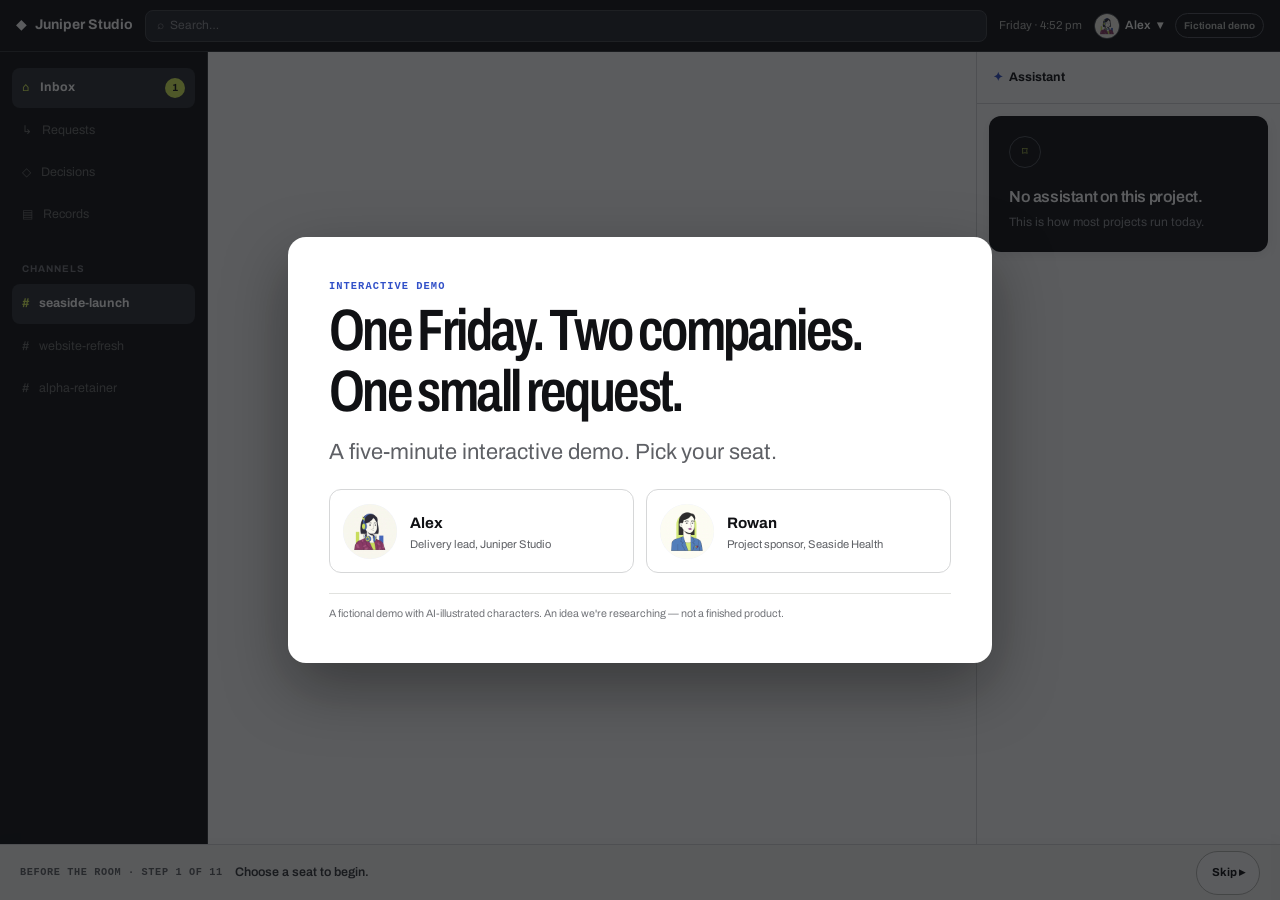
==== commit 8ef1b9da: "Pre-publish review: fix privacy claim + value-slider floor, social cards, favicon, survey design fix" ====
--- a/demo.html
+++ b/demo.html
@@ -5,6 +5,18 @@
     <meta name="viewport" content="width=device-width, initial-scale=1">
     <meta name="description" content="A short fictional interactive product demo.">
     <title>One Friday — interactive demo</title>
+    <link rel="icon" type="image/svg+xml" href="assets/img/favicon.svg">
+    <meta property="og:type" content="website">
+    <meta property="og:url" content="https://gtamilselvan07.github.io/rightsize-study/demo.html">
+    <meta property="og:title" content="One Friday — a short interactive demo">
+    <meta property="og:description" content="Play one Friday afternoon at a small studio and decide how a risky client promise gets handled. Fictional, ~5 minutes.">
+    <meta property="og:image" content="https://gtamilselvan07.github.io/rightsize-study/assets/img/og/og-demo.jpg">
+    <meta property="og:image:width" content="1200">
+    <meta property="og:image:height" content="630">
+    <meta name="twitter:card" content="summary_large_image">
+    <meta name="twitter:title" content="One Friday — a short interactive demo">
+    <meta name="twitter:description" content="Play one Friday afternoon at a small studio and decide how a risky client promise gets handled. Fictional, ~5 minutes.">
+    <meta name="twitter:image" content="https://gtamilselvan07.github.io/rightsize-study/assets/img/og/og-demo.jpg">
     <link rel="stylesheet" href="assets/css/study.css">
     <link rel="stylesheet" href="assets/css/shell.css">
     <script src="assets/js/config.js" defer></script>
--- a/assets/css/shell.css
+++ b/assets/css/shell.css
@@ -10,3 +10,106 @@
 #rail-on{display:grid;gap:var(--3);padding:var(--3)}#rail-limits h2{margin:0 0 var(--3);font-family:var(--mono);font-size:.63rem;letter-spacing:.08em}.rail-agent{display:grid;grid-template-columns:2rem minmax(0,1fr) auto;align-items:center;gap:.65rem;padding:.75rem;border:var(--b);border-radius:var(--r)}.rail-agent .rail-agent-icon{display:grid;place-items:center;width:2rem;height:2rem;border-radius:50%;background:var(--es);color:var(--e);font-weight:700}.rail-agent b,.rail-agent small,.rail-record b,.rail-record small{display:block}.rail-agent b,.rail-record b{font-size:.76rem}.rail-agent small,.rail-record small{color:var(--m);font-size:.65rem}.rail-agent.is-done:after{content:"✓";color:var(--ph-color-success);font-weight:700}.rail-limit-group{padding:.75rem;border:var(--b);border-radius:var(--r);background:var(--ph-neutral-025)}.rail-limit-group legend,.rail-limit-group b{font-size:.72rem}.rail-limit-group label{display:flex;align-items:center;min-height:2.75rem;gap:.4rem;font-size:.7rem}.rail-limit-group input{accent-color:var(--e)}.rail-lock{display:inline-flex;gap:.4rem;color:var(--m);font-size:.68rem}.rail-record,.rail-meter{border:var(--b);border-radius:var(--r);background:var(--w)}.rail-record{padding:.85rem}.rail-meter{overflow:hidden}.rail-meter>*{display:grid;grid-template-columns:minmax(0,1fr) auto;gap:.5rem;padding:.75rem;border-top:var(--b);font-size:.68rem}.rail-meter strong{color:var(--ph-color-success);font-family:var(--display);font-size:1rem}
 .tour-target{outline:.1875rem solid var(--s);outline-offset:.1875rem}@media (prefers-reduced-motion:no-preference){.tour-target{animation:shell-target 1.25s ease-in-out infinite}:is(.pane-thread,.pane-artifact,.pane-invite,.pane-quotes,.pane-ticker,.pane-receipt,.pane-options,.pane-approval,.pane-preview,.pane-outcome,.pane-reply-row,.rail-agent){animation:shell-in var(--moderate) var(--ease) both}@keyframes shell-in{from{opacity:0;transform:translateY(.45rem)}to{opacity:1;transform:translateY(0)}}@keyframes shell-target{50%{outline-color:#a8c136;box-shadow:0 0 0 .35rem rgba(216,241,91,.18)}}}.shell-assistant-pill{display:none}
 @media (max-width:640px){.shell{grid-template:"topbar" 3.25rem "side" 2.9rem "main" minmax(0,1fr) "tour" 3.5rem/1fr}.shell-search,.shell-clock,.shell-fiction,.shell-side-label{display:none}.shell-workspace{min-width:0;flex:1;font-size:.72rem}.shell-user{font-size:0}.shell-user span:nth-last-child(2){font-size:.72rem}.shell-side{display:flex;align-items:center;overflow:hidden;padding:.2rem var(--2);border-right:0;border-bottom:.0625rem solid #34363a}.shell-nav{display:flex;width:100%;gap:.25rem}.shell-nav-item{display:grid;place-items:center;min-width:2.75rem;min-height:2.75rem;padding:.25rem}.shell-nav-item>span:nth-child(2){display:none}.shell-nav-item>span:first-child{width:auto;font-size:1rem}.shell-nav-item[data-nav=channel]{margin-left:auto}.shell-channels .shell-nav-item:not([data-nav=channel]){display:none}.shell-badge{position:absolute;min-width:1rem;height:1rem;margin:-1.15rem 0 0 1.1rem;font-size:.55rem}.shell-main{padding:var(--3);padding-bottom:5rem}.shell-rail{position:fixed;z-index:12;right:0;bottom:calc(3.75rem + env(safe-area-inset-bottom));left:0;max-height:65dvh;border:var(--b);border-bottom:0;border-radius:var(--lg) var(--lg) 0 0;box-shadow:0 -.75rem 2rem rgba(16,17,20,.18);transform:translateY(calc(100% + 1rem));transition:transform var(--moderate) var(--ease)}.shell-assistant-pill{position:fixed;z-index:13;right:var(--3);bottom:calc(3.75rem + env(safe-area-inset-bottom));min-height:2.75rem}.shell-assistant-pill{display:flex;align-items:center;padding:0 .85rem;border:.0625rem solid var(--n3);border-radius:var(--full);background:var(--i);box-shadow:var(--ph-shadow-mid);color:var(--w);font-size:.72rem;font-weight:700}.shell-rail.is-open{transform:translateY(0)}.shell-tour{position:fixed;z-index:11;right:0;bottom:0;left:0;min-height:3.5rem;padding:var(--2) var(--3) calc(var(--2) + env(safe-area-inset-bottom));gap:.5rem}.shell-tour-step{font-size:.57rem}.shell-tour-text{font-size:.68rem}.shell-tour button{min-height:2.5rem;padding:.4rem .7rem}.role-grid,.pane-quotes,.pane-options{grid-template-columns:1fr}.overlay-card{max-height:calc(100dvh - 2rem);overflow:auto}.overlay-card h1{font-size:clamp(1.9rem,10vw,2.75rem)}.pane-artifact,.pane-invite,.pane-receipt,.pane-approval,.pane-outcome{padding:var(--4)}.pane-approval .action-row{grid-template-columns:repeat(2,minmax(0,1fr))}.pane-approval .action-row button:first-child{grid-column:1/-1}.pane-receipt dl>div{grid-template-columns:1fr}.pane-msg{grid-template-columns:2rem minmax(0,1fr);gap:.55rem;padding:.45rem}.pane-msg-avatar,.pane-msg-avatar img,.pane-msg-fallback{width:2rem;height:2rem}}@media (prefers-reduced-motion:reduce){.shell-rail{transition:none}}
+
+/* Demo v4: generic in-call decision room. */
+.shell-tour-step{color:var(--m);font-family:var(--mono)}
+.pane-call-bridge{display:grid;grid-template-columns:minmax(0,1fr) auto;align-items:center;gap:var(--4);border-color:var(--s);background:linear-gradient(120deg,var(--w),#f8fadf)}
+.pane-call-bridge p{margin:0;font-family:var(--display);font-size:clamp(1.15rem,2vw,1.6rem);line-height:1.15}
+.pane-call-bridge button{min-height:2.75rem;padding:.55rem 1rem;border:.0625rem solid var(--s);border-radius:var(--full);background:var(--s);color:var(--i);font-weight:800;cursor:pointer;white-space:nowrap}
+.pane-note.is-card{padding:var(--4);border-left:.25rem solid var(--h);background:var(--hs);font-weight:700}
+.call-stage{display:grid;grid-template-rows:auto minmax(11rem,1fr) auto auto auto;gap:clamp(.65rem,1.5vw,1rem);width:100%;min-height:100%;padding:clamp(.8rem,2vw,1.25rem);overflow:hidden;border:.0625rem solid #292c32;border-radius:var(--lg);background:#0e0f12;color:#f7f5ef;box-shadow:0 1rem 2.5rem rgba(14,15,18,.18)}
+.call-head{display:flex;align-items:center;min-height:1.5rem;color:#d7d8dc;font-family:var(--mono);font-size:.72rem;font-weight:700;letter-spacing:.035em}
+.call-live-dot{color:#f05b61;font-size:.72rem}
+.call-timer{color:#f7f5ef;font-variant-numeric:tabular-nums}
+.call-tiles{display:grid;grid-template-columns:repeat(3,minmax(0,1fr));gap:clamp(.45rem,1.2vw,.8rem);min-width:0}
+.call-tile{position:relative;min-width:0;min-height:11rem;overflow:hidden;border:.0625rem solid #343840;border-radius:var(--r);background:linear-gradient(145deg,#262930,#17191e);transform:scale(1);transition:transform var(--fast) ease,outline-color var(--fast) ease}
+.call-portrait,.call-portrait img,.call-portrait-fallback{width:100%;height:100%}
+.call-portrait{display:grid;place-items:center;position:absolute;inset:0;background:#24272e}
+.call-portrait img{display:block;object-fit:cover;object-position:center 28%;filter:saturate(.82) brightness(.78)}
+.call-portrait-fallback{display:grid;place-items:center;background:linear-gradient(145deg,#353943,#1f2228);color:#d8f15b;font-family:var(--display);font-size:clamp(2rem,6vw,4.5rem)}
+.call-name,.call-mic{position:absolute;z-index:1;border:.0625rem solid rgba(255,255,255,.12);background:rgba(14,15,18,.78);color:#fff;backdrop-filter:blur(.25rem)}
+.call-name{right:.5rem;bottom:.5rem;left:.5rem;padding:.35rem .5rem;border-radius:.45rem;font-size:.72rem;font-weight:750}
+.call-mic{top:.5rem;right:.5rem;display:grid;place-items:center;width:1.8rem;height:1.8rem;border-radius:50%;font-size:.72rem}
+.call-tile.is-speaking{z-index:1;outline:.2rem solid #d8f15b;outline-offset:.12rem;transform:scale(1.012);box-shadow:0 0 0 .35rem rgba(216,241,91,.12)}
+.call-captions{display:grid;grid-template-columns:auto minmax(0,1fr);align-items:start;gap:.65rem;min-height:3.15rem;padding:.7rem .8rem;border:.0625rem solid #3a3e46;border-radius:.55rem;background:#191b20;color:#f7f5ef}
+.call-cc{padding:.16rem .34rem;border:.0625rem solid #777c86;border-radius:.25rem;color:#d8f15b;font-family:var(--mono);font-size:.6rem;font-weight:800;letter-spacing:.06em}
+.call-caption-line{font-size:.85rem;line-height:1.45}
+.call-move{display:grid;gap:.5rem;padding:.8rem;border:.0625rem solid #ebe8dd;border-radius:.7rem;background:#f7f5ef;color:#16171a}
+.call-move h2{margin:0 0 .15rem;color:#686c73;font-family:var(--mono);font-size:.62rem;letter-spacing:.12em}
+.call-move button{width:100%;min-height:2.75rem;padding:.55rem .8rem;border:.0625rem solid #c8c7c1;border-radius:var(--full);background:#fff;color:#16171a;font-size:.76rem;font-weight:750;text-align:left;cursor:pointer}
+.call-move button:hover:not(:disabled),.call-move button:focus-visible{border-color:#667619;box-shadow:inset 0 0 0 .0625rem #d8f15b}
+.call-move button.is-blocked{border-color:#8b5788;background:#f2e6f1;color:#674164;text-decoration:line-through;cursor:not-allowed}
+.call-blocked-lock{float:right;margin-left:.45rem;font-size:.72rem;text-decoration:none}
+.call-controls{display:flex;align-items:center;justify-content:center;flex-wrap:wrap;gap:.25rem .6rem;min-height:2rem;color:#aaaeb7;font-size:.68rem;pointer-events:none;user-select:none}
+.call-ended{margin:0;padding:.65rem .75rem;border:.0625rem solid #4a4e57;border-radius:.5rem;background:#17191d;color:#d8f15b;font-family:var(--mono);font-size:.68rem;text-align:center}
+#rail-agents>.copilot-card+.copilot-card{margin-top:.65rem}
+.copilot-card{padding:.8rem;border:.0625rem solid var(--d);border-radius:var(--r);background:#fff;color:var(--i);box-shadow:var(--low)}
+.copilot-card-title{display:block;margin-bottom:.35rem;color:var(--m);font-family:var(--mono);font-size:.61rem;letter-spacing:.055em}
+.copilot-card-body{margin:0;color:var(--i);font-size:.73rem;line-height:1.45}
+.copilot-card.is-pinned{position:sticky;z-index:2;top:0;border-color:#9eaf35;background:#f8fadf}
+.copilot-card.is-pinned .copilot-card-title{color:#667619}
+.copilot-card.is-fact{border-left:.25rem solid var(--e)}
+.copilot-card.is-fair{border-left:.25rem solid #b1822c;background:#fffaf0}
+.copilot-card.is-fair.is-resolved{border-color:var(--ph-color-success);background:#f1f8f1}
+.copilot-card.is-draft{border-left:.25rem solid #6570ad;background:#f4f5fb}
+.copilot-card.is-private{border:.125rem solid #6e3d69;background:#f0e2ef;box-shadow:inset 0 0 0 .125rem rgba(110,61,105,.08)}
+.copilot-card.is-private .copilot-card-title{color:#6e3d69}
+.copilot-card.is-time{padding:.62rem .72rem;background:#f4f4f1}
+.copilot-source{display:inline-flex;margin-top:.5rem;padding:.18rem .42rem;border:.0625rem solid currentColor;border-radius:var(--full);color:var(--e);font-family:var(--mono);font-size:.58rem;font-weight:750}
+@media (prefers-reduced-motion:no-preference){
+  .call-tile.is-speaking{animation:call-speaking 1s ease-in-out infinite}
+  .copilot-card,.call-move,.call-ended{animation:call-card-in var(--moderate) var(--ease) both}
+  @keyframes call-speaking{50%{outline-color:#efffa4;box-shadow:0 0 0 .55rem rgba(216,241,91,.2)}}
+  @keyframes call-card-in{from{opacity:0;transform:translateY(.4rem)}to{opacity:1;transform:translateY(0)}}
+}
+@media (max-width:640px){
+  .shell-tour-step{max-width:7.8rem;white-space:normal;line-height:1.15}
+  .shell-main:has(.call-stage){padding:.55rem;padding-bottom:4.7rem}
+  .pane-call-bridge{grid-template-columns:1fr}
+  .pane-call-bridge button{width:100%}
+  .call-stage{grid-template-rows:auto minmax(7.5rem,1fr) auto auto auto;gap:.55rem;min-height:100%;padding:.65rem;border-radius:.65rem}
+  .call-tiles{grid-template-columns:repeat(3,minmax(5.1rem,1fr));gap:.4rem;overflow-x:auto;overscroll-behavior-inline:contain}
+  .call-tile{min-height:7.5rem}
+  .call-name{right:.3rem;bottom:.3rem;left:.3rem;padding:.25rem .3rem;font-size:.58rem}
+  .call-mic{top:.3rem;right:.3rem;width:1.45rem;height:1.45rem;font-size:.58rem}
+  .call-captions{width:100%;min-height:3.4rem;padding:.55rem;font-size:.76rem}
+  .call-move{width:100%;padding:.6rem}
+  .call-move button{width:100%;min-height:2.75rem}
+  .call-controls{justify-content:flex-start;white-space:normal}
+  .copilot-card{padding:.72rem}
+}
+@media (prefers-reduced-motion:reduce){
+  .call-tile,.call-tile.is-speaking{animation:none;transform:none;transition:none}
+  .copilot-card,.call-move,.call-caption-line,.call-ended{animation:none;transition:none}
+}
+
+/* ===== Limits card in the work pane + docked rail summary ===== */
+.pane-limits { max-width: 40rem; display: grid; gap: 0.9rem; }
+.pane-limits-head { display: flex; align-items: center; gap: 0.55rem; }
+.pane-limits-head h3 { margin: 0; font-size: 1.15rem; }
+.pane-limits-lock { font-size: 1.15rem; }
+.pane-limits-prompt { margin: 0; color: var(--ph-neutral-600); }
+.pane-limits-group { border: 0; padding: 0; margin: 0; min-width: 0; }
+.pane-limits-group legend { font-weight: 700; font-size: 0.82rem; margin-bottom: 0.4rem; padding: 0; }
+.pane-limits-row { display: flex; flex-wrap: wrap; gap: 0.45rem; }
+.pane-limits-pill { display: inline-flex; align-items: center; gap: 0.45rem; min-height: 2.75rem; padding: 0.5rem 0.9rem; border: 1px solid var(--ph-neutral-300); border-radius: var(--ph-radius-full); cursor: pointer; font-size: 0.86rem; background: #fff; }
+.pane-limits-pill:hover { border-color: var(--ph-color-evidence); }
+.pane-limits-pill:has(input:checked) { border-color: var(--ph-color-signal); box-shadow: inset 0 0 0 1.5px var(--ph-color-signal); background: #fbfde9; }
+.pane-limits-pill input { accent-color: var(--ph-color-signal); margin: 0; }
+.pane-limits-confirm { justify-self: end; border: 0; border-radius: var(--ph-radius-full); background: var(--ph-color-signal); color: var(--ph-neutral-950); font: 700 0.9rem var(--ph-font-family-sans); padding: 0.7rem 1.3rem; min-height: 2.75rem; cursor: pointer; }
+.pane-limits-confirm:disabled { opacity: 0.45; cursor: default; }
+.rail-limits-chips { display: grid; gap: 0.45rem; }
+.rail-chip { margin: 0; padding: 0.5rem 0.7rem; border: 1px solid var(--ph-neutral-200); border-radius: 0.6rem; background: #fff; display: grid; gap: 0.1rem; }
+.rail-chip small { color: var(--ph-neutral-500); font-size: 0.64rem; text-transform: uppercase; letter-spacing: 0.05em; }
+.rail-chip b { font-size: 0.82rem; }
+@media (prefers-reduced-motion: no-preference) {
+  .pane-limits.is-docking { animation: limits-dock 0.4s cubic-bezier(0.2, 0.7, 0.2, 1) forwards; }
+  @keyframes limits-dock { to { opacity: 0; transform: translateX(3rem) scale(0.92); } }
+  .rail-chip.is-flash { animation: chip-flash 1.1s cubic-bezier(0.2, 0.7, 0.2, 1) 2; }
+  @keyframes chip-flash { 0%, 100% { border-color: var(--ph-neutral-200); box-shadow: none; } 40% { border-color: var(--ph-color-human); box-shadow: 0 0 0 3px color-mix(in srgb, var(--ph-color-human) 30%, transparent); } }
+}
+.rail-chip.is-flash { border-color: var(--ph-color-human); }
+@media (width <= 40rem) {
+  .pane-limits { max-width: none; }
+  .pane-limits-confirm { justify-self: stretch; width: 100%; }
+}
